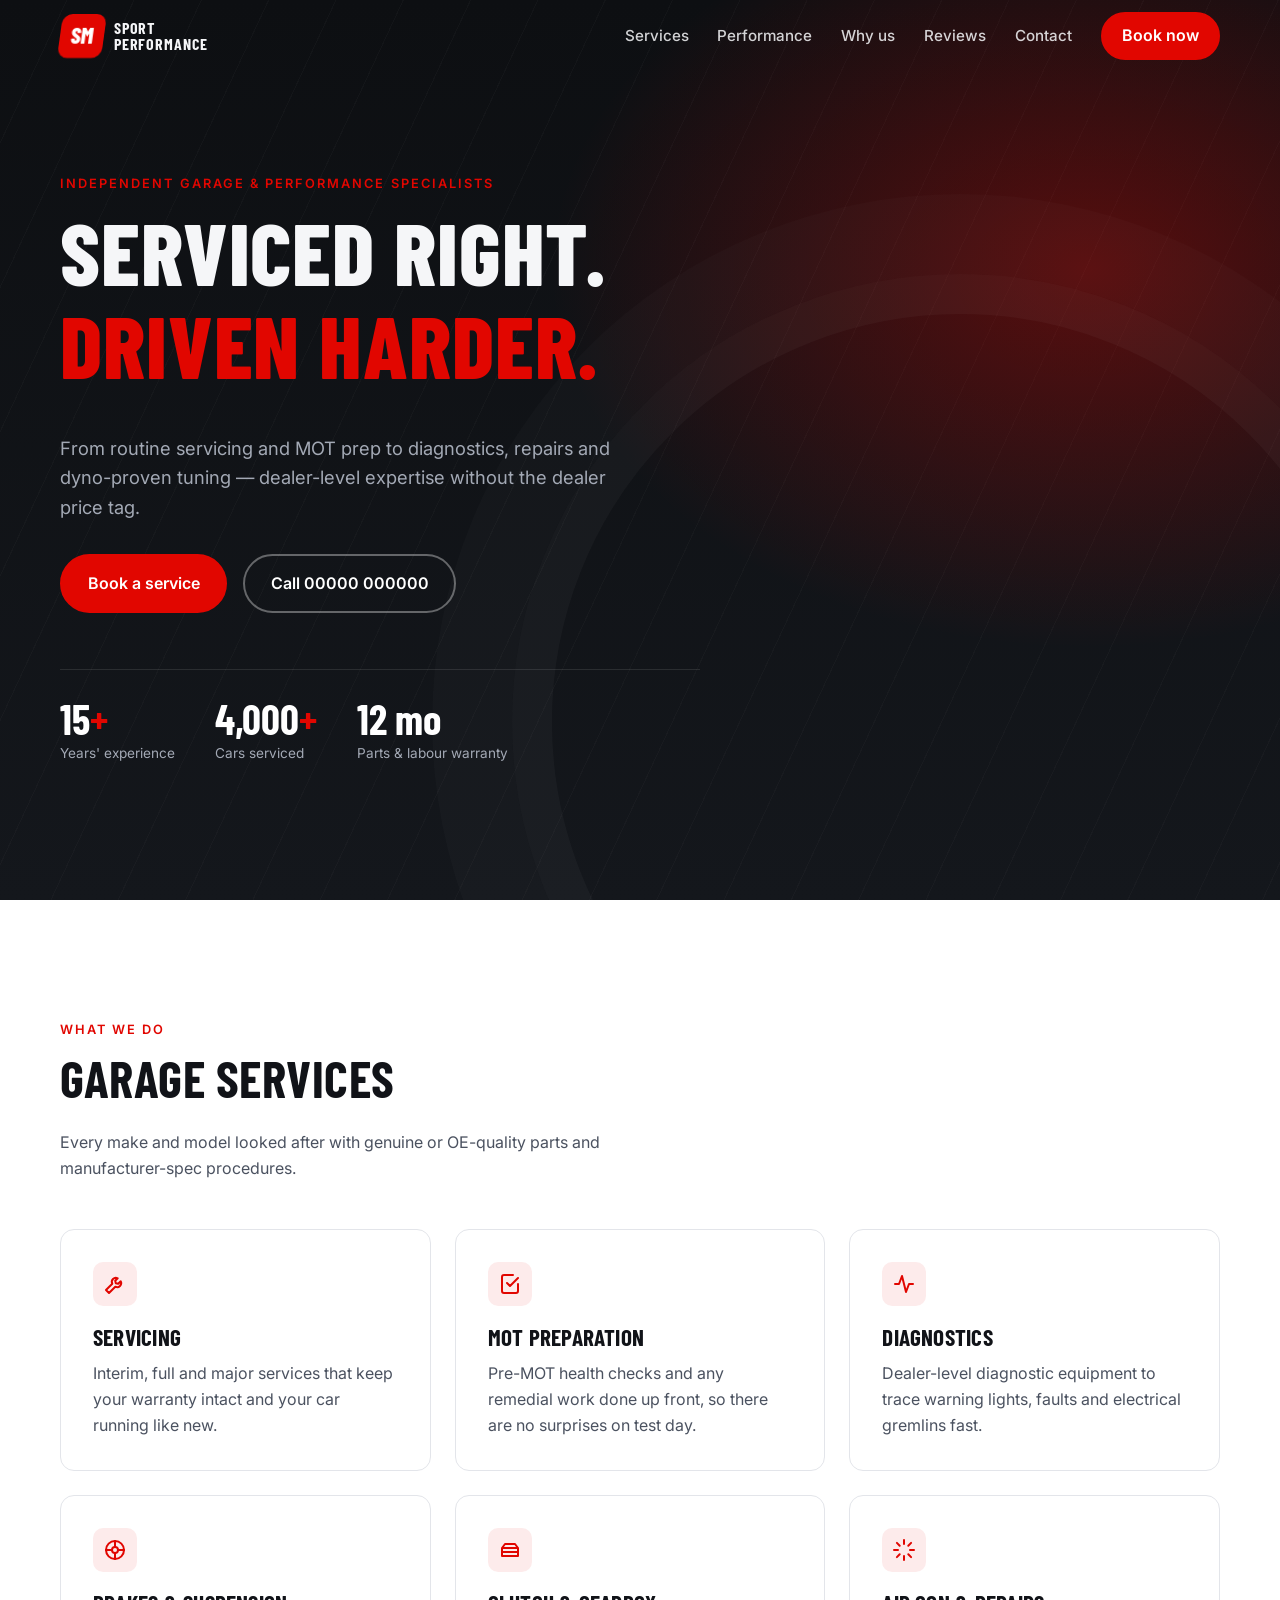
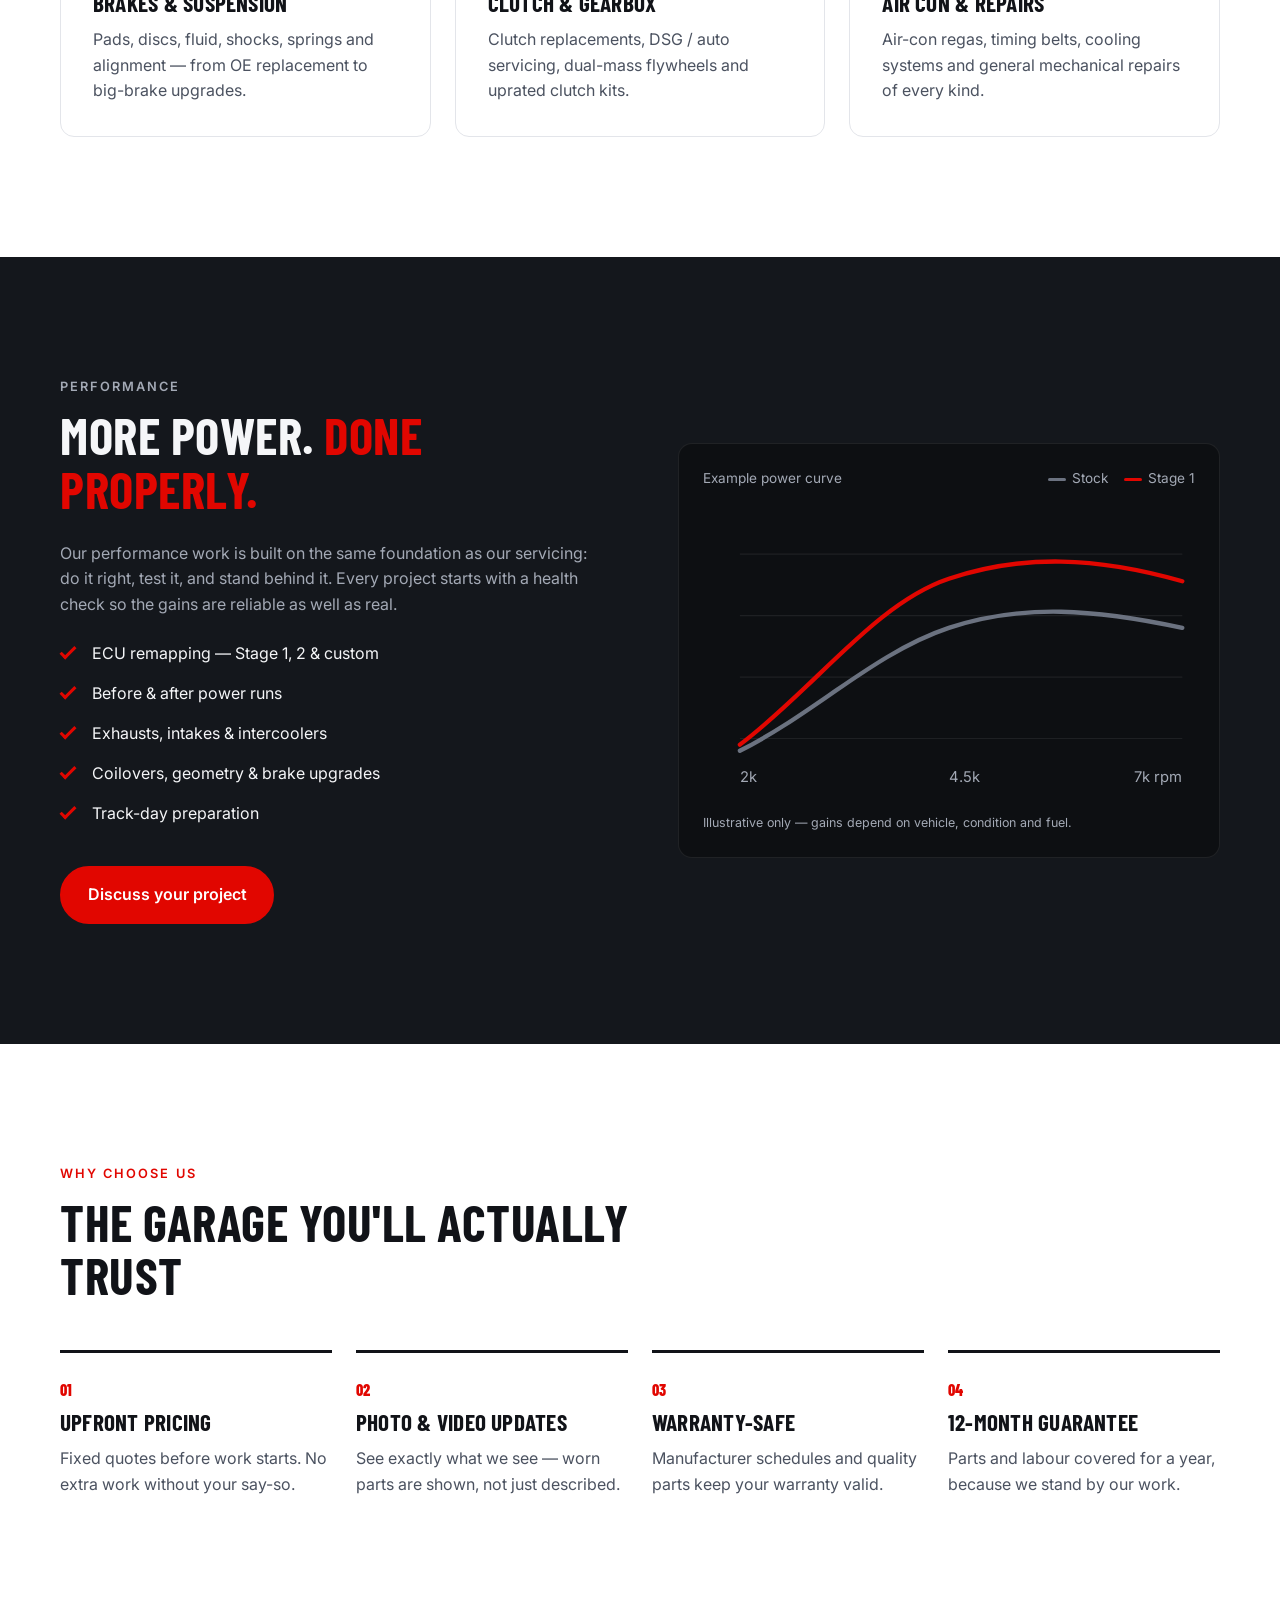
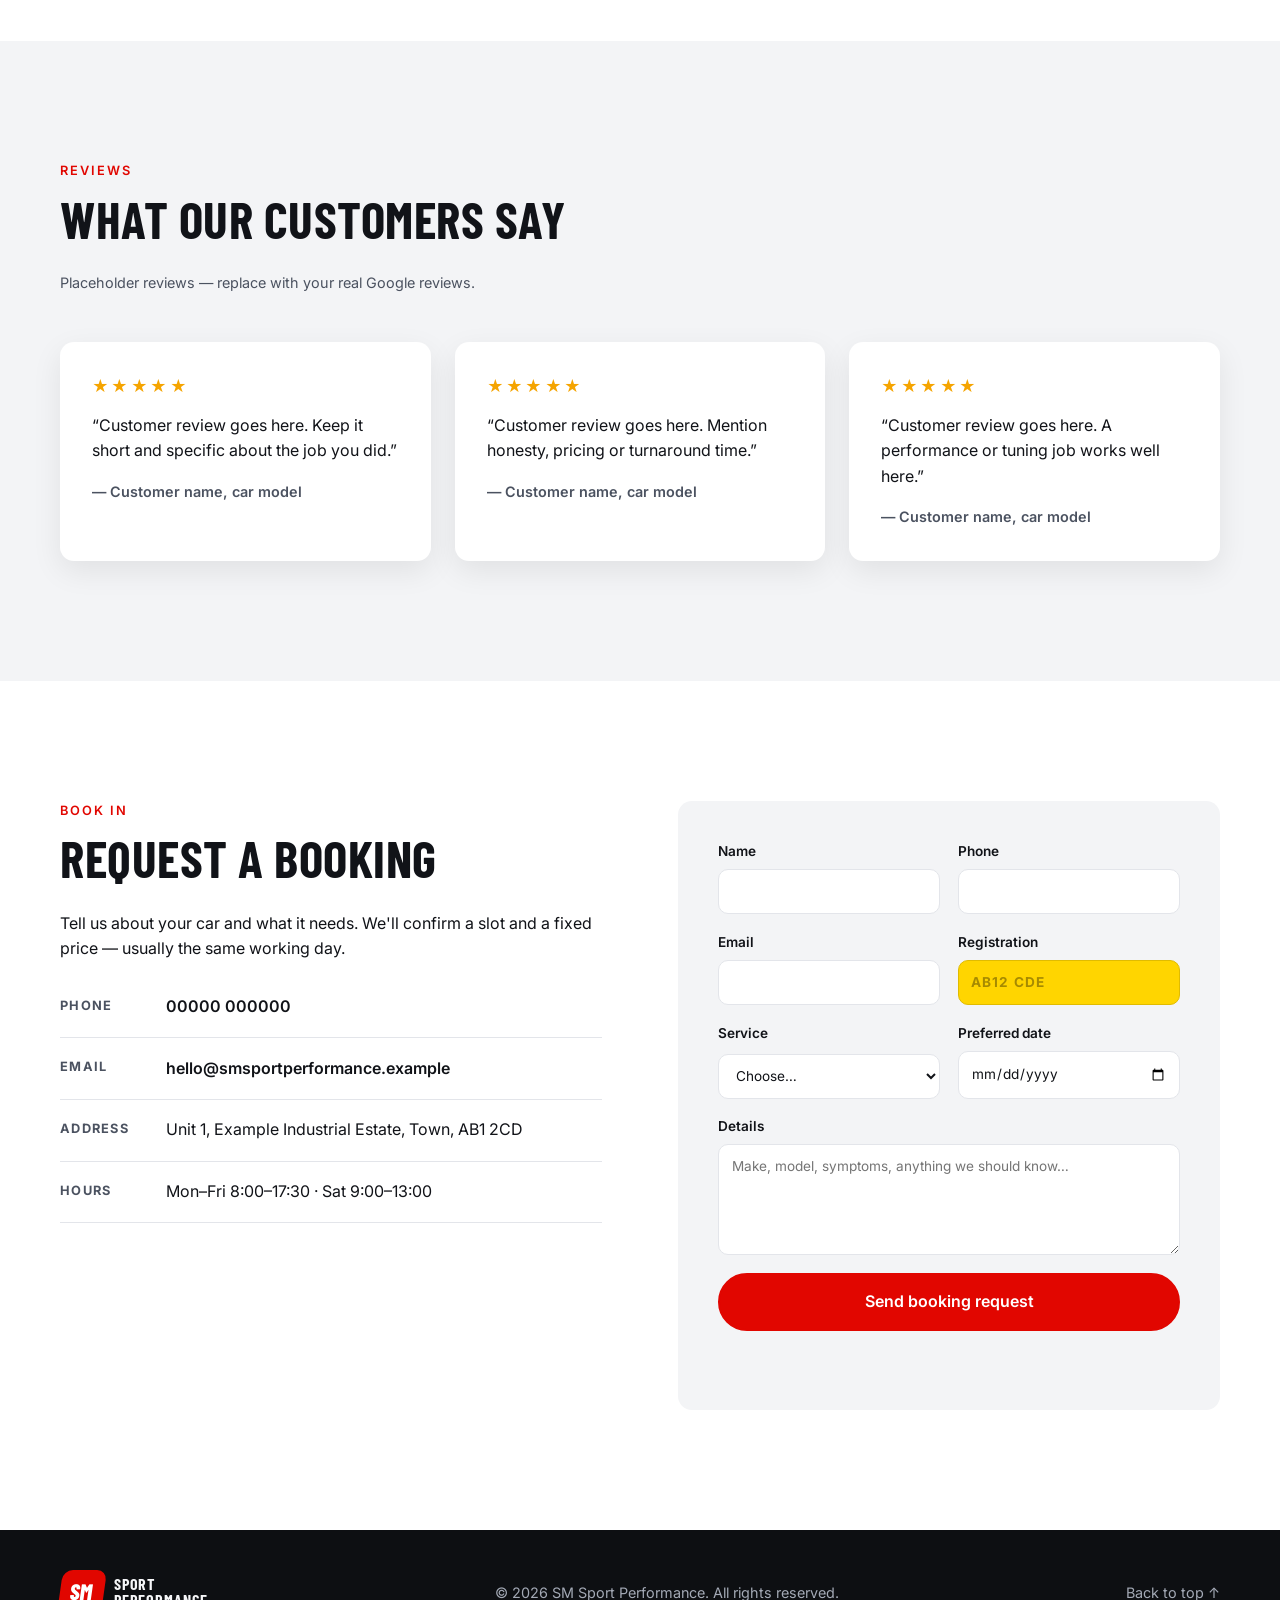
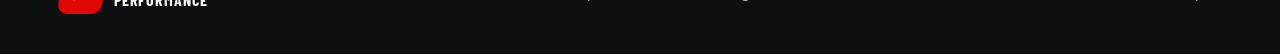
==== index.html @ 18801b8f "Add SM Sport Performance garage website Static one-page site: hero, services, performance tuning, wh" ====
<!doctype html>
<html lang="en">
<head>
  <meta charset="utf-8">
  <meta name="viewport" content="width=device-width, initial-scale=1">
  <title>SM Sport Performance | Garage, Servicing & Tuning</title>
  <meta name="description" content="SM Sport Performance — independent garage for servicing, MOT, diagnostics, repairs and performance tuning.">
  <link rel="preconnect" href="https://fonts.googleapis.com">
  <link rel="preconnect" href="https://fonts.gstatic.com" crossorigin>
  <link href="https://fonts.googleapis.com/css2?family=Barlow+Condensed:wght@600;700;800&family=Inter:wght@400;500;600&display=swap" rel="stylesheet">
  <link rel="stylesheet" href="assets/styles.css">
</head>
<body>
  <header class="nav" id="top">
    <div class="container nav__inner">
      <a href="#top" class="logo" aria-label="SM Sport Performance home">
        <span class="logo__mark">SM</span>
        <span class="logo__text">Sport<br>Performance</span>
      </a>
      <button class="nav__toggle" aria-label="Open menu" aria-expanded="false" aria-controls="nav-menu">
        <span></span><span></span><span></span>
      </button>
      <nav class="nav__menu" id="nav-menu">
        <a href="#services">Services</a>
        <a href="#performance">Performance</a>
        <a href="#why">Why us</a>
        <a href="#reviews">Reviews</a>
        <a href="#contact">Contact</a>
        <a href="#book" class="btn btn--small">Book now</a>
      </nav>
    </div>
  </header>

  <main>
    <section class="hero">
      <div class="hero__bg" aria-hidden="true"></div>
      <div class="container hero__inner">
        <p class="eyebrow">Independent garage &amp; performance specialists</p>
        <h1>Serviced right.<br><span class="accent">Driven harder.</span></h1>
        <p class="hero__lead">From routine servicing and MOT prep to diagnostics, repairs and dyno-proven tuning — dealer-level expertise without the dealer price tag.</p>
        <div class="hero__cta">
          <a href="#book" class="btn">Book a service</a>
          <a href="tel:+440000000000" class="btn btn--ghost">Call 00000 000000</a>
        </div>
        <ul class="hero__stats">
          <li><strong data-count="15">0</strong><span>Years' experience</span></li>
          <li><strong data-count="4000">0</strong><span>Cars serviced</span></li>
          <li><strong>12&nbsp;mo</strong><span>Parts &amp; labour warranty</span></li>
        </ul>
      </div>
    </section>

    <section class="section" id="services">
      <div class="container">
        <header class="section__head">
          <p class="eyebrow">What we do</p>
          <h2>Garage services</h2>
          <p>Every make and model looked after with genuine or OE-quality parts and manufacturer-spec procedures.</p>
        </header>
        <div class="grid grid--services">
          <article class="card">
            <svg class="card__icon" viewBox="0 0 24 24" aria-hidden="true"><path d="M14.7 6.3a4 4 0 0 0-5.4 5.4L3 18l3 3 6.3-6.3a4 4 0 0 0 5.4-5.4l-2.5 2.5-2.4-.6-.6-2.4z"/></svg>
            <h3>Servicing</h3>
            <p>Interim, full and major services that keep your warranty intact and your car running like new.</p>
          </article>
          <article class="card">
            <svg class="card__icon" viewBox="0 0 24 24" aria-hidden="true"><path d="M9 11l3 3 8-8M20 12v7a2 2 0 0 1-2 2H6a2 2 0 0 1-2-2V5a2 2 0 0 1 2-2h9"/></svg>
            <h3>MOT preparation</h3>
            <p>Pre-MOT health checks and any remedial work done up front, so there are no surprises on test day.</p>
          </article>
          <article class="card">
            <svg class="card__icon" viewBox="0 0 24 24" aria-hidden="true"><path d="M3 12h4l3-8 4 16 3-8h4"/></svg>
            <h3>Diagnostics</h3>
            <p>Dealer-level diagnostic equipment to trace warning lights, faults and electrical gremlins fast.</p>
          </article>
          <article class="card">
            <svg class="card__icon" viewBox="0 0 24 24" aria-hidden="true"><circle cx="12" cy="12" r="9"/><circle cx="12" cy="12" r="3"/><path d="M12 3v6M12 15v6M3 12h6M15 12h6"/></svg>
            <h3>Brakes &amp; suspension</h3>
            <p>Pads, discs, fluid, shocks, springs and alignment — from OE replacement to big-brake upgrades.</p>
          </article>
          <article class="card">
            <svg class="card__icon" viewBox="0 0 24 24" aria-hidden="true"><path d="M4 14h16M4 10h16M7 6h10l3 4v8H4v-8z"/></svg>
            <h3>Clutch &amp; gearbox</h3>
            <p>Clutch replacements, DSG / auto servicing, dual-mass flywheels and uprated clutch kits.</p>
          </article>
          <article class="card">
            <svg class="card__icon" viewBox="0 0 24 24" aria-hidden="true"><path d="M12 2v4M12 18v4M4.9 4.9l2.8 2.8M16.3 16.3l2.8 2.8M2 12h4M18 12h4M4.9 19.1l2.8-2.8M16.3 7.7l2.8-2.8"/></svg>
            <h3>Air con &amp; repairs</h3>
            <p>Air-con regas, timing belts, cooling systems and general mechanical repairs of every kind.</p>
          </article>
        </div>
      </div>
    </section>

    <section class="section section--dark" id="performance">
      <div class="container split">
        <div>
          <p class="eyebrow">Performance</p>
          <h2>More power. <span class="accent">Done properly.</span></h2>
          <p>Our performance work is built on the same foundation as our servicing: do it right, test it, and stand behind it. Every project starts with a health check so the gains are reliable as well as real.</p>
          <ul class="ticks">
            <li>ECU remapping — Stage 1, 2 &amp; custom</li>
            <li>Before &amp; after power runs</li>
            <li>Exhausts, intakes &amp; intercoolers</li>
            <li>Coilovers, geometry &amp; brake upgrades</li>
            <li>Track-day preparation</li>
          </ul>
          <a href="#book" class="btn">Discuss your project</a>
        </div>
        <div class="dyno" aria-label="Example power curve: stock vs Stage 1">
          <div class="dyno__head">
            <span>Example power curve</span>
            <span class="dyno__legend"><i class="l-stock"></i>Stock <i class="l-tuned"></i>Stage 1</span>
          </div>
          <svg viewBox="0 0 400 240" class="dyno__chart" role="img" aria-label="Line chart: tuned curve sits above stock across the rev range">
            <g class="dyno__grid">
              <line x1="30" y1="40" x2="390" y2="40"/><line x1="30" y1="90" x2="390" y2="90"/>
              <line x1="30" y1="140" x2="390" y2="140"/><line x1="30" y1="190" x2="390" y2="190"/>
            </g>
            <path class="dyno__stock" d="M30 200 C 90 170, 140 120, 200 100 S 320 85, 390 100"/>
            <path class="dyno__tuned" d="M30 195 C 90 150, 140 80, 200 60 S 320 42, 390 62"/>
            <text x="30" y="225">2k</text><text x="200" y="225">4.5k</text><text x="390" y="225" text-anchor="end">7k rpm</text>
          </svg>
          <p class="dyno__note">Illustrative only — gains depend on vehicle, condition and fuel.</p>
        </div>
      </div>
    </section>

    <section class="section" id="why">
      <div class="container">
        <header class="section__head">
          <p class="eyebrow">Why choose us</p>
          <h2>The garage you'll actually trust</h2>
        </header>
        <div class="grid grid--why">
          <div class="why"><span class="why__num">01</span><h3>Upfront pricing</h3><p>Fixed quotes before work starts. No extra work without your say-so.</p></div>
          <div class="why"><span class="why__num">02</span><h3>Photo &amp; video updates</h3><p>See exactly what we see — worn parts are shown, not just described.</p></div>
          <div class="why"><span class="why__num">03</span><h3>Warranty-safe</h3><p>Manufacturer schedules and quality parts keep your warranty valid.</p></div>
          <div class="why"><span class="why__num">04</span><h3>12-month guarantee</h3><p>Parts and labour covered for a year, because we stand by our work.</p></div>
        </div>
      </div>
    </section>

    <section class="section section--alt" id="reviews">
      <div class="container">
        <header class="section__head">
          <p class="eyebrow">Reviews</p>
          <h2>What our customers say</h2>
          <p class="muted">Placeholder reviews — replace with your real Google reviews.</p>
        </header>
        <div class="grid grid--reviews">
          <blockquote class="review"><div class="stars" aria-label="5 out of 5">★★★★★</div><p>“Customer review goes here. Keep it short and specific about the job you did.”</p><footer>— Customer name, car model</footer></blockquote>
          <blockquote class="review"><div class="stars" aria-label="5 out of 5">★★★★★</div><p>“Customer review goes here. Mention honesty, pricing or turnaround time.”</p><footer>— Customer name, car model</footer></blockquote>
          <blockquote class="review"><div class="stars" aria-label="5 out of 5">★★★★★</div><p>“Customer review goes here. A performance or tuning job works well here.”</p><footer>— Customer name, car model</footer></blockquote>
        </div>
      </div>
    </section>

    <section class="section" id="book">
      <div class="container split split--form">
        <div>
          <p class="eyebrow">Book in</p>
          <h2>Request a booking</h2>
          <p>Tell us about your car and what it needs. We'll confirm a slot and a fixed price — usually the same working day.</p>
          <ul class="contact-list" id="contact">
            <li><strong>Phone</strong><a href="tel:+440000000000">00000 000000</a></li>
            <li><strong>Email</strong><a href="mailto:hello@smsportperformance.example">hello@smsportperformance.example</a></li>
            <li><strong>Address</strong><span>Unit 1, Example Industrial Estate, Town, AB1 2CD</span></li>
            <li><strong>Hours</strong><span>Mon–Fri 8:00–17:30 · Sat 9:00–13:00</span></li>
          </ul>
        </div>
        <form class="form" id="booking-form" novalidate>
          <div class="form__row">
            <label>Name<input name="name" required autocomplete="name"></label>
            <label>Phone<input name="phone" type="tel" required autocomplete="tel"></label>
          </div>
          <div class="form__row">
            <label>Email<input name="email" type="email" autocomplete="email"></label>
            <label>Registration<input name="reg" class="reg" placeholder="AB12 CDE" required></label>
          </div>
          <div class="form__row">
            <label>Service
              <select name="service" required>
                <option value="">Choose…</option>
                <option>Servicing</option>
                <option>MOT preparation</option>
                <option>Diagnostics</option>
                <option>Brakes &amp; suspension</option>
                <option>Clutch &amp; gearbox</option>
                <option>Air con &amp; repairs</option>
                <option>Performance / tuning</option>
                <option>Something else</option>
              </select>
            </label>
            <label>Preferred date<input name="date" type="date"></label>
          </div>
          <label>Details<textarea name="message" rows="4" placeholder="Make, model, symptoms, anything we should know…"></textarea></label>
          <button type="submit" class="btn btn--block">Send booking request</button>
          <p class="form__status" role="status" aria-live="polite"></p>
        </form>
      </div>
    </section>
  </main>

  <footer class="footer">
    <div class="container footer__inner">
      <a href="#top" class="logo"><span class="logo__mark">SM</span><span class="logo__text">Sport<br>Performance</span></a>
      <p>© <span id="year"></span> SM Sport Performance. All rights reserved.</p>
      <a href="#top" class="footer__top">Back to top ↑</a>
    </div>
  </footer>

  <a href="tel:+440000000000" class="call-fab" aria-label="Call us">
    <svg viewBox="0 0 24 24" aria-hidden="true"><path d="M22 16.9v3a2 2 0 0 1-2.2 2 19.8 19.8 0 0 1-8.6-3.1 19.5 19.5 0 0 1-6-6A19.8 19.8 0 0 1 2.1 4.2 2 2 0 0 1 4.1 2h3a2 2 0 0 1 2 1.7c.1.9.4 1.8.7 2.7a2 2 0 0 1-.5 2.1L8 9.8a16 16 0 0 0 6 6l1.3-1.3a2 2 0 0 1 2.1-.4c.9.3 1.8.6 2.7.7a2 2 0 0 1 1.7 2z"/></svg>
  </a>

  <script src="assets/main.js"></script>
</body>
</html>
---- assets/styles.css ----
:root {
  --bg: #0d0f12;
  --bg-2: #14171c;
  --surface: #ffffff;
  --surface-alt: #f3f4f6;
  --ink: #111318;
  --ink-soft: #4b5260;
  --line: #e3e5ea;
  --accent: #e10600;
  --accent-dark: #b30500;
  --on-dark: #f5f6f8;
  --on-dark-soft: #a3a9b5;
  --radius: 14px;
  --shadow: 0 10px 30px rgba(10, 12, 16, 0.08);
  --head: "Barlow Condensed", "Arial Narrow", sans-serif;
  --body: "Inter", system-ui, -apple-system, Segoe UI, Roboto, sans-serif;
}

*, *::before, *::after { box-sizing: border-box; }
html { scroll-behavior: smooth; scroll-padding-top: 80px; }
body { margin: 0; font-family: var(--body); color: var(--ink); background: var(--surface); line-height: 1.6; -webkit-font-smoothing: antialiased; }
img, svg { display: block; max-width: 100%; }
a { color: inherit; }
h1, h2, h3 { font-family: var(--head); line-height: 1.05; margin: 0 0 .5em; text-transform: uppercase; letter-spacing: .01em; }
h1 { font-size: clamp(2.8rem, 8vw, 5.5rem); font-weight: 800; }
h2 { font-size: clamp(2rem, 4.5vw, 3.2rem); font-weight: 700; }
h3 { font-size: 1.45rem; font-weight: 700; }
p { margin: 0 0 1em; }

.container { width: min(1160px, 100% - 32px); margin-inline: auto; }
.accent { color: var(--accent); }
.muted { color: var(--ink-soft); font-size: .9rem; }
.eyebrow { font-weight: 600; font-size: .8rem; letter-spacing: .16em; text-transform: uppercase; color: var(--accent); margin-bottom: .8em; }

/* Buttons */
.btn { display: inline-flex; align-items: center; justify-content: center; gap: .5em; padding: .9em 1.6em; border: 2px solid var(--accent); border-radius: 999px; background: var(--accent); color: #fff; font-weight: 600; text-decoration: none; cursor: pointer; font: inherit; font-weight: 600; transition: background .2s, border-color .2s, transform .2s; }
.btn:hover { background: var(--accent-dark); border-color: var(--accent-dark); transform: translateY(-1px); }
.btn:focus-visible, a:focus-visible, input:focus-visible, select:focus-visible, textarea:focus-visible, button:focus-visible { outline: 3px solid var(--accent); outline-offset: 3px; }
.btn--ghost { background: transparent; border-color: rgba(255,255,255,.35); }
.btn--ghost:hover { background: rgba(255,255,255,.08); border-color: #fff; }
.btn--small { padding: .55em 1.2em; }
.btn--block { width: 100%; }

/* Nav */
.nav { position: fixed; inset: 0 0 auto; z-index: 50; transition: background .3s, box-shadow .3s; }
.nav.is-scrolled { background: rgba(13, 15, 18, .92); backdrop-filter: blur(10px); box-shadow: 0 1px 0 rgba(255,255,255,.06); }
.nav__inner { display: flex; align-items: center; justify-content: space-between; height: 72px; }
.logo { display: flex; align-items: center; gap: .6rem; text-decoration: none; color: var(--on-dark); }
.logo__mark { display: grid; place-items: center; width: 44px; height: 44px; background: var(--accent); color: #fff; font-family: var(--head); font-weight: 800; font-size: 1.4rem; border-radius: 10px; transform: skewX(-8deg); }
.logo__text { font-family: var(--head); font-weight: 700; text-transform: uppercase; line-height: 1; font-size: 1rem; letter-spacing: .06em; }
.nav__menu { display: flex; align-items: center; gap: 1.8rem; }
.nav__menu a:not(.btn) { color: var(--on-dark); text-decoration: none; font-weight: 500; font-size: .95rem; opacity: .85; }
.nav__menu a:not(.btn):hover { opacity: 1; color: #fff; }
.nav__toggle { display: none; background: none; border: 0; padding: 10px; cursor: pointer; }
.nav__toggle span { display: block; width: 24px; height: 2px; margin: 5px 0; background: var(--on-dark); transition: transform .25s, opacity .25s; }

/* Hero */
.hero { position: relative; min-height: 100vh; min-height: 100svh; display: flex; align-items: center; background: var(--bg); color: var(--on-dark); overflow: hidden; padding: 120px 0 80px; }
.hero__bg { position: absolute; inset: 0; background:
  radial-gradient(60% 60% at 85% 30%, rgba(225, 6, 0, .35), transparent 70%),
  repeating-linear-gradient(115deg, transparent 0 60px, rgba(255,255,255,.025) 60px 61px),
  linear-gradient(180deg, #0d0f12 0%, #14171c 100%); }
.hero__bg::after { content: ""; position: absolute; right: -10%; bottom: -30%; width: 70%; aspect-ratio: 1; border-radius: 50%; border: 40px solid rgba(255,255,255,.03); box-shadow: 0 0 0 80px rgba(255,255,255,.015); }
.hero__inner { position: relative; }
.hero__lead { max-width: 560px; font-size: 1.15rem; color: var(--on-dark-soft); }
.hero__cta { display: flex; flex-wrap: wrap; gap: 1rem; margin: 2rem 0 3.5rem; }
.hero__stats { list-style: none; display: flex; flex-wrap: wrap; gap: 2.5rem; padding: 1.8rem 0 0; margin: 0; border-top: 1px solid rgba(255,255,255,.1); max-width: 640px; }
.hero__stats strong { display: block; font-family: var(--head); font-size: 2.6rem; line-height: 1; color: #fff; }
.hero__stats strong[data-count]::after { content: "+"; color: var(--accent); }
.hero__stats span { font-size: .85rem; color: var(--on-dark-soft); }

/* Sections */
.section { padding: clamp(64px, 10vw, 120px) 0; }
.section--alt { background: var(--surface-alt); }
.section--dark { background: var(--bg-2); color: var(--on-dark); }
.section--dark p { color: var(--on-dark-soft); }
.section__head { max-width: 640px; margin-bottom: 3rem; }
.section__head p:last-child { color: var(--ink-soft); }

.grid { display: grid; gap: 1.5rem; }
.grid--services { grid-template-columns: repeat(auto-fit, minmax(280px, 1fr)); }
.grid--why { grid-template-columns: repeat(auto-fit, minmax(220px, 1fr)); }
.grid--reviews { grid-template-columns: repeat(auto-fit, minmax(260px, 1fr)); }

.card { padding: 2rem; border: 1px solid var(--line); border-radius: var(--radius); background: var(--surface); transition: transform .25s, box-shadow .25s, border-color .25s; }
.card:hover { transform: translateY(-4px); box-shadow: var(--shadow); border-color: transparent; }
.card p { color: var(--ink-soft); margin: 0; }
.card__icon { width: 44px; height: 44px; padding: 10px; margin-bottom: 1.2rem; border-radius: 10px; background: rgba(225, 6, 0, .08); fill: none; stroke: var(--accent); stroke-width: 2; stroke-linecap: round; stroke-linejoin: round; }

/* Split layouts */
.split { display: grid; grid-template-columns: 1fr 1fr; gap: clamp(2rem, 6vw, 5rem); align-items: center; }
.split--form { align-items: start; }
.ticks { list-style: none; padding: 0; margin: 0 0 2rem; }
.ticks li { position: relative; padding: .45em 0 .45em 2rem; }
.ticks li::before { content: ""; position: absolute; left: 0; top: .85em; width: 1rem; height: .5rem; border-left: 3px solid var(--accent); border-bottom: 3px solid var(--accent); transform: rotate(-45deg); }

/* Dyno chart */
.dyno { background: var(--bg); border: 1px solid rgba(255,255,255,.08); border-radius: var(--radius); padding: 1.5rem; }
.dyno__head { display: flex; justify-content: space-between; flex-wrap: wrap; gap: .5rem; font-size: .85rem; color: var(--on-dark-soft); margin-bottom: 1rem; }
.dyno__legend i { display: inline-block; width: 18px; height: 3px; vertical-align: middle; margin: 0 .35rem 0 .8rem; border-radius: 2px; }
.l-stock { background: #6b7280; }
.l-tuned { background: var(--accent); }
.dyno__chart { width: 100%; height: auto; }
.dyno__grid line { stroke: rgba(255,255,255,.07); }
.dyno__chart path { fill: none; stroke-width: 3.5; stroke-linecap: round; }
.dyno__stock { stroke: #6b7280; }
.dyno__tuned { stroke: var(--accent); stroke-dasharray: 600; stroke-dashoffset: 600; }
.dyno.is-visible .dyno__tuned { animation: draw 1.8s ease-out forwards; }
.dyno__chart text { fill: var(--on-dark-soft); font-size: 12px; font-family: var(--body); }
.dyno__note { font-size: .78rem; margin: .8rem 0 0; }
@keyframes draw { to { stroke-dashoffset: 0; } }

/* Why */
.why { padding: 1.5rem 0; border-top: 3px solid var(--ink); }
.why__num { font-family: var(--head); font-weight: 800; font-size: 1rem; color: var(--accent); }
.why h3 { margin-top: .4rem; }
.why p { color: var(--ink-soft); margin: 0; }

/* Reviews */
.review { margin: 0; padding: 2rem; background: var(--surface); border-radius: var(--radius); box-shadow: var(--shadow); }
.stars { color: #f5a400; letter-spacing: .15em; margin-bottom: .8rem; }
.review footer { font-weight: 600; font-size: .9rem; color: var(--ink-soft); }

/* Contact + form */
.contact-list { list-style: none; padding: 0; margin: 2rem 0 0; display: grid; gap: 1.1rem; }
.contact-list li { display: grid; grid-template-columns: 90px 1fr; gap: 1rem; padding-bottom: 1.1rem; border-bottom: 1px solid var(--line); }
.contact-list strong { font-size: .8rem; text-transform: uppercase; letter-spacing: .1em; color: var(--ink-soft); padding-top: .15em; }
.contact-list a { color: var(--ink); font-weight: 600; text-decoration: none; overflow-wrap: anywhere; }
.contact-list a:hover { color: var(--accent); }

.form { display: grid; gap: 1.1rem; padding: clamp(1.5rem, 4vw, 2.5rem); background: var(--surface-alt); border-radius: var(--radius); }
.form__row { display: grid; grid-template-columns: 1fr 1fr; gap: 1.1rem; }
.form label { display: grid; gap: .4rem; font-size: .85rem; font-weight: 600; }
.form input, .form select, .form textarea { width: 100%; padding: .8em .9em; font: inherit; font-weight: 400; color: var(--ink); background: var(--surface); border: 1px solid var(--line); border-radius: 10px; transition: border-color .2s; }
.form input:focus, .form select:focus, .form textarea:focus { border-color: var(--accent); }
.form .is-invalid { border-color: var(--accent); background: #fff5f5; }
.form .reg { font-family: "Arial Black", var(--body); font-weight: 700; text-transform: uppercase; letter-spacing: .08em; background: #ffd500; border-color: #e0bb00; }
.form .reg::placeholder { color: rgba(0,0,0,.35); }
.form__status { margin: 0; min-height: 1.5em; font-size: .9rem; font-weight: 600; }
.form__status.is-ok { color: #13843b; }
.form__status.is-err { color: var(--accent); }

/* Footer */
.footer { background: var(--bg); color: var(--on-dark-soft); padding: 2.5rem 0; font-size: .9rem; }
.footer__inner { display: flex; align-items: center; justify-content: space-between; flex-wrap: wrap; gap: 1.2rem; }
.footer p { margin: 0; }
.footer__top { text-decoration: none; }
.footer__top:hover { color: #fff; }

.call-fab { display: none; }

/* Reveal on scroll */
.reveal { opacity: 0; transform: translateY(24px); transition: opacity .7s ease, transform .7s ease; }
.reveal.is-visible { opacity: 1; transform: none; }

@media (prefers-reduced-motion: reduce) {
  html { scroll-behavior: auto; }
  *, *::before, *::after { animation: none !important; transition: none !important; }
  .reveal { opacity: 1; transform: none; }
  .dyno__tuned { stroke-dashoffset: 0; }
}

@media (max-width: 860px) {
  .nav__toggle { display: block; }
  .nav__menu { position: fixed; inset: 72px 0 auto; flex-direction: column; align-items: stretch; gap: 0; padding: 1rem 16px 1.5rem; background: rgba(13,15,18,.98); transform: translateY(-120%); visibility: hidden; transition: transform .3s, visibility .3s; }
  .nav__menu a:not(.btn) { padding: .9rem 0; border-bottom: 1px solid rgba(255,255,255,.08); }
  .nav__menu .btn { margin-top: 1rem; }
  .nav.is-open { background: rgba(13,15,18,.98); }
  .nav.is-open .nav__menu { transform: none; visibility: visible; }
  .nav.is-open .nav__toggle span:nth-child(1) { transform: translateY(7px) rotate(45deg); }
  .nav.is-open .nav__toggle span:nth-child(2) { opacity: 0; }
  .nav.is-open .nav__toggle span:nth-child(3) { transform: translateY(-7px) rotate(-45deg); }
  .split { grid-template-columns: 1fr; }
  .call-fab { display: grid; place-items: center; position: fixed; right: 16px; bottom: 16px; z-index: 40; width: 56px; height: 56px; border-radius: 50%; background: var(--accent); box-shadow: 0 8px 24px rgba(225,6,0,.4); }
  .call-fab svg { width: 24px; height: 24px; fill: none; stroke: #fff; stroke-width: 2; stroke-linejoin: round; }
}

@media (max-width: 560px) {
  .form__row { grid-template-columns: 1fr; }
  .hero__stats { gap: 1.5rem; }
  .hero__stats strong { font-size: 2rem; }
  .contact-list li { grid-template-columns: 1fr; gap: .2rem; }
}
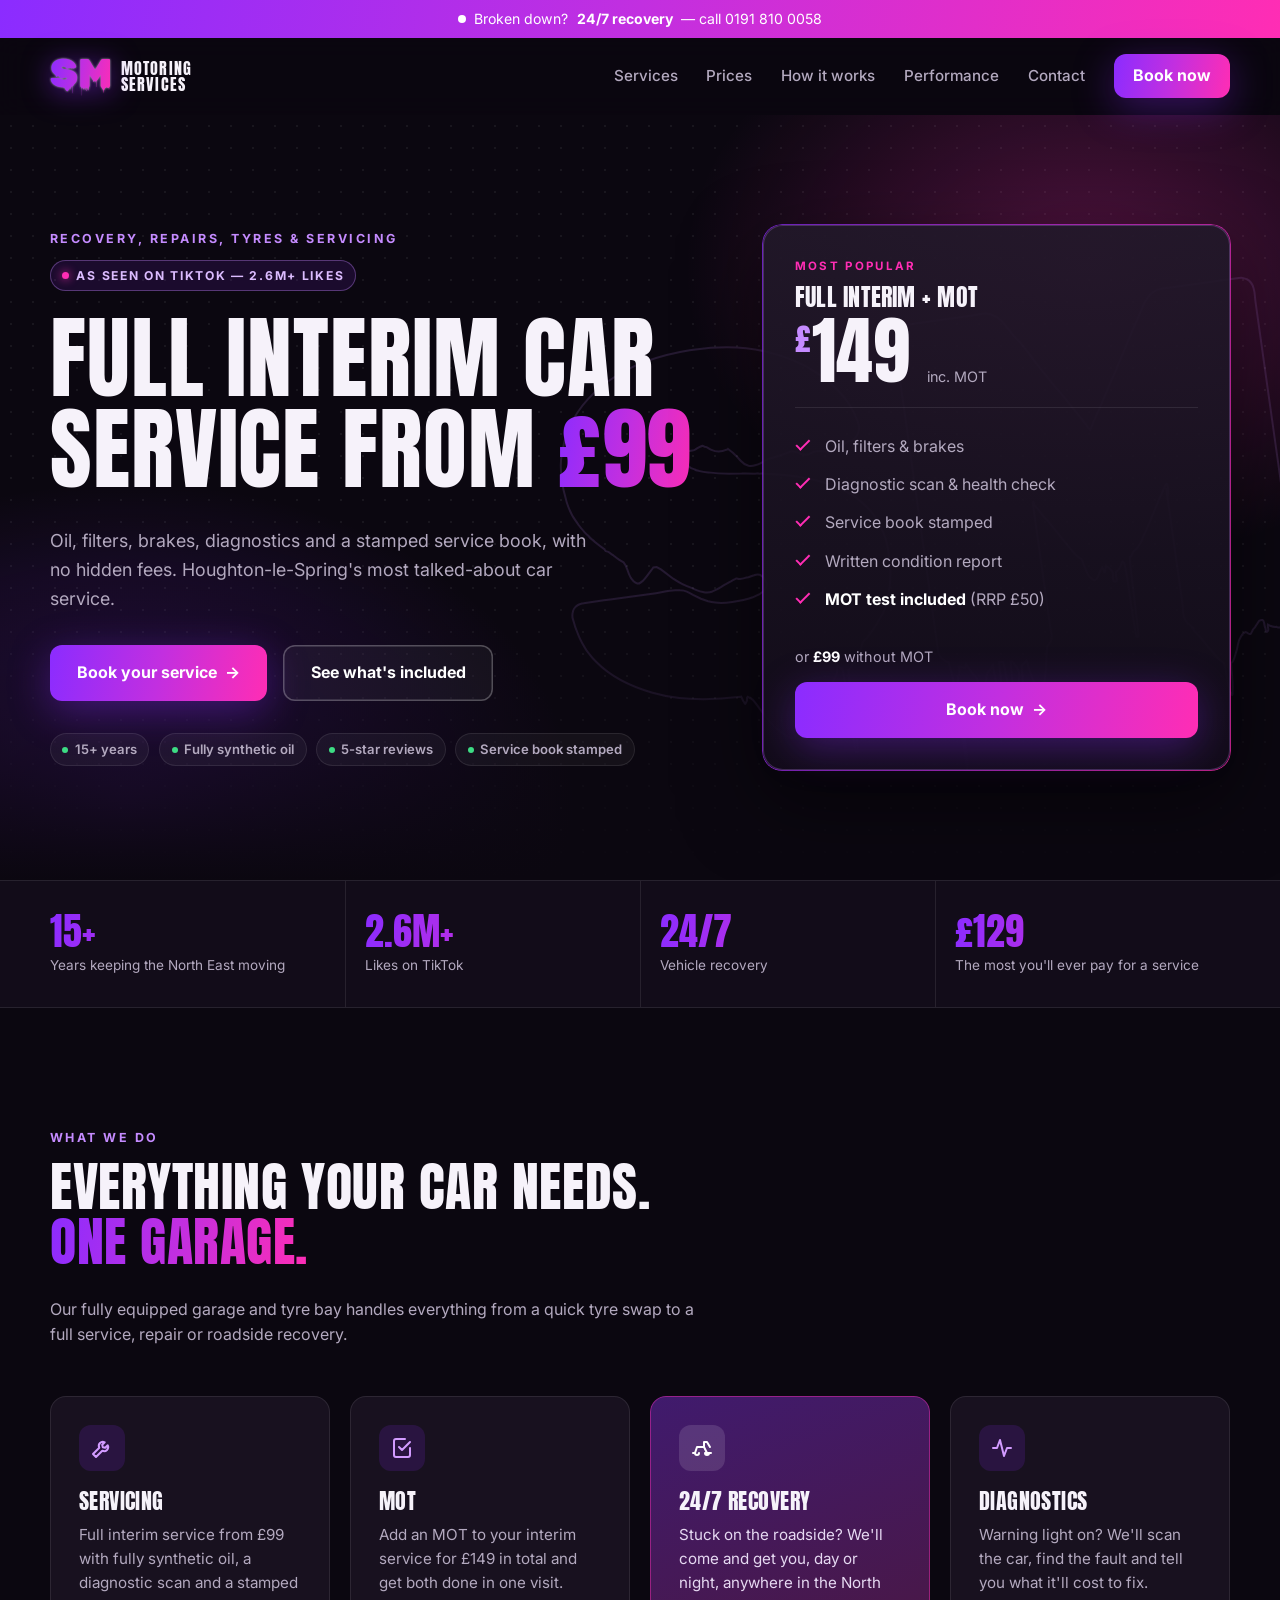
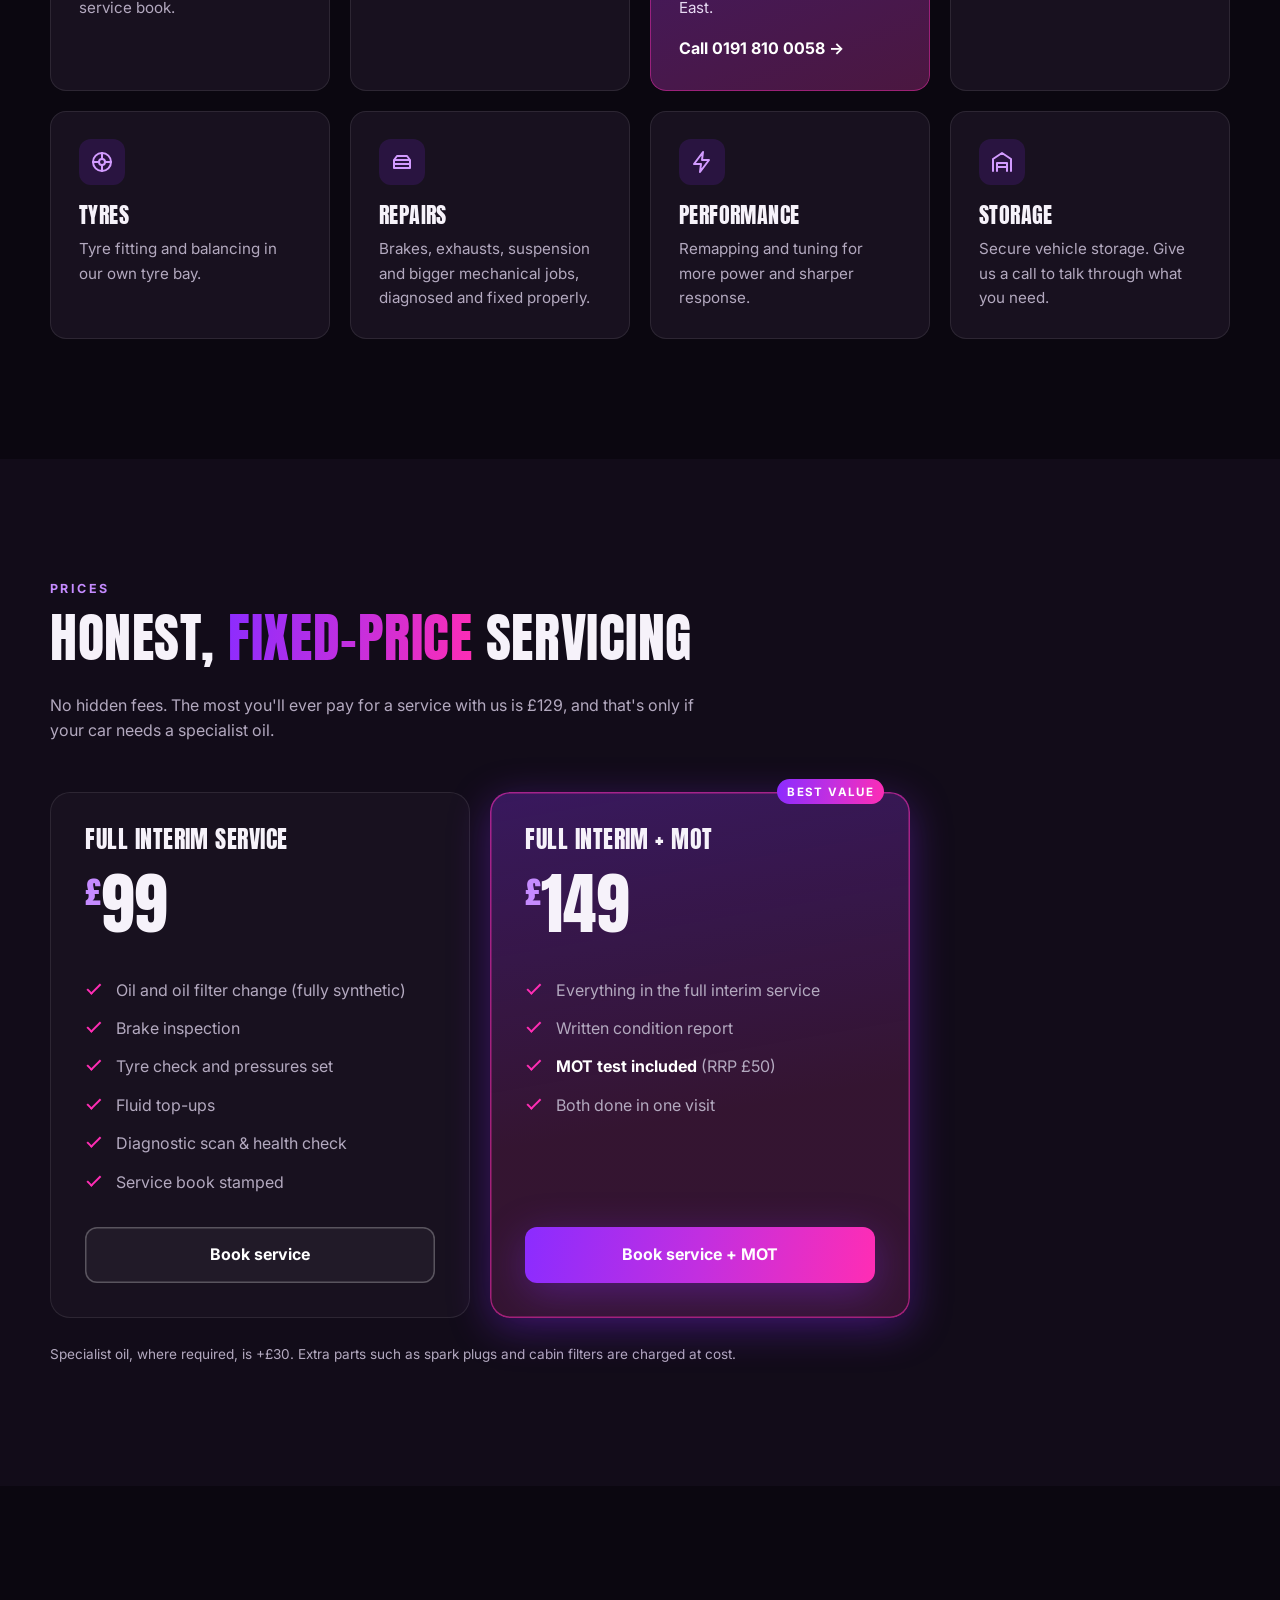
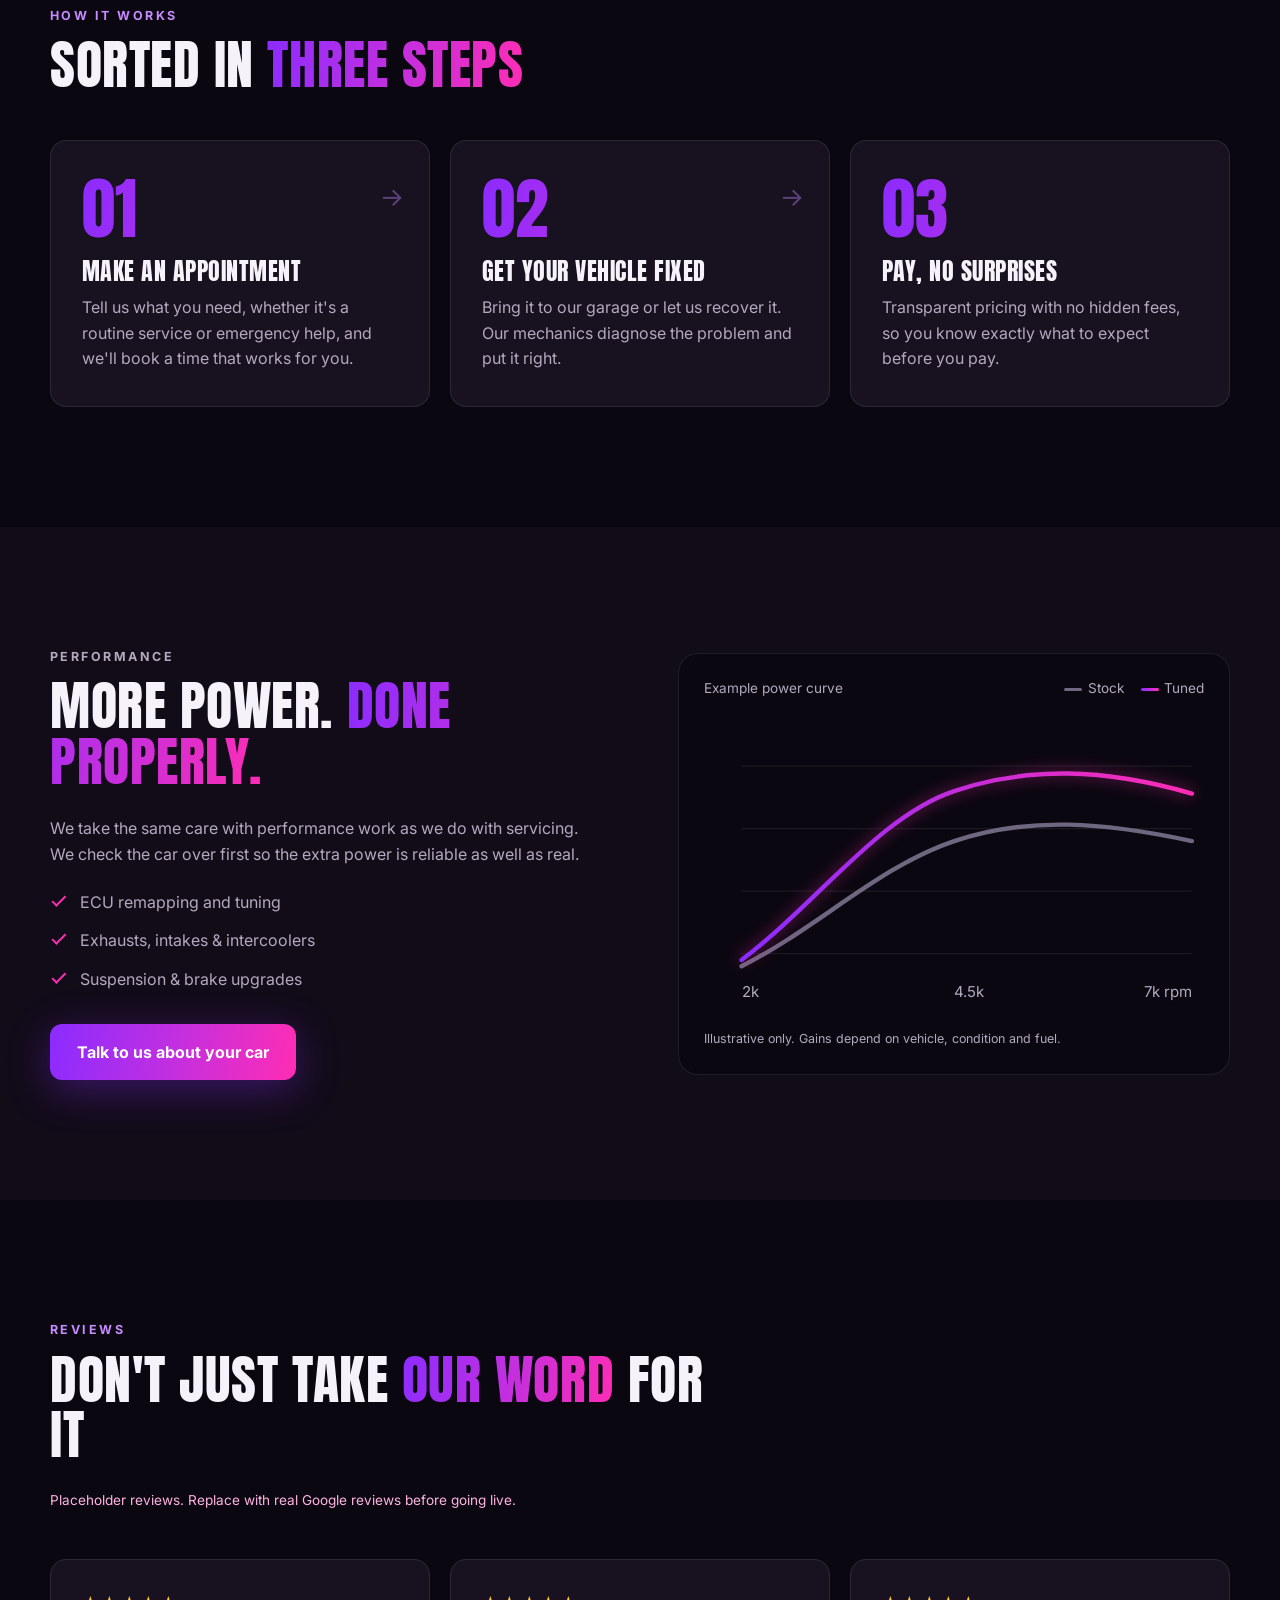
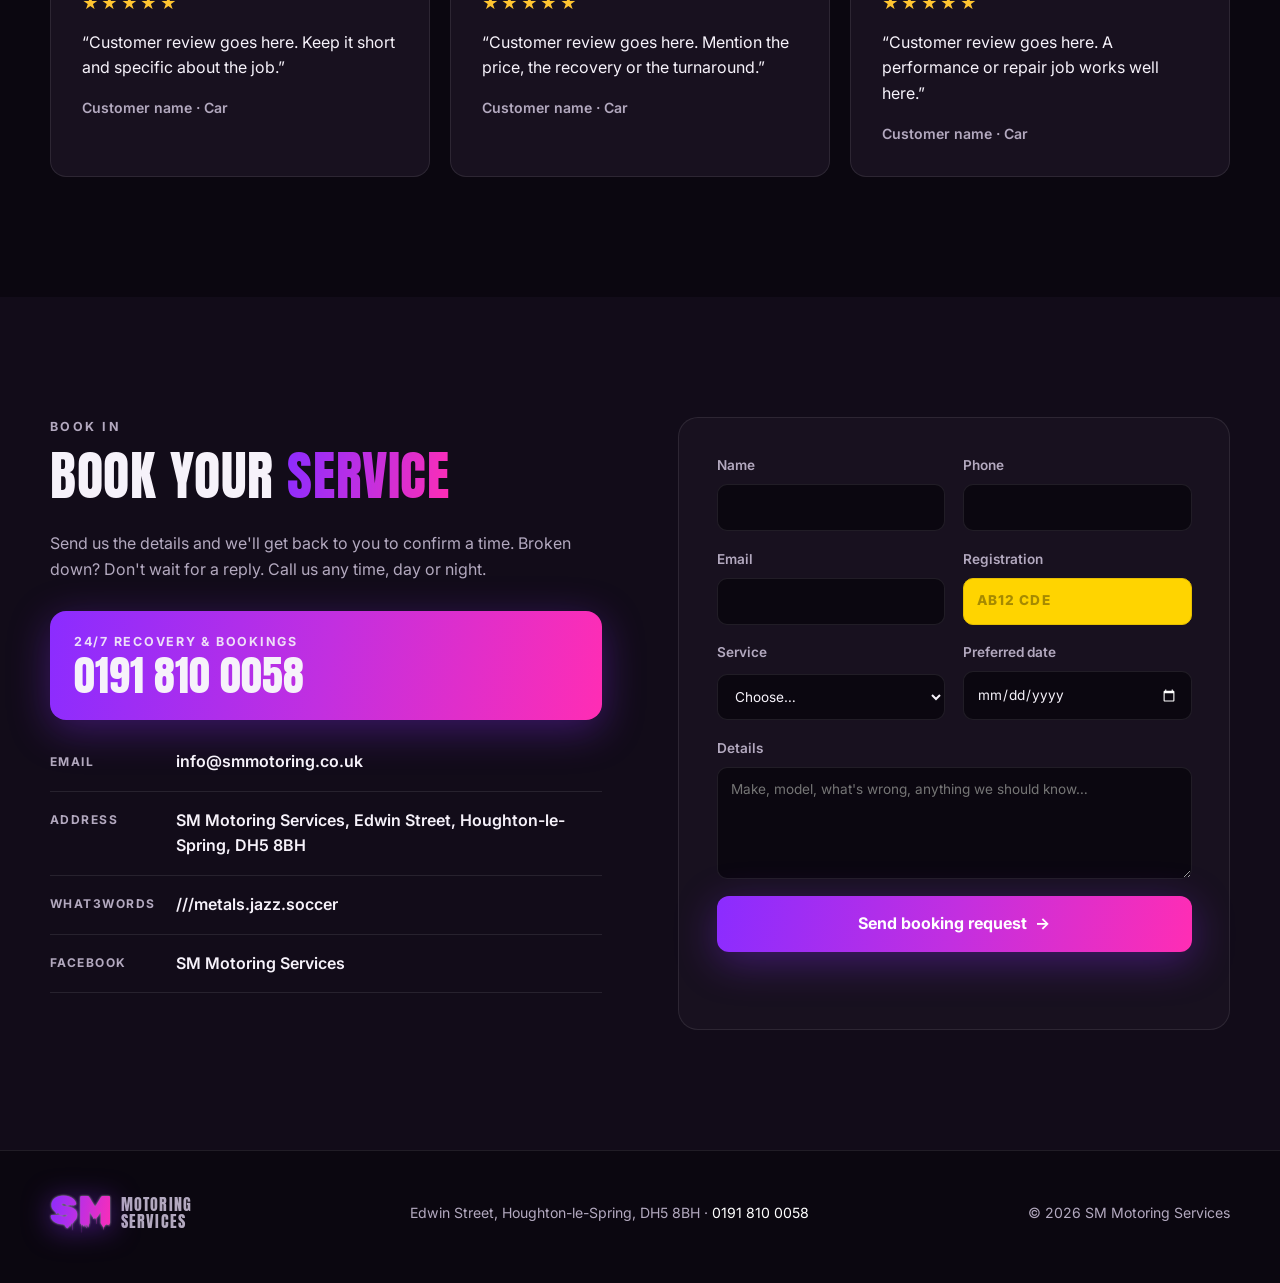
==== commit 1f7f2150: "Rebrand site as SM Motoring Services with purple graffiti styling Use the business's real details (p" ====
--- a/index.html
+++ b/index.html
@@ -3,50 +3,86 @@
 <head>
   <meta charset="utf-8">
   <meta name="viewport" content="width=device-width, initial-scale=1">
-  <title>SM Sport Performance | Garage, Servicing & Tuning</title>
-  <meta name="description" content="SM Sport Performance — independent garage for servicing, MOT, diagnostics, repairs and performance tuning.">
+  <title>SM Motoring Services</title>
+  <meta name="description" content="SM Motoring Services, Houghton-le-Spring. Full interim car service from £99, £149 with MOT. Diagnostics, tyres, repairs, performance and 24/7 recovery across the North East.">
+  <meta name="theme-color" content="#0b0710">
   <link rel="preconnect" href="https://fonts.googleapis.com">
   <link rel="preconnect" href="https://fonts.gstatic.com" crossorigin>
-  <link href="https://fonts.googleapis.com/css2?family=Barlow+Condensed:wght@600;700;800&family=Inter:wght@400;500;600&display=swap" rel="stylesheet">
+  <link href="https://fonts.googleapis.com/css2?family=Anton&family=Inter:wght@400;500;600;700&family=Rubik+Wet+Paint&display=swap" rel="stylesheet">
   <link rel="stylesheet" href="assets/styles.css">
 </head>
 <body>
+  <a href="tel:+441918100058" class="topbar">
+    <span class="topbar__dot" aria-hidden="true"></span>
+    Broken down? <strong>24/7 recovery</strong> — call 0191 810 0058
+  </a>
+
   <header class="nav" id="top">
     <div class="container nav__inner">
-      <a href="#top" class="logo" aria-label="SM Sport Performance home">
-        <span class="logo__mark">SM</span>
-        <span class="logo__text">Sport<br>Performance</span>
+      <a href="#top" class="logo" aria-label="SM Motoring Services home">
+        <span class="logo__sm">SM</span>
+        <span class="logo__text">Motoring<br>Services</span>
       </a>
+      <nav class="nav__menu" id="nav-menu">
+        <a href="#services">Services</a>
+        <a href="#pricing">Prices</a>
+        <a href="#how">How it works</a>
+        <a href="#performance">Performance</a>
+        <a href="#contact">Contact</a>
+        <a href="#book" class="btn btn--small">Book now</a>
+      </nav>
       <button class="nav__toggle" aria-label="Open menu" aria-expanded="false" aria-controls="nav-menu">
         <span></span><span></span><span></span>
       </button>
-      <nav class="nav__menu" id="nav-menu">
-        <a href="#services">Services</a>
-        <a href="#performance">Performance</a>
-        <a href="#why">Why us</a>
-        <a href="#reviews">Reviews</a>
-        <a href="#contact">Contact</a>
-        <a href="#book" class="btn btn--small">Book now</a>
-      </nav>
     </div>
   </header>
 
   <main>
     <section class="hero">
-      <div class="hero__bg" aria-hidden="true"></div>
+      <div class="hero__bg" aria-hidden="true">
+        <span class="hero__tag">SM</span>
+      </div>
       <div class="container hero__inner">
-        <p class="eyebrow">Independent garage &amp; performance specialists</p>
-        <h1>Serviced right.<br><span class="accent">Driven harder.</span></h1>
-        <p class="hero__lead">From routine servicing and MOT prep to diagnostics, repairs and dyno-proven tuning — dealer-level expertise without the dealer price tag.</p>
-        <div class="hero__cta">
-          <a href="#book" class="btn">Book a service</a>
-          <a href="tel:+440000000000" class="btn btn--ghost">Call 00000 000000</a>
-        </div>
-        <ul class="hero__stats">
-          <li><strong data-count="15">0</strong><span>Years' experience</span></li>
-          <li><strong data-count="4000">0</strong><span>Cars serviced</span></li>
-          <li><strong>12&nbsp;mo</strong><span>Parts &amp; labour warranty</span></li>
-        </ul>
+        <div class="hero__copy">
+          <p class="eyebrow">Recovery, repairs, tyres &amp; servicing</p>
+          <p class="pill"><span class="pill__dot" aria-hidden="true"></span>As seen on TikTok — 2.6M+ likes</p>
+          <h1>Full interim car service from <span class="grad">£99</span></h1>
+          <p class="hero__lead">Oil, filters, brakes, diagnostics and a stamped service book, with no hidden fees. Houghton-le-Spring's most talked-about car service.</p>
+          <div class="hero__cta">
+            <a href="#book" class="btn">Book your service <span aria-hidden="true">→</span></a>
+            <a href="#pricing" class="btn btn--ghost">See what's included</a>
+          </div>
+          <ul class="chips">
+            <li>15+ years</li>
+            <li>Fully synthetic oil</li>
+            <li>5-star reviews</li>
+            <li>Service book stamped</li>
+          </ul>
+        </div>
+
+        <aside class="offer" aria-label="Most popular package">
+          <p class="offer__label">Most popular</p>
+          <h2 class="offer__title">Full interim + MOT</h2>
+          <p class="offer__price"><span class="offer__cur">£</span>149 <span class="offer__inc">inc. MOT</span></p>
+          <ul class="ticks">
+            <li>Oil, filters &amp; brakes</li>
+            <li>Diagnostic scan &amp; health check</li>
+            <li>Service book stamped</li>
+            <li>Written condition report</li>
+            <li><strong>MOT test included</strong> (RRP £50)</li>
+          </ul>
+          <p class="offer__alt">or <strong>£99</strong> without MOT</p>
+          <a href="#book" class="btn btn--block" data-service="Interim service + MOT (£149)">Book now <span aria-hidden="true">→</span></a>
+        </aside>
+      </div>
+    </section>
+
+    <section class="strip" aria-label="Key facts">
+      <div class="container strip__inner">
+        <div><strong>15+</strong><span>Years keeping the North East moving</span></div>
+        <div><strong>2.6M+</strong><span>Likes on TikTok</span></div>
+        <div><strong>24/7</strong><span>Vehicle recovery</span></div>
+        <div><strong>£129</strong><span>The most you'll ever pay for a service</span></div>
       </div>
     </section>
 
@@ -54,65 +90,141 @@
       <div class="container">
         <header class="section__head">
           <p class="eyebrow">What we do</p>
-          <h2>Garage services</h2>
-          <p>Every make and model looked after with genuine or OE-quality parts and manufacturer-spec procedures.</p>
+          <h2>Everything your car needs. <span class="grad">One garage.</span></h2>
+          <p>Our fully equipped garage and tyre bay handles everything from a quick tyre swap to a full service, repair or roadside recovery.</p>
         </header>
         <div class="grid grid--services">
           <article class="card">
             <svg class="card__icon" viewBox="0 0 24 24" aria-hidden="true"><path d="M14.7 6.3a4 4 0 0 0-5.4 5.4L3 18l3 3 6.3-6.3a4 4 0 0 0 5.4-5.4l-2.5 2.5-2.4-.6-.6-2.4z"/></svg>
             <h3>Servicing</h3>
-            <p>Interim, full and major services that keep your warranty intact and your car running like new.</p>
+            <p>Full interim service from £99 with fully synthetic oil, a diagnostic scan and a stamped service book.</p>
           </article>
           <article class="card">
             <svg class="card__icon" viewBox="0 0 24 24" aria-hidden="true"><path d="M9 11l3 3 8-8M20 12v7a2 2 0 0 1-2 2H6a2 2 0 0 1-2-2V5a2 2 0 0 1 2-2h9"/></svg>
-            <h3>MOT preparation</h3>
-            <p>Pre-MOT health checks and any remedial work done up front, so there are no surprises on test day.</p>
+            <h3>MOT</h3>
+            <p>Add an MOT to your interim service for £149 in total and get both done in one visit.</p>
+          </article>
+          <article class="card card--hot">
+            <svg class="card__icon" viewBox="0 0 24 24" aria-hidden="true"><path d="M3 17h2l2-6h7l3 6h4M5 17a2 2 0 1 0 4 0M15 17a2 2 0 1 0 4 0M14 11V6h3l3 5"/></svg>
+            <h3>24/7 recovery</h3>
+            <p>Stuck on the roadside? We'll come and get you, day or night, anywhere in the North East.</p>
+            <a href="tel:+441918100058" class="card__link">Call 0191 810 0058 →</a>
           </article>
           <article class="card">
             <svg class="card__icon" viewBox="0 0 24 24" aria-hidden="true"><path d="M3 12h4l3-8 4 16 3-8h4"/></svg>
             <h3>Diagnostics</h3>
-            <p>Dealer-level diagnostic equipment to trace warning lights, faults and electrical gremlins fast.</p>
+            <p>Warning light on? We'll scan the car, find the fault and tell you what it'll cost to fix.</p>
           </article>
           <article class="card">
             <svg class="card__icon" viewBox="0 0 24 24" aria-hidden="true"><circle cx="12" cy="12" r="9"/><circle cx="12" cy="12" r="3"/><path d="M12 3v6M12 15v6M3 12h6M15 12h6"/></svg>
-            <h3>Brakes &amp; suspension</h3>
-            <p>Pads, discs, fluid, shocks, springs and alignment — from OE replacement to big-brake upgrades.</p>
+            <h3>Tyres</h3>
+            <p>Tyre fitting and balancing in our own tyre bay.</p>
           </article>
           <article class="card">
             <svg class="card__icon" viewBox="0 0 24 24" aria-hidden="true"><path d="M4 14h16M4 10h16M7 6h10l3 4v8H4v-8z"/></svg>
-            <h3>Clutch &amp; gearbox</h3>
-            <p>Clutch replacements, DSG / auto servicing, dual-mass flywheels and uprated clutch kits.</p>
-          </article>
-          <article class="card">
-            <svg class="card__icon" viewBox="0 0 24 24" aria-hidden="true"><path d="M12 2v4M12 18v4M4.9 4.9l2.8 2.8M16.3 16.3l2.8 2.8M2 12h4M18 12h4M4.9 19.1l2.8-2.8M16.3 7.7l2.8-2.8"/></svg>
-            <h3>Air con &amp; repairs</h3>
-            <p>Air-con regas, timing belts, cooling systems and general mechanical repairs of every kind.</p>
-          </article>
-        </div>
-      </div>
-    </section>
-
-    <section class="section section--dark" id="performance">
+            <h3>Repairs</h3>
+            <p>Brakes, exhausts, suspension and bigger mechanical jobs, diagnosed and fixed properly.</p>
+          </article>
+          <article class="card">
+            <svg class="card__icon" viewBox="0 0 24 24" aria-hidden="true"><path d="M13 2L4 14h7l-1 8 9-12h-7z"/></svg>
+            <h3>Performance</h3>
+            <p>Remapping and tuning for more power and sharper response.</p>
+          </article>
+          <article class="card">
+            <svg class="card__icon" viewBox="0 0 24 24" aria-hidden="true"><path d="M3 21V9l9-6 9 6v12M7 21v-8h10v8M7 17h10"/></svg>
+            <h3>Storage</h3>
+            <p>Secure vehicle storage. Give us a call to talk through what you need.</p>
+          </article>
+        </div>
+      </div>
+    </section>
+
+    <section class="section section--alt" id="pricing">
+      <div class="container">
+        <header class="section__head">
+          <p class="eyebrow">Prices</p>
+          <h2>Honest, <span class="grad">fixed-price</span> servicing</h2>
+          <p>No hidden fees. The most you'll ever pay for a service with us is £129, and that's only if your car needs a specialist oil.</p>
+        </header>
+        <div class="grid grid--pricing">
+          <article class="price">
+            <h3>Full interim service</h3>
+            <p class="price__amount"><span>£</span>99</p>
+            <ul class="ticks">
+              <li>Oil and oil filter change (fully synthetic)</li>
+              <li>Brake inspection</li>
+              <li>Tyre check and pressures set</li>
+              <li>Fluid top-ups</li>
+              <li>Diagnostic scan &amp; health check</li>
+              <li>Service book stamped</li>
+            </ul>
+            <a href="#book" class="btn btn--block btn--ghost" data-service="Full interim service (£99)">Book service</a>
+          </article>
+          <article class="price price--featured">
+            <span class="price__tag">Best value</span>
+            <h3>Full interim + MOT</h3>
+            <p class="price__amount"><span>£</span>149</p>
+            <ul class="ticks">
+              <li>Everything in the full interim service</li>
+              <li>Written condition report</li>
+              <li><strong>MOT test included</strong> (RRP £50)</li>
+              <li>Both done in one visit</li>
+            </ul>
+            <a href="#book" class="btn btn--block" data-service="Interim service + MOT (£149)">Book service + MOT</a>
+          </article>
+        </div>
+        <p class="price__small">Specialist oil, where required, is +£30. Extra parts such as spark plugs and cabin filters are charged at cost.</p>
+      </div>
+    </section>
+
+    <section class="section" id="how">
+      <div class="container">
+        <header class="section__head">
+          <p class="eyebrow">How it works</p>
+          <h2>Sorted in <span class="grad">three steps</span></h2>
+        </header>
+        <ol class="steps">
+          <li class="step">
+            <span class="step__num">01</span>
+            <h3>Make an appointment</h3>
+            <p>Tell us what you need, whether it's a routine service or emergency help, and we'll book a time that works for you.</p>
+          </li>
+          <li class="step">
+            <span class="step__num">02</span>
+            <h3>Get your vehicle fixed</h3>
+            <p>Bring it to our garage or let us recover it. Our mechanics diagnose the problem and put it right.</p>
+          </li>
+          <li class="step">
+            <span class="step__num">03</span>
+            <h3>Pay, no surprises</h3>
+            <p>Transparent pricing with no hidden fees, so you know exactly what to expect before you pay.</p>
+          </li>
+        </ol>
+      </div>
+    </section>
+
+    <section class="section section--alt" id="performance">
       <div class="container split">
         <div>
           <p class="eyebrow">Performance</p>
-          <h2>More power. <span class="accent">Done properly.</span></h2>
-          <p>Our performance work is built on the same foundation as our servicing: do it right, test it, and stand behind it. Every project starts with a health check so the gains are reliable as well as real.</p>
+          <h2>More power. <span class="grad">Done properly.</span></h2>
+          <p>We take the same care with performance work as we do with servicing. We check the car over first so the extra power is reliable as well as real.</p>
           <ul class="ticks">
-            <li>ECU remapping — Stage 1, 2 &amp; custom</li>
-            <li>Before &amp; after power runs</li>
+            <li>ECU remapping and tuning</li>
             <li>Exhausts, intakes &amp; intercoolers</li>
-            <li>Coilovers, geometry &amp; brake upgrades</li>
-            <li>Track-day preparation</li>
+            <li>Suspension &amp; brake upgrades</li>
           </ul>
-          <a href="#book" class="btn">Discuss your project</a>
-        </div>
-        <div class="dyno" aria-label="Example power curve: stock vs Stage 1">
+          <a href="#book" class="btn" data-service="Performance / remapping">Talk to us about your car</a>
+        </div>
+        <div class="dyno" aria-label="Example power curve: stock vs tuned">
           <div class="dyno__head">
             <span>Example power curve</span>
-            <span class="dyno__legend"><i class="l-stock"></i>Stock <i class="l-tuned"></i>Stage 1</span>
+            <span class="dyno__legend"><i class="l-stock"></i>Stock <i class="l-tuned"></i>Tuned</span>
           </div>
           <svg viewBox="0 0 400 240" class="dyno__chart" role="img" aria-label="Line chart: tuned curve sits above stock across the rev range">
+            <defs>
+              <linearGradient id="tuned" x1="0" x2="1"><stop offset="0" stop-color="#8b2cff"/><stop offset="1" stop-color="#ff2db4"/></linearGradient>
+            </defs>
             <g class="dyno__grid">
               <line x1="30" y1="40" x2="390" y2="40"/><line x1="30" y1="90" x2="390" y2="90"/>
               <line x1="30" y1="140" x2="390" y2="140"/><line x1="30" y1="190" x2="390" y2="190"/>
@@ -121,52 +233,41 @@
             <path class="dyno__tuned" d="M30 195 C 90 150, 140 80, 200 60 S 320 42, 390 62"/>
             <text x="30" y="225">2k</text><text x="200" y="225">4.5k</text><text x="390" y="225" text-anchor="end">7k rpm</text>
           </svg>
-          <p class="dyno__note">Illustrative only — gains depend on vehicle, condition and fuel.</p>
-        </div>
-      </div>
-    </section>
-
-    <section class="section" id="why">
-      <div class="container">
-        <header class="section__head">
-          <p class="eyebrow">Why choose us</p>
-          <h2>The garage you'll actually trust</h2>
-        </header>
-        <div class="grid grid--why">
-          <div class="why"><span class="why__num">01</span><h3>Upfront pricing</h3><p>Fixed quotes before work starts. No extra work without your say-so.</p></div>
-          <div class="why"><span class="why__num">02</span><h3>Photo &amp; video updates</h3><p>See exactly what we see — worn parts are shown, not just described.</p></div>
-          <div class="why"><span class="why__num">03</span><h3>Warranty-safe</h3><p>Manufacturer schedules and quality parts keep your warranty valid.</p></div>
-          <div class="why"><span class="why__num">04</span><h3>12-month guarantee</h3><p>Parts and labour covered for a year, because we stand by our work.</p></div>
-        </div>
-      </div>
-    </section>
-
-    <section class="section section--alt" id="reviews">
+          <p class="dyno__note">Illustrative only. Gains depend on vehicle, condition and fuel.</p>
+        </div>
+      </div>
+    </section>
+
+    <section class="section" id="reviews">
       <div class="container">
         <header class="section__head">
           <p class="eyebrow">Reviews</p>
-          <h2>What our customers say</h2>
-          <p class="muted">Placeholder reviews — replace with your real Google reviews.</p>
+          <h2>Don't just take <span class="grad">our word</span> for it</h2>
+          <p class="note">Placeholder reviews. Replace with real Google reviews before going live.</p>
         </header>
         <div class="grid grid--reviews">
-          <blockquote class="review"><div class="stars" aria-label="5 out of 5">★★★★★</div><p>“Customer review goes here. Keep it short and specific about the job you did.”</p><footer>— Customer name, car model</footer></blockquote>
-          <blockquote class="review"><div class="stars" aria-label="5 out of 5">★★★★★</div><p>“Customer review goes here. Mention honesty, pricing or turnaround time.”</p><footer>— Customer name, car model</footer></blockquote>
-          <blockquote class="review"><div class="stars" aria-label="5 out of 5">★★★★★</div><p>“Customer review goes here. A performance or tuning job works well here.”</p><footer>— Customer name, car model</footer></blockquote>
-        </div>
-      </div>
-    </section>
-
-    <section class="section" id="book">
+          <blockquote class="review"><div class="stars" aria-label="5 out of 5">★★★★★</div><p>“Customer review goes here. Keep it short and specific about the job.”</p><footer>Customer name · Car</footer></blockquote>
+          <blockquote class="review"><div class="stars" aria-label="5 out of 5">★★★★★</div><p>“Customer review goes here. Mention the price, the recovery or the turnaround.”</p><footer>Customer name · Car</footer></blockquote>
+          <blockquote class="review"><div class="stars" aria-label="5 out of 5">★★★★★</div><p>“Customer review goes here. A performance or repair job works well here.”</p><footer>Customer name · Car</footer></blockquote>
+        </div>
+      </div>
+    </section>
+
+    <section class="section section--alt" id="book">
       <div class="container split split--form">
-        <div>
+        <div id="contact">
           <p class="eyebrow">Book in</p>
-          <h2>Request a booking</h2>
-          <p>Tell us about your car and what it needs. We'll confirm a slot and a fixed price — usually the same working day.</p>
-          <ul class="contact-list" id="contact">
-            <li><strong>Phone</strong><a href="tel:+440000000000">00000 000000</a></li>
-            <li><strong>Email</strong><a href="mailto:hello@smsportperformance.example">hello@smsportperformance.example</a></li>
-            <li><strong>Address</strong><span>Unit 1, Example Industrial Estate, Town, AB1 2CD</span></li>
-            <li><strong>Hours</strong><span>Mon–Fri 8:00–17:30 · Sat 9:00–13:00</span></li>
+          <h2>Book your <span class="grad">service</span></h2>
+          <p>Send us the details and we'll get back to you to confirm a time. Broken down? Don't wait for a reply. Call us any time, day or night.</p>
+          <a href="tel:+441918100058" class="callout">
+            <span class="callout__label">24/7 recovery &amp; bookings</span>
+            <span class="callout__num">0191 810 0058</span>
+          </a>
+          <ul class="contact-list">
+            <li><strong>Email</strong><a href="mailto:info@smmotoring.co.uk">info@smmotoring.co.uk</a></li>
+            <li><strong>Address</strong><a href="https://www.google.com/maps/search/?api=1&amp;query=SM+Motoring+Services+Edwin+Street+Houghton-le-Spring+DH5+8BH" target="_blank" rel="noopener">SM Motoring Services, Edwin Street, Houghton-le-Spring, DH5 8BH</a></li>
+            <li><strong>what3words</strong><a href="https://what3words.com/metals.jazz.soccer" target="_blank" rel="noopener">///metals.jazz.soccer</a></li>
+            <li><strong>Facebook</strong><a href="https://www.facebook.com/smrecoveryservices/" target="_blank" rel="noopener">SM Motoring Services</a></li>
           </ul>
         </div>
         <form class="form" id="booking-form" novalidate>
@@ -182,20 +283,21 @@
             <label>Service
               <select name="service" required>
                 <option value="">Choose…</option>
-                <option>Servicing</option>
-                <option>MOT preparation</option>
+                <option>Full interim service (£99)</option>
+                <option>Interim service + MOT (£149)</option>
                 <option>Diagnostics</option>
-                <option>Brakes &amp; suspension</option>
-                <option>Clutch &amp; gearbox</option>
-                <option>Air con &amp; repairs</option>
-                <option>Performance / tuning</option>
+                <option>Tyres</option>
+                <option>Repairs</option>
+                <option>Performance / remapping</option>
+                <option>Recovery</option>
+                <option>Storage</option>
                 <option>Something else</option>
               </select>
             </label>
             <label>Preferred date<input name="date" type="date"></label>
           </div>
-          <label>Details<textarea name="message" rows="4" placeholder="Make, model, symptoms, anything we should know…"></textarea></label>
-          <button type="submit" class="btn btn--block">Send booking request</button>
+          <label>Details<textarea name="message" rows="4" placeholder="Make, model, what's wrong, anything we should know…"></textarea></label>
+          <button type="submit" class="btn btn--block">Send booking request <span aria-hidden="true">→</span></button>
           <p class="form__status" role="status" aria-live="polite"></p>
         </form>
       </div>
@@ -204,13 +306,13 @@
 
   <footer class="footer">
     <div class="container footer__inner">
-      <a href="#top" class="logo"><span class="logo__mark">SM</span><span class="logo__text">Sport<br>Performance</span></a>
-      <p>© <span id="year"></span> SM Sport Performance. All rights reserved.</p>
-      <a href="#top" class="footer__top">Back to top ↑</a>
+      <a href="#top" class="logo" aria-label="Back to top"><span class="logo__sm">SM</span><span class="logo__text">Motoring<br>Services</span></a>
+      <p>Edwin Street, Houghton-le-Spring, DH5 8BH · <a href="tel:+441918100058">0191 810 0058</a></p>
+      <p>© <span id="year"></span> SM Motoring Services</p>
     </div>
   </footer>
 
-  <a href="tel:+440000000000" class="call-fab" aria-label="Call us">
+  <a href="tel:+441918100058" class="call-fab" aria-label="Call 0191 810 0058">
     <svg viewBox="0 0 24 24" aria-hidden="true"><path d="M22 16.9v3a2 2 0 0 1-2.2 2 19.8 19.8 0 0 1-8.6-3.1 19.5 19.5 0 0 1-6-6A19.8 19.8 0 0 1 2.1 4.2 2 2 0 0 1 4.1 2h3a2 2 0 0 1 2 1.7c.1.9.4 1.8.7 2.7a2 2 0 0 1-.5 2.1L8 9.8a16 16 0 0 0 6 6l1.3-1.3a2 2 0 0 1 2.1-.4c.9.3 1.8.6 2.7.7a2 2 0 0 1 1.7 2z"/></svg>
   </a>
 
--- a/assets/styles.css
+++ b/assets/styles.css
@@ -1,151 +1,202 @@
 :root {
-  --bg: #0d0f12;
-  --bg-2: #14171c;
-  --surface: #ffffff;
-  --surface-alt: #f3f4f6;
-  --ink: #111318;
-  --ink-soft: #4b5260;
-  --line: #e3e5ea;
-  --accent: #e10600;
-  --accent-dark: #b30500;
-  --on-dark: #f5f6f8;
-  --on-dark-soft: #a3a9b5;
-  --radius: 14px;
-  --shadow: 0 10px 30px rgba(10, 12, 16, 0.08);
-  --head: "Barlow Condensed", "Arial Narrow", sans-serif;
+  --bg: #0b0710;
+  --bg-2: #120c19;
+  --surface: #18111f;
+  --surface-2: #211829;
+  --line: rgba(255, 255, 255, 0.09);
+  --ink: #f6f2fa;
+  --ink-soft: #b3a9bf;
+  --purple: #8b2cff;
+  --pink: #ff2db4;
+  --grad: linear-gradient(100deg, var(--purple) 0%, #c22fe0 50%, var(--pink) 100%);
+  --radius: 16px;
+  --glow: 0 10px 40px rgba(139, 44, 255, 0.35);
+  --head: "Anton", "Impact", "Arial Narrow", sans-serif;
+  --tag: "Rubik Wet Paint", "Anton", cursive;
   --body: "Inter", system-ui, -apple-system, Segoe UI, Roboto, sans-serif;
 }
 
 *, *::before, *::after { box-sizing: border-box; }
-html { scroll-behavior: smooth; scroll-padding-top: 80px; }
-body { margin: 0; font-family: var(--body); color: var(--ink); background: var(--surface); line-height: 1.6; -webkit-font-smoothing: antialiased; }
+html { scroll-behavior: smooth; scroll-padding-top: 84px; }
+body { margin: 0; font-family: var(--body); color: var(--ink); background: var(--bg); line-height: 1.6; -webkit-font-smoothing: antialiased; }
 img, svg { display: block; max-width: 100%; }
 a { color: inherit; }
-h1, h2, h3 { font-family: var(--head); line-height: 1.05; margin: 0 0 .5em; text-transform: uppercase; letter-spacing: .01em; }
-h1 { font-size: clamp(2.8rem, 8vw, 5.5rem); font-weight: 800; }
-h2 { font-size: clamp(2rem, 4.5vw, 3.2rem); font-weight: 700; }
-h3 { font-size: 1.45rem; font-weight: 700; }
+h1, h2, h3 { font-family: var(--head); font-weight: 400; line-height: 1.02; margin: 0 0 .5em; text-transform: uppercase; letter-spacing: .01em; }
+h1 { font-size: clamp(3rem, 7.5vw, 5.6rem); }
+h2 { font-size: clamp(2.2rem, 4.5vw, 3.4rem); }
+h3 { font-size: 1.5rem; letter-spacing: .02em; }
 p { margin: 0 0 1em; }
 
-.container { width: min(1160px, 100% - 32px); margin-inline: auto; }
-.accent { color: var(--accent); }
-.muted { color: var(--ink-soft); font-size: .9rem; }
-.eyebrow { font-weight: 600; font-size: .8rem; letter-spacing: .16em; text-transform: uppercase; color: var(--accent); margin-bottom: .8em; }
+.container { width: min(1180px, 100% - 32px); margin-inline: auto; }
+.grad { background: var(--grad); -webkit-background-clip: text; background-clip: text; color: transparent; }
+.eyebrow { font-weight: 700; font-size: .78rem; letter-spacing: .2em; text-transform: uppercase; color: #c58bff; margin-bottom: .9em; }
+.note { font-size: .85rem; color: #ffb3e2 !important; }
 
 /* Buttons */
-.btn { display: inline-flex; align-items: center; justify-content: center; gap: .5em; padding: .9em 1.6em; border: 2px solid var(--accent); border-radius: 999px; background: var(--accent); color: #fff; font-weight: 600; text-decoration: none; cursor: pointer; font: inherit; font-weight: 600; transition: background .2s, border-color .2s, transform .2s; }
-.btn:hover { background: var(--accent-dark); border-color: var(--accent-dark); transform: translateY(-1px); }
-.btn:focus-visible, a:focus-visible, input:focus-visible, select:focus-visible, textarea:focus-visible, button:focus-visible { outline: 3px solid var(--accent); outline-offset: 3px; }
-.btn--ghost { background: transparent; border-color: rgba(255,255,255,.35); }
-.btn--ghost:hover { background: rgba(255,255,255,.08); border-color: #fff; }
-.btn--small { padding: .55em 1.2em; }
+.btn { display: inline-flex; align-items: center; justify-content: center; gap: .5em; padding: .95em 1.7em; border: 0; border-radius: 12px; background: var(--grad); color: #fff; font: inherit; font-weight: 700; text-decoration: none; cursor: pointer; box-shadow: var(--glow); transition: transform .2s, box-shadow .2s, filter .2s; }
+.btn:hover { transform: translateY(-2px); filter: brightness(1.1); box-shadow: 0 14px 50px rgba(255, 45, 180, .4); }
+.btn--ghost { background: rgba(255, 255, 255, .04); box-shadow: inset 0 0 0 1.5px rgba(255, 255, 255, .25); }
+.btn--ghost:hover { background: rgba(255, 255, 255, .08); box-shadow: inset 0 0 0 1.5px #fff; filter: none; }
+.btn--small { padding: .6em 1.2em; }
 .btn--block { width: 100%; }
+a:focus-visible, button:focus-visible, input:focus-visible, select:focus-visible, textarea:focus-visible { outline: 3px solid var(--pink); outline-offset: 3px; }
+
+/* Top emergency bar */
+.topbar { display: flex; align-items: center; justify-content: center; gap: .6em; padding: .55em 16px; background: var(--grad); color: #fff; font-size: .88rem; text-align: center; text-decoration: none; }
+.topbar:hover { filter: brightness(1.1); }
+.topbar__dot { width: 8px; height: 8px; flex: none; border-radius: 50%; background: #fff; animation: pulse 1.6s infinite; }
+@keyframes pulse { 0% { box-shadow: 0 0 0 0 rgba(255,255,255,.8); } 100% { box-shadow: 0 0 0 10px rgba(255,255,255,0); } }
 
 /* Nav */
-.nav { position: fixed; inset: 0 0 auto; z-index: 50; transition: background .3s, box-shadow .3s; }
-.nav.is-scrolled { background: rgba(13, 15, 18, .92); backdrop-filter: blur(10px); box-shadow: 0 1px 0 rgba(255,255,255,.06); }
-.nav__inner { display: flex; align-items: center; justify-content: space-between; height: 72px; }
-.logo { display: flex; align-items: center; gap: .6rem; text-decoration: none; color: var(--on-dark); }
-.logo__mark { display: grid; place-items: center; width: 44px; height: 44px; background: var(--accent); color: #fff; font-family: var(--head); font-weight: 800; font-size: 1.4rem; border-radius: 10px; transform: skewX(-8deg); }
-.logo__text { font-family: var(--head); font-weight: 700; text-transform: uppercase; line-height: 1; font-size: 1rem; letter-spacing: .06em; }
+.nav { position: sticky; top: 0; z-index: 50; background: rgba(11, 7, 16, .85); backdrop-filter: blur(12px); -webkit-backdrop-filter: blur(12px); border-bottom: 1px solid transparent; transition: border-color .3s; }
+.nav.is-scrolled { border-bottom-color: var(--line); }
+.nav__inner { display: flex; align-items: center; justify-content: space-between; height: 76px; }
+.logo { display: flex; align-items: center; gap: .55rem; text-decoration: none; }
+.logo__sm { font-family: var(--tag); font-size: 2.5rem; line-height: 1; padding-bottom: .1em; background: var(--grad); -webkit-background-clip: text; background-clip: text; color: transparent; filter: drop-shadow(0 0 1px rgba(255,255,255,.6)) drop-shadow(0 4px 14px rgba(139,44,255,.5)); }
+.logo__text { font-family: var(--head); text-transform: uppercase; line-height: 1; font-size: 1.02rem; letter-spacing: .07em; }
 .nav__menu { display: flex; align-items: center; gap: 1.8rem; }
-.nav__menu a:not(.btn) { color: var(--on-dark); text-decoration: none; font-weight: 500; font-size: .95rem; opacity: .85; }
-.nav__menu a:not(.btn):hover { opacity: 1; color: #fff; }
+.nav__menu a:not(.btn) { text-decoration: none; font-weight: 500; font-size: .95rem; color: var(--ink-soft); transition: color .2s; }
+.nav__menu a:not(.btn):hover { color: #fff; }
 .nav__toggle { display: none; background: none; border: 0; padding: 10px; cursor: pointer; }
-.nav__toggle span { display: block; width: 24px; height: 2px; margin: 5px 0; background: var(--on-dark); transition: transform .25s, opacity .25s; }
+.nav__toggle span { display: block; width: 24px; height: 2px; margin: 5px 0; background: #fff; transition: transform .25s, opacity .25s; }
 
 /* Hero */
-.hero { position: relative; min-height: 100vh; min-height: 100svh; display: flex; align-items: center; background: var(--bg); color: var(--on-dark); overflow: hidden; padding: 120px 0 80px; }
+.hero { position: relative; overflow: hidden; padding: clamp(56px, 9vw, 110px) 0 clamp(64px, 9vw, 110px); }
 .hero__bg { position: absolute; inset: 0; background:
-  radial-gradient(60% 60% at 85% 30%, rgba(225, 6, 0, .35), transparent 70%),
-  repeating-linear-gradient(115deg, transparent 0 60px, rgba(255,255,255,.025) 60px 61px),
-  linear-gradient(180deg, #0d0f12 0%, #14171c 100%); }
-.hero__bg::after { content: ""; position: absolute; right: -10%; bottom: -30%; width: 70%; aspect-ratio: 1; border-radius: 50%; border: 40px solid rgba(255,255,255,.03); box-shadow: 0 0 0 80px rgba(255,255,255,.015); }
-.hero__inner { position: relative; }
-.hero__lead { max-width: 560px; font-size: 1.15rem; color: var(--on-dark-soft); }
-.hero__cta { display: flex; flex-wrap: wrap; gap: 1rem; margin: 2rem 0 3.5rem; }
-.hero__stats { list-style: none; display: flex; flex-wrap: wrap; gap: 2.5rem; padding: 1.8rem 0 0; margin: 0; border-top: 1px solid rgba(255,255,255,.1); max-width: 640px; }
-.hero__stats strong { display: block; font-family: var(--head); font-size: 2.6rem; line-height: 1; color: #fff; }
-.hero__stats strong[data-count]::after { content: "+"; color: var(--accent); }
-.hero__stats span { font-size: .85rem; color: var(--on-dark-soft); }
+  radial-gradient(45% 55% at 85% 20%, rgba(255, 45, 180, .28), transparent 70%),
+  radial-gradient(50% 60% at 10% 90%, rgba(139, 44, 255, .3), transparent 70%),
+  radial-gradient(rgba(255,255,255,.06) 1px, transparent 1.4px) 0 0 / 22px 22px,
+  var(--bg); }
+.hero__bg::after { content: ""; position: absolute; inset: auto 0 0; height: 40%; background: linear-gradient(transparent, var(--bg)); }
+.hero__tag { position: absolute; right: -2%; top: 50%; transform: translateY(-50%) rotate(-8deg); font-family: var(--tag); font-size: clamp(16rem, 38vw, 34rem); line-height: 1; color: transparent; -webkit-text-stroke: 2px rgba(197, 139, 255, .14); user-select: none; }
+.hero__inner { position: relative; display: grid; grid-template-columns: 1.25fr .9fr; gap: clamp(2rem, 5vw, 5rem); align-items: center; }
+.hero h1 { margin-bottom: .35em; }
+.hero h1 .grad { display: inline-block; padding-right: .05em; }
+.hero__lead { max-width: 540px; font-size: 1.12rem; color: var(--ink-soft); }
+.hero__cta { display: flex; flex-wrap: wrap; gap: 1rem; margin: 2rem 0 2rem; }
+.pill { display: inline-flex; align-items: center; gap: .6em; padding: .45em 1em; margin-bottom: 1.4rem; border-radius: 999px; background: rgba(139, 44, 255, .12); box-shadow: inset 0 0 0 1px rgba(197, 139, 255, .35); font-size: .76rem; font-weight: 700; letter-spacing: .14em; text-transform: uppercase; color: #dcbcff; }
+.pill__dot { width: 7px; height: 7px; border-radius: 50%; background: var(--pink); box-shadow: 0 0 10px var(--pink); }
+.chips { list-style: none; display: flex; flex-wrap: wrap; gap: .6rem; padding: 0; margin: 0; }
+.chips li { display: inline-flex; align-items: center; gap: .5em; padding: .45em .95em; border-radius: 999px; background: rgba(255,255,255,.04); box-shadow: inset 0 0 0 1px var(--line); font-size: .82rem; font-weight: 600; color: var(--ink-soft); }
+.chips li::before { content: ""; width: 6px; height: 6px; border-radius: 50%; background: #3ddc84; }
+
+/* Hero offer card */
+.offer { position: relative; padding: 2rem; border-radius: 20px; background: linear-gradient(180deg, rgba(33, 24, 41, .92), rgba(18, 12, 25, .92)); box-shadow: inset 0 0 0 1px rgba(197, 139, 255, .25), 0 30px 80px rgba(0, 0, 0, .5); }
+.offer::before { content: ""; position: absolute; inset: -1px; border-radius: inherit; padding: 1px; background: var(--grad); -webkit-mask: linear-gradient(#000 0 0) content-box, linear-gradient(#000 0 0); -webkit-mask-composite: xor; mask-composite: exclude; opacity: .7; pointer-events: none; }
+.offer__label { font-size: .72rem; font-weight: 700; letter-spacing: .2em; text-transform: uppercase; color: var(--pink); margin-bottom: .6rem; }
+.offer__title { font-size: 1.5rem; margin-bottom: .3rem; }
+.offer__price { font-family: var(--head); font-size: 4.6rem; line-height: 1; margin: 0 0 1.2rem; padding-bottom: 1.2rem; border-bottom: 1px solid var(--line); }
+.offer__cur { font-size: .45em; vertical-align: .9em; margin-right: .05em; color: #c58bff; }
+.offer__inc { font-family: var(--body); font-size: .9rem; color: var(--ink-soft); }
+.offer__alt { font-size: .9rem; color: var(--ink-soft); }
+.offer__alt strong { color: #fff; }
+
+/* Ticks */
+.ticks { list-style: none; padding: 0; margin: 0 0 1.6rem; }
+.ticks li { position: relative; padding: .4em 0 .4em 1.9rem; color: var(--ink-soft); }
+.ticks li strong { color: #fff; }
+.ticks li::before { content: ""; position: absolute; left: .1rem; top: .78em; width: .85rem; height: .45rem; border-left: 2.5px solid var(--pink); border-bottom: 2.5px solid var(--pink); transform: rotate(-45deg); }
+
+/* Fact strip */
+.strip { border-block: 1px solid var(--line); background: var(--bg-2); }
+.strip__inner { display: grid; grid-template-columns: repeat(4, 1fr); }
+.strip__inner > div { padding: 1.8rem 1.2rem; border-left: 1px solid var(--line); }
+.strip__inner > div:first-child { border-left: 0; padding-left: 0; }
+.strip strong { display: block; font-family: var(--head); font-weight: 400; font-size: 2.4rem; line-height: 1.1; background: var(--grad); -webkit-background-clip: text; background-clip: text; color: transparent; }
+.strip span { font-size: .85rem; color: var(--ink-soft); }
 
 /* Sections */
-.section { padding: clamp(64px, 10vw, 120px) 0; }
-.section--alt { background: var(--surface-alt); }
-.section--dark { background: var(--bg-2); color: var(--on-dark); }
-.section--dark p { color: var(--on-dark-soft); }
-.section__head { max-width: 640px; margin-bottom: 3rem; }
-.section__head p:last-child { color: var(--ink-soft); }
-
-.grid { display: grid; gap: 1.5rem; }
-.grid--services { grid-template-columns: repeat(auto-fit, minmax(280px, 1fr)); }
-.grid--why { grid-template-columns: repeat(auto-fit, minmax(220px, 1fr)); }
-.grid--reviews { grid-template-columns: repeat(auto-fit, minmax(260px, 1fr)); }
-
-.card { padding: 2rem; border: 1px solid var(--line); border-radius: var(--radius); background: var(--surface); transition: transform .25s, box-shadow .25s, border-color .25s; }
-.card:hover { transform: translateY(-4px); box-shadow: var(--shadow); border-color: transparent; }
-.card p { color: var(--ink-soft); margin: 0; }
-.card__icon { width: 44px; height: 44px; padding: 10px; margin-bottom: 1.2rem; border-radius: 10px; background: rgba(225, 6, 0, .08); fill: none; stroke: var(--accent); stroke-width: 2; stroke-linecap: round; stroke-linejoin: round; }
+.section { padding: clamp(72px, 10vw, 120px) 0; }
+.section--alt { background: var(--bg-2); }
+.section__head { max-width: 660px; margin-bottom: 3rem; }
+.section__head p:last-child, .split p { color: var(--ink-soft); }
+
+.grid { display: grid; gap: 1.25rem; }
+.grid--services { grid-template-columns: repeat(auto-fit, minmax(250px, 1fr)); }
+.grid--pricing { grid-template-columns: repeat(auto-fit, minmax(290px, 1fr)); max-width: 860px; }
+.grid--reviews { grid-template-columns: repeat(auto-fit, minmax(270px, 1fr)); }
+
+.card { position: relative; padding: 1.8rem; border-radius: var(--radius); background: var(--surface); box-shadow: inset 0 0 0 1px var(--line); transition: transform .25s, box-shadow .25s; }
+.card:hover { transform: translateY(-4px); box-shadow: inset 0 0 0 1px rgba(197, 139, 255, .45), 0 20px 50px rgba(0,0,0,.4); }
+.card p { color: var(--ink-soft); margin: 0; font-size: .95rem; }
+.card h3 { font-size: 1.35rem; }
+.card__icon { width: 46px; height: 46px; padding: 11px; margin-bottom: 1.2rem; border-radius: 12px; background: rgba(139, 44, 255, .15); fill: none; stroke: #d29bff; stroke-width: 2; stroke-linecap: round; stroke-linejoin: round; }
+.card--hot { background: linear-gradient(160deg, rgba(139, 44, 255, .35), rgba(255, 45, 180, .22)), var(--surface); box-shadow: inset 0 0 0 1px rgba(255, 45, 180, .45); }
+.card--hot p { color: #e6d9f2; }
+.card--hot .card__icon { background: rgba(255,255,255,.12); stroke: #fff; }
+.card__link { display: inline-block; margin-top: 1rem; font-weight: 700; text-decoration: none; color: #fff; }
+.card__link:hover { text-decoration: underline; }
+
+/* Pricing */
+.price { position: relative; display: flex; flex-direction: column; padding: 2.2rem; border-radius: 20px; background: var(--surface); box-shadow: inset 0 0 0 1px var(--line); }
+.price .ticks { flex: 1; }
+.price__amount { font-family: var(--head); font-size: 4.2rem; line-height: 1; margin: .1em 0 .5em; }
+.price__amount span { font-size: .5em; vertical-align: .8em; color: #c58bff; }
+.price--featured { background: linear-gradient(170deg, rgba(139, 44, 255, .28), rgba(255, 45, 180, .12) 60%), var(--surface); box-shadow: inset 0 0 0 1.5px rgba(255, 45, 180, .55), var(--glow); }
+.price__tag { position: absolute; top: -13px; right: 1.6rem; padding: .3em .9em; border-radius: 999px; background: var(--grad); color: #fff; font-size: .72rem; font-weight: 700; letter-spacing: .12em; text-transform: uppercase; }
+.price__small { margin: 1.6rem 0 0; font-size: .85rem; color: var(--ink-soft); }
+
+/* Steps */
+.steps { list-style: none; padding: 0; margin: 0; display: grid; grid-template-columns: repeat(3, 1fr); gap: 1.25rem; counter-reset: s; }
+.step { position: relative; padding: 2.2rem 2rem; border-radius: var(--radius); background: var(--surface); box-shadow: inset 0 0 0 1px var(--line); overflow: hidden; }
+.step__num { display: block; font-family: var(--head); font-size: 4.2rem; line-height: 1; margin-bottom: 1rem; background: var(--grad); -webkit-background-clip: text; background-clip: text; color: transparent; }
+.step p { color: var(--ink-soft); margin: 0; }
+.step:not(:last-child)::after { content: "→"; position: absolute; top: 2.3rem; right: 1.6rem; font-size: 1.6rem; color: rgba(197, 139, 255, .4); }
 
 /* Split layouts */
 .split { display: grid; grid-template-columns: 1fr 1fr; gap: clamp(2rem, 6vw, 5rem); align-items: center; }
 .split--form { align-items: start; }
-.ticks { list-style: none; padding: 0; margin: 0 0 2rem; }
-.ticks li { position: relative; padding: .45em 0 .45em 2rem; }
-.ticks li::before { content: ""; position: absolute; left: 0; top: .85em; width: 1rem; height: .5rem; border-left: 3px solid var(--accent); border-bottom: 3px solid var(--accent); transform: rotate(-45deg); }
 
 /* Dyno chart */
-.dyno { background: var(--bg); border: 1px solid rgba(255,255,255,.08); border-radius: var(--radius); padding: 1.5rem; }
-.dyno__head { display: flex; justify-content: space-between; flex-wrap: wrap; gap: .5rem; font-size: .85rem; color: var(--on-dark-soft); margin-bottom: 1rem; }
+.dyno { background: var(--bg); box-shadow: inset 0 0 0 1px var(--line); border-radius: 20px; padding: 1.6rem; }
+.dyno__head { display: flex; justify-content: space-between; flex-wrap: wrap; gap: .5rem; font-size: .85rem; color: var(--ink-soft); margin-bottom: 1rem; }
 .dyno__legend i { display: inline-block; width: 18px; height: 3px; vertical-align: middle; margin: 0 .35rem 0 .8rem; border-radius: 2px; }
-.l-stock { background: #6b7280; }
-.l-tuned { background: var(--accent); }
+.l-stock { background: #6f6680; }
+.l-tuned { background: var(--grad); }
 .dyno__chart { width: 100%; height: auto; }
 .dyno__grid line { stroke: rgba(255,255,255,.07); }
 .dyno__chart path { fill: none; stroke-width: 3.5; stroke-linecap: round; }
-.dyno__stock { stroke: #6b7280; }
-.dyno__tuned { stroke: var(--accent); stroke-dasharray: 600; stroke-dashoffset: 600; }
+.dyno__stock { stroke: #6f6680; }
+.dyno__tuned { stroke: url(#tuned); stroke-dasharray: 600; stroke-dashoffset: 600; filter: drop-shadow(0 0 6px rgba(255, 45, 180, .6)); }
 .dyno.is-visible .dyno__tuned { animation: draw 1.8s ease-out forwards; }
-.dyno__chart text { fill: var(--on-dark-soft); font-size: 12px; font-family: var(--body); }
+.dyno__chart text { fill: var(--ink-soft); font-size: 12px; font-family: var(--body); }
 .dyno__note { font-size: .78rem; margin: .8rem 0 0; }
 @keyframes draw { to { stroke-dashoffset: 0; } }
 
-/* Why */
-.why { padding: 1.5rem 0; border-top: 3px solid var(--ink); }
-.why__num { font-family: var(--head); font-weight: 800; font-size: 1rem; color: var(--accent); }
-.why h3 { margin-top: .4rem; }
-.why p { color: var(--ink-soft); margin: 0; }
-
 /* Reviews */
-.review { margin: 0; padding: 2rem; background: var(--surface); border-radius: var(--radius); box-shadow: var(--shadow); }
-.stars { color: #f5a400; letter-spacing: .15em; margin-bottom: .8rem; }
-.review footer { font-weight: 600; font-size: .9rem; color: var(--ink-soft); }
+.review { margin: 0; padding: 2rem; border-radius: var(--radius); background: var(--surface); box-shadow: inset 0 0 0 1px var(--line); }
+.review p { color: var(--ink); }
+.stars { color: #ffc531; letter-spacing: .15em; margin-bottom: .8rem; }
+.review footer { font-weight: 600; font-size: .88rem; color: var(--ink-soft); }
 
 /* Contact + form */
-.contact-list { list-style: none; padding: 0; margin: 2rem 0 0; display: grid; gap: 1.1rem; }
-.contact-list li { display: grid; grid-template-columns: 90px 1fr; gap: 1rem; padding-bottom: 1.1rem; border-bottom: 1px solid var(--line); }
-.contact-list strong { font-size: .8rem; text-transform: uppercase; letter-spacing: .1em; color: var(--ink-soft); padding-top: .15em; }
-.contact-list a { color: var(--ink); font-weight: 600; text-decoration: none; overflow-wrap: anywhere; }
-.contact-list a:hover { color: var(--accent); }
-
-.form { display: grid; gap: 1.1rem; padding: clamp(1.5rem, 4vw, 2.5rem); background: var(--surface-alt); border-radius: var(--radius); }
+.callout { display: block; margin: 1.8rem 0; padding: 1.3rem 1.5rem; border-radius: var(--radius); background: var(--grad); text-decoration: none; box-shadow: var(--glow); transition: transform .2s; }
+.callout:hover { transform: translateY(-2px); }
+.callout__label { display: block; font-size: .78rem; font-weight: 700; letter-spacing: .14em; text-transform: uppercase; opacity: .9; }
+.callout__num { display: block; font-family: var(--head); font-size: clamp(2rem, 5vw, 2.6rem); line-height: 1.15; }
+.contact-list { list-style: none; padding: 0; margin: 0; display: grid; gap: 1rem; }
+.contact-list li { display: grid; grid-template-columns: 110px 1fr; gap: 1rem; padding-bottom: 1rem; border-bottom: 1px solid var(--line); }
+.contact-list strong { font-size: .75rem; text-transform: uppercase; letter-spacing: .12em; color: var(--ink-soft); padding-top: .2em; }
+.contact-list a { font-weight: 600; text-decoration: none; overflow-wrap: anywhere; }
+.contact-list a:hover { color: #ff7ad1; }
+
+.form { display: grid; gap: 1.1rem; padding: clamp(1.5rem, 4vw, 2.4rem); border-radius: 20px; background: var(--surface); box-shadow: inset 0 0 0 1px var(--line); }
 .form__row { display: grid; grid-template-columns: 1fr 1fr; gap: 1.1rem; }
-.form label { display: grid; gap: .4rem; font-size: .85rem; font-weight: 600; }
-.form input, .form select, .form textarea { width: 100%; padding: .8em .9em; font: inherit; font-weight: 400; color: var(--ink); background: var(--surface); border: 1px solid var(--line); border-radius: 10px; transition: border-color .2s; }
-.form input:focus, .form select:focus, .form textarea:focus { border-color: var(--accent); }
-.form .is-invalid { border-color: var(--accent); background: #fff5f5; }
-.form .reg { font-family: "Arial Black", var(--body); font-weight: 700; text-transform: uppercase; letter-spacing: .08em; background: #ffd500; border-color: #e0bb00; }
+.form label { display: grid; gap: .45rem; font-size: .85rem; font-weight: 600; color: var(--ink-soft); }
+.form input, .form select, .form textarea { width: 100%; padding: .85em .95em; font: inherit; font-weight: 400; color: var(--ink); background: var(--bg); border: 1px solid var(--line); border-radius: 10px; color-scheme: dark; transition: border-color .2s, box-shadow .2s; }
+.form input:focus, .form select:focus, .form textarea:focus { border-color: var(--purple); box-shadow: 0 0 0 3px rgba(139, 44, 255, .25); outline: none; }
+.form .is-invalid { border-color: var(--pink); box-shadow: 0 0 0 3px rgba(255, 45, 180, .2); }
+.form .reg { font-family: "Arial Black", var(--body); font-weight: 800; text-transform: uppercase; letter-spacing: .08em; color: #111; background: #ffd400; border-color: #e6bf00; color-scheme: light; }
 .form .reg::placeholder { color: rgba(0,0,0,.35); }
 .form__status { margin: 0; min-height: 1.5em; font-size: .9rem; font-weight: 600; }
-.form__status.is-ok { color: #13843b; }
-.form__status.is-err { color: var(--accent); }
+.form__status.is-ok { color: #3ddc84; }
+.form__status.is-err { color: #ff7ad1; }
 
 /* Footer */
-.footer { background: var(--bg); color: var(--on-dark-soft); padding: 2.5rem 0; font-size: .9rem; }
+.footer { padding: 2.5rem 0 3rem; border-top: 1px solid var(--line); color: var(--ink-soft); font-size: .88rem; }
 .footer__inner { display: flex; align-items: center; justify-content: space-between; flex-wrap: wrap; gap: 1.2rem; }
 .footer p { margin: 0; }
-.footer__top { text-decoration: none; }
-.footer__top:hover { color: #fff; }
+.footer a:not(.logo) { text-decoration: none; color: #fff; }
 
 .call-fab { display: none; }
 
@@ -160,24 +211,36 @@
   .dyno__tuned { stroke-dashoffset: 0; }
 }
 
+@media (max-width: 960px) {
+  .hero__inner { grid-template-columns: 1fr; }
+  .offer { max-width: 520px; }
+  .strip__inner { grid-template-columns: repeat(2, 1fr); }
+  .strip__inner > div:nth-child(3) { border-left: 0; padding-left: 0; }
+  .strip__inner > div:nth-child(-n+2) { border-bottom: 1px solid var(--line); }
+  .steps { grid-template-columns: 1fr; }
+  .step:not(:last-child)::after { content: "↓"; }
+}
+
 @media (max-width: 860px) {
   .nav__toggle { display: block; }
-  .nav__menu { position: fixed; inset: 72px 0 auto; flex-direction: column; align-items: stretch; gap: 0; padding: 1rem 16px 1.5rem; background: rgba(13,15,18,.98); transform: translateY(-120%); visibility: hidden; transition: transform .3s, visibility .3s; }
-  .nav__menu a:not(.btn) { padding: .9rem 0; border-bottom: 1px solid rgba(255,255,255,.08); }
+  .nav__menu { position: absolute; top: 100%; left: 0; right: 0; flex-direction: column; align-items: stretch; gap: 0; padding: .5rem 16px 1.5rem; background: rgba(11, 7, 16, .98); border-bottom: 1px solid var(--line); transform: translateY(-8px); opacity: 0; visibility: hidden; transition: transform .25s, opacity .25s, visibility .25s; }
+  .nav__menu a:not(.btn) { padding: .9rem 0; border-bottom: 1px solid var(--line); color: #fff; }
   .nav__menu .btn { margin-top: 1rem; }
-  .nav.is-open { background: rgba(13,15,18,.98); }
-  .nav.is-open .nav__menu { transform: none; visibility: visible; }
+  .nav.is-open .nav__menu { transform: none; opacity: 1; visibility: visible; }
   .nav.is-open .nav__toggle span:nth-child(1) { transform: translateY(7px) rotate(45deg); }
   .nav.is-open .nav__toggle span:nth-child(2) { opacity: 0; }
   .nav.is-open .nav__toggle span:nth-child(3) { transform: translateY(-7px) rotate(-45deg); }
   .split { grid-template-columns: 1fr; }
-  .call-fab { display: grid; place-items: center; position: fixed; right: 16px; bottom: 16px; z-index: 40; width: 56px; height: 56px; border-radius: 50%; background: var(--accent); box-shadow: 0 8px 24px rgba(225,6,0,.4); }
+  .call-fab { display: grid; place-items: center; position: fixed; right: 16px; bottom: 16px; z-index: 40; width: 58px; height: 58px; border-radius: 50%; background: var(--grad); box-shadow: var(--glow); }
   .call-fab svg { width: 24px; height: 24px; fill: none; stroke: #fff; stroke-width: 2; stroke-linejoin: round; }
 }
 
 @media (max-width: 560px) {
+  .topbar { font-size: .8rem; }
   .form__row { grid-template-columns: 1fr; }
-  .hero__stats { gap: 1.5rem; }
-  .hero__stats strong { font-size: 2rem; }
   .contact-list li { grid-template-columns: 1fr; gap: .2rem; }
-}
+  .strip strong { font-size: 2rem; }
+  .strip__inner > div { padding: 1.3rem .9rem; }
+  .offer__price { font-size: 3.8rem; }
+  .footer__inner { flex-direction: column; align-items: flex-start; }
+}
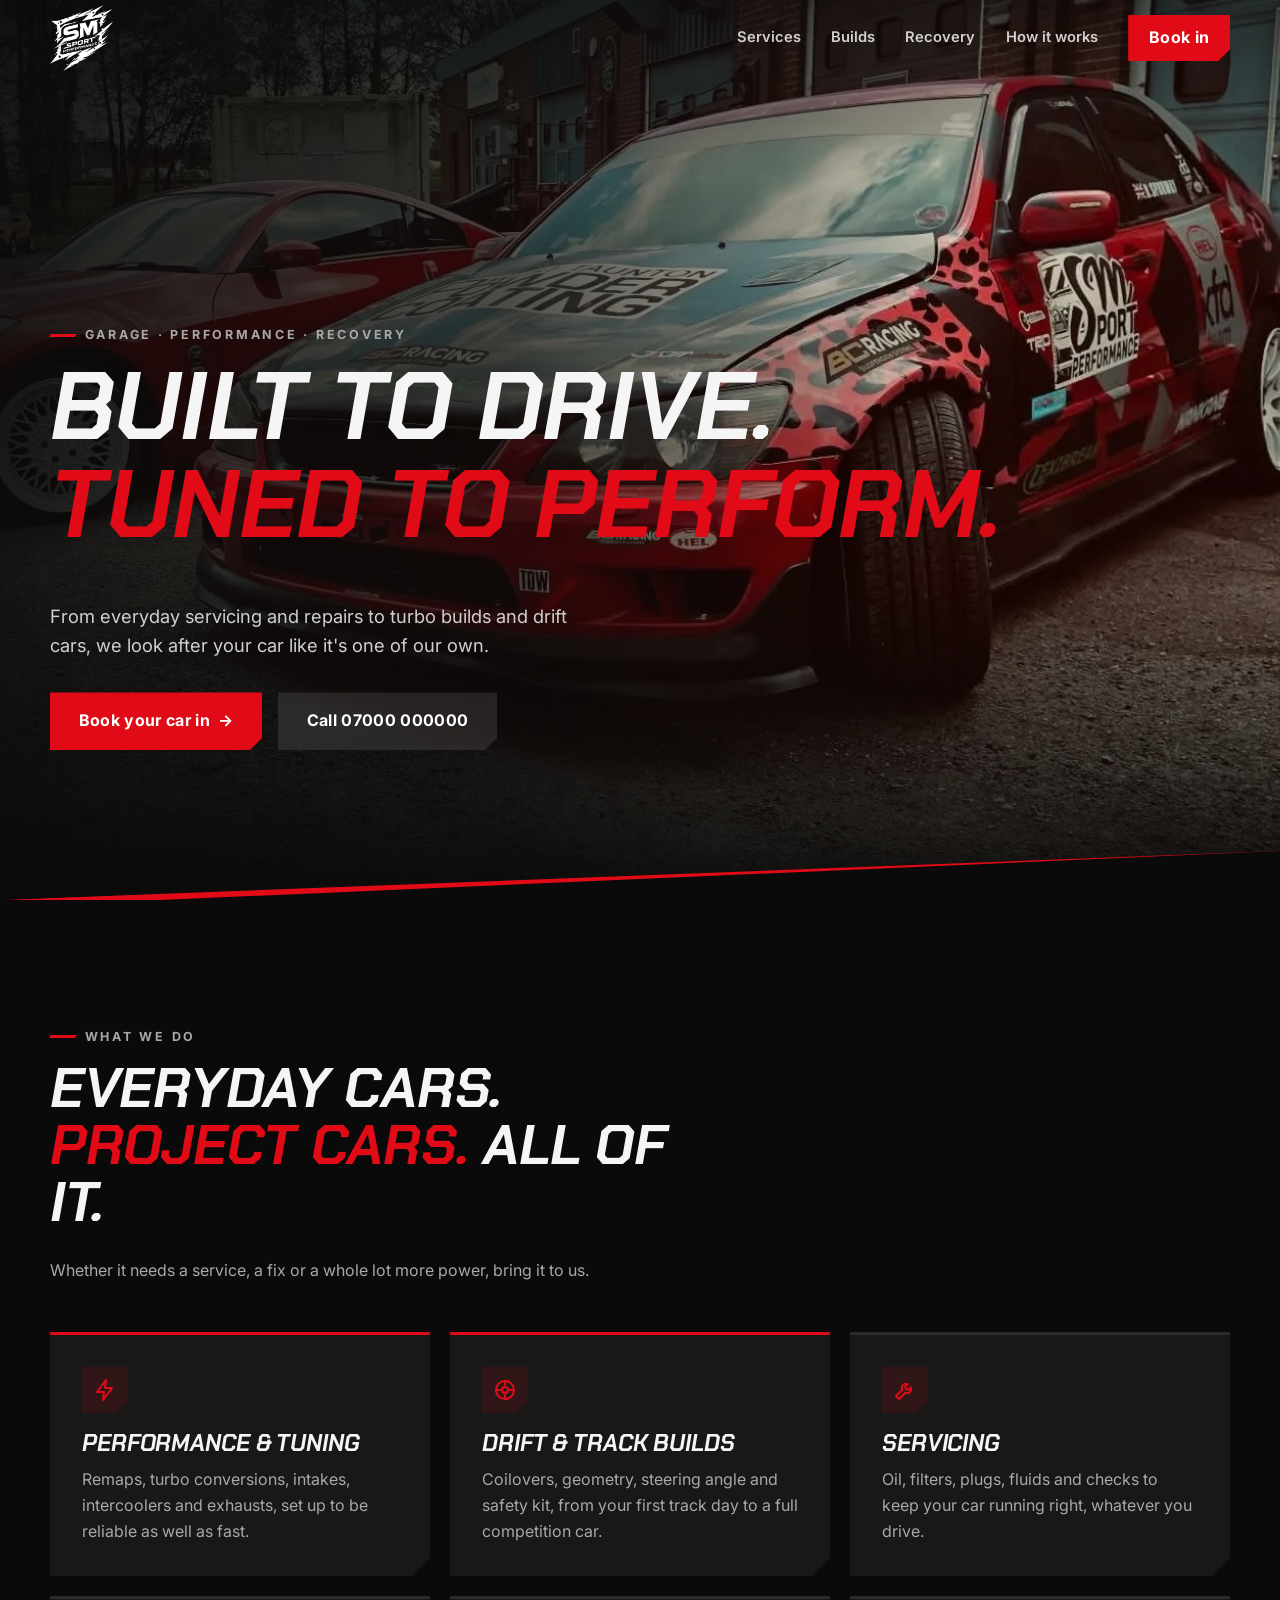
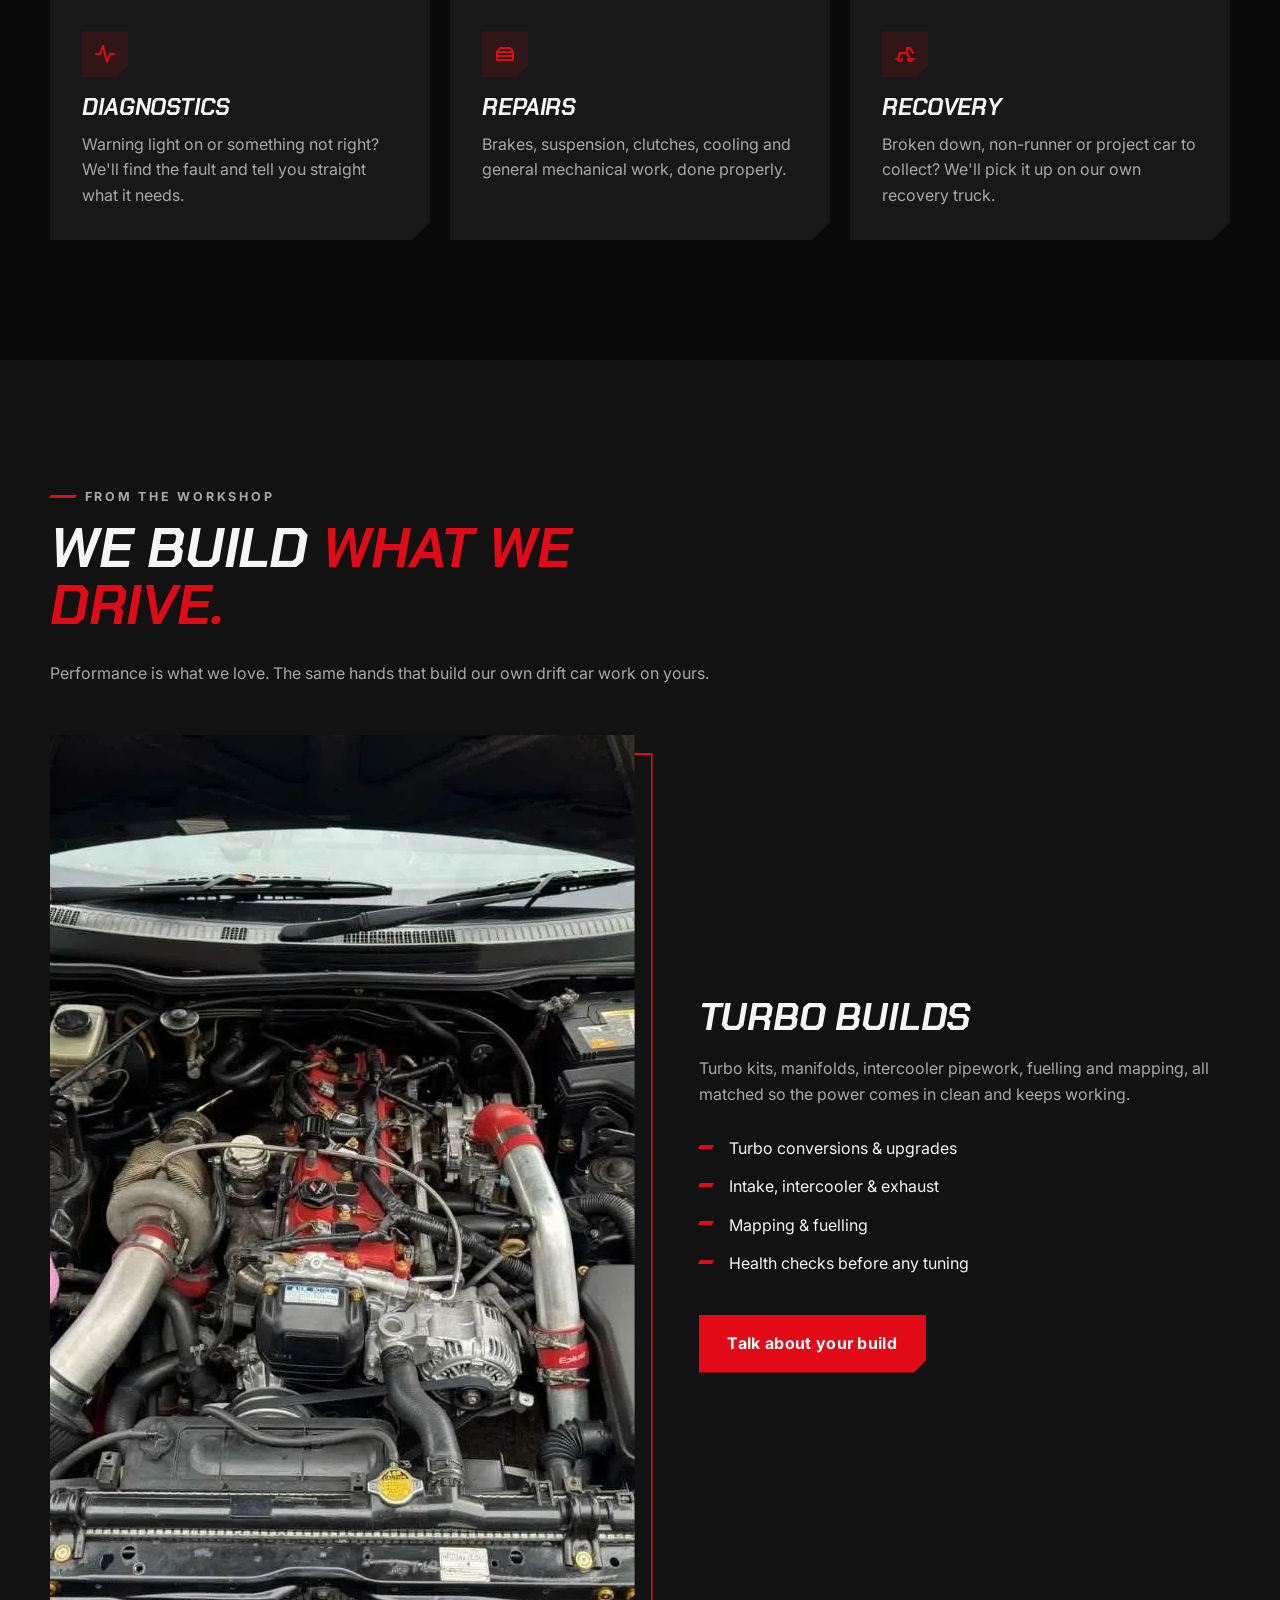
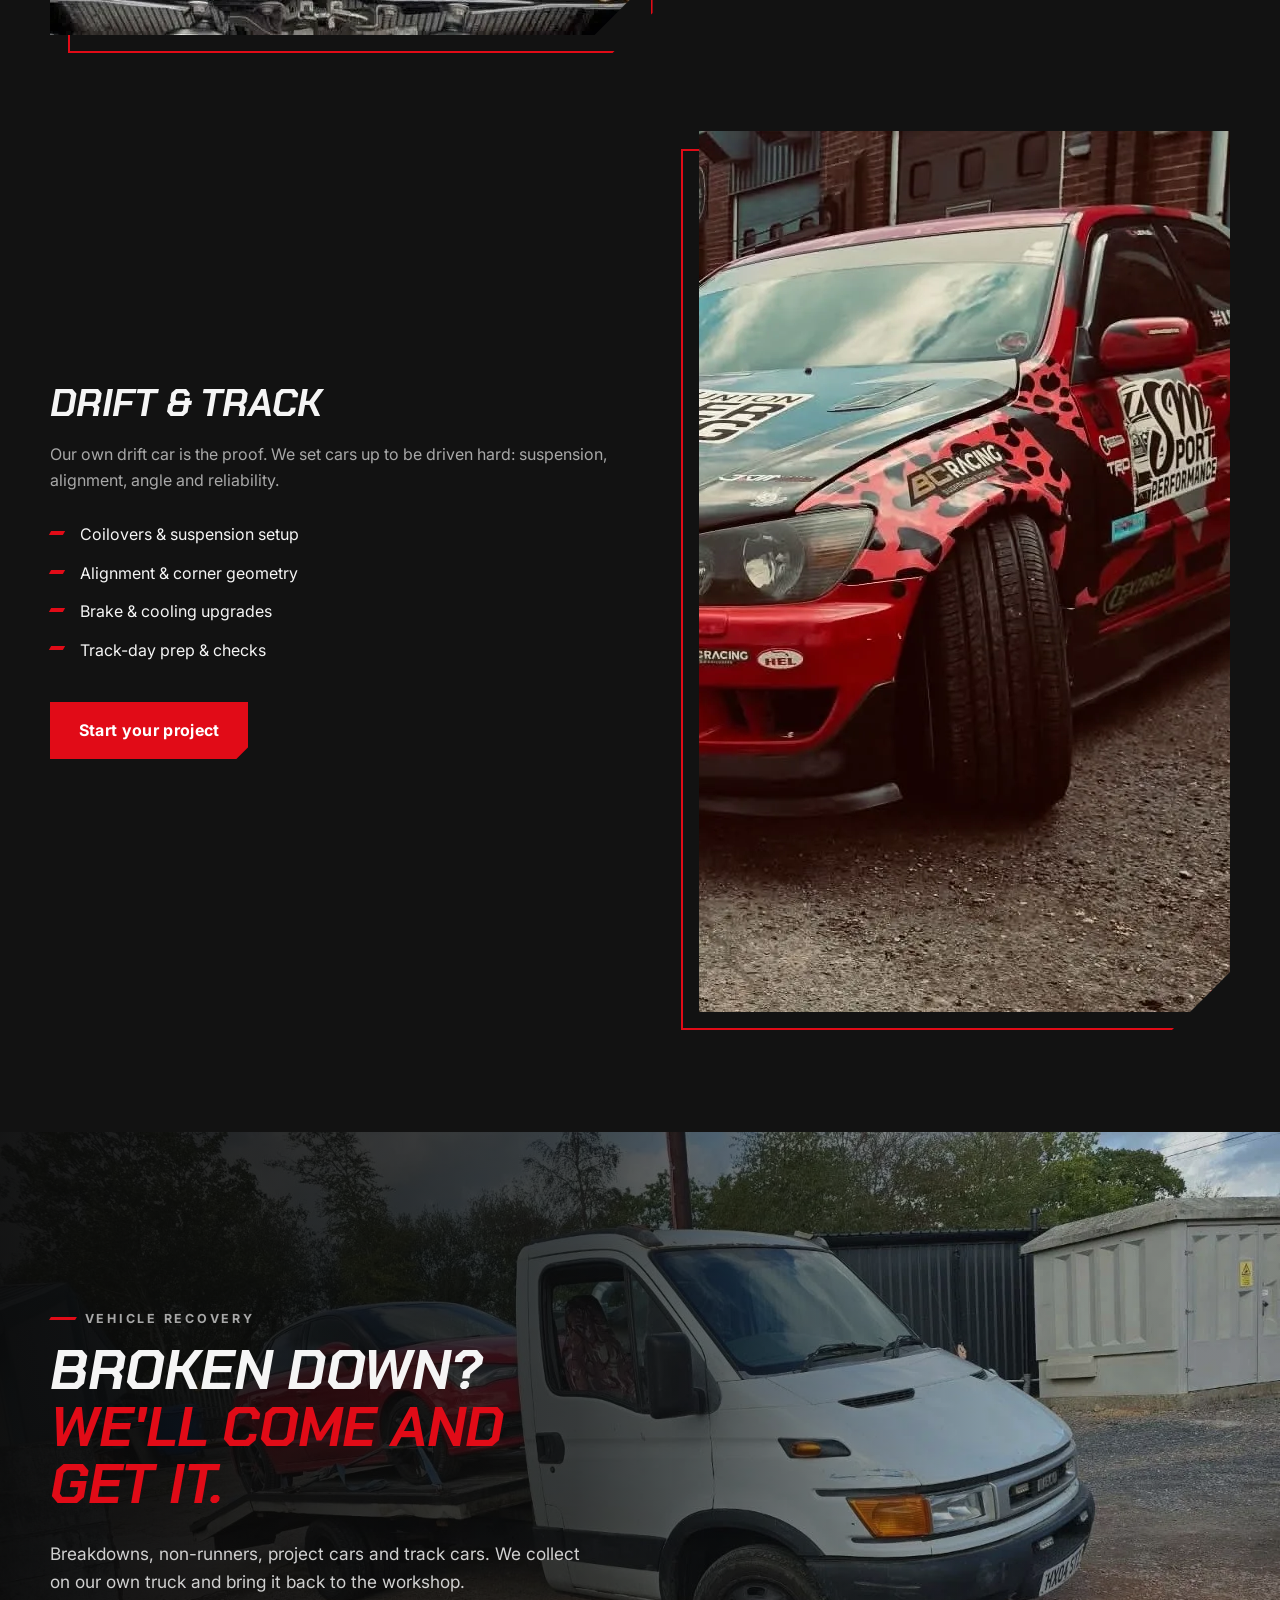
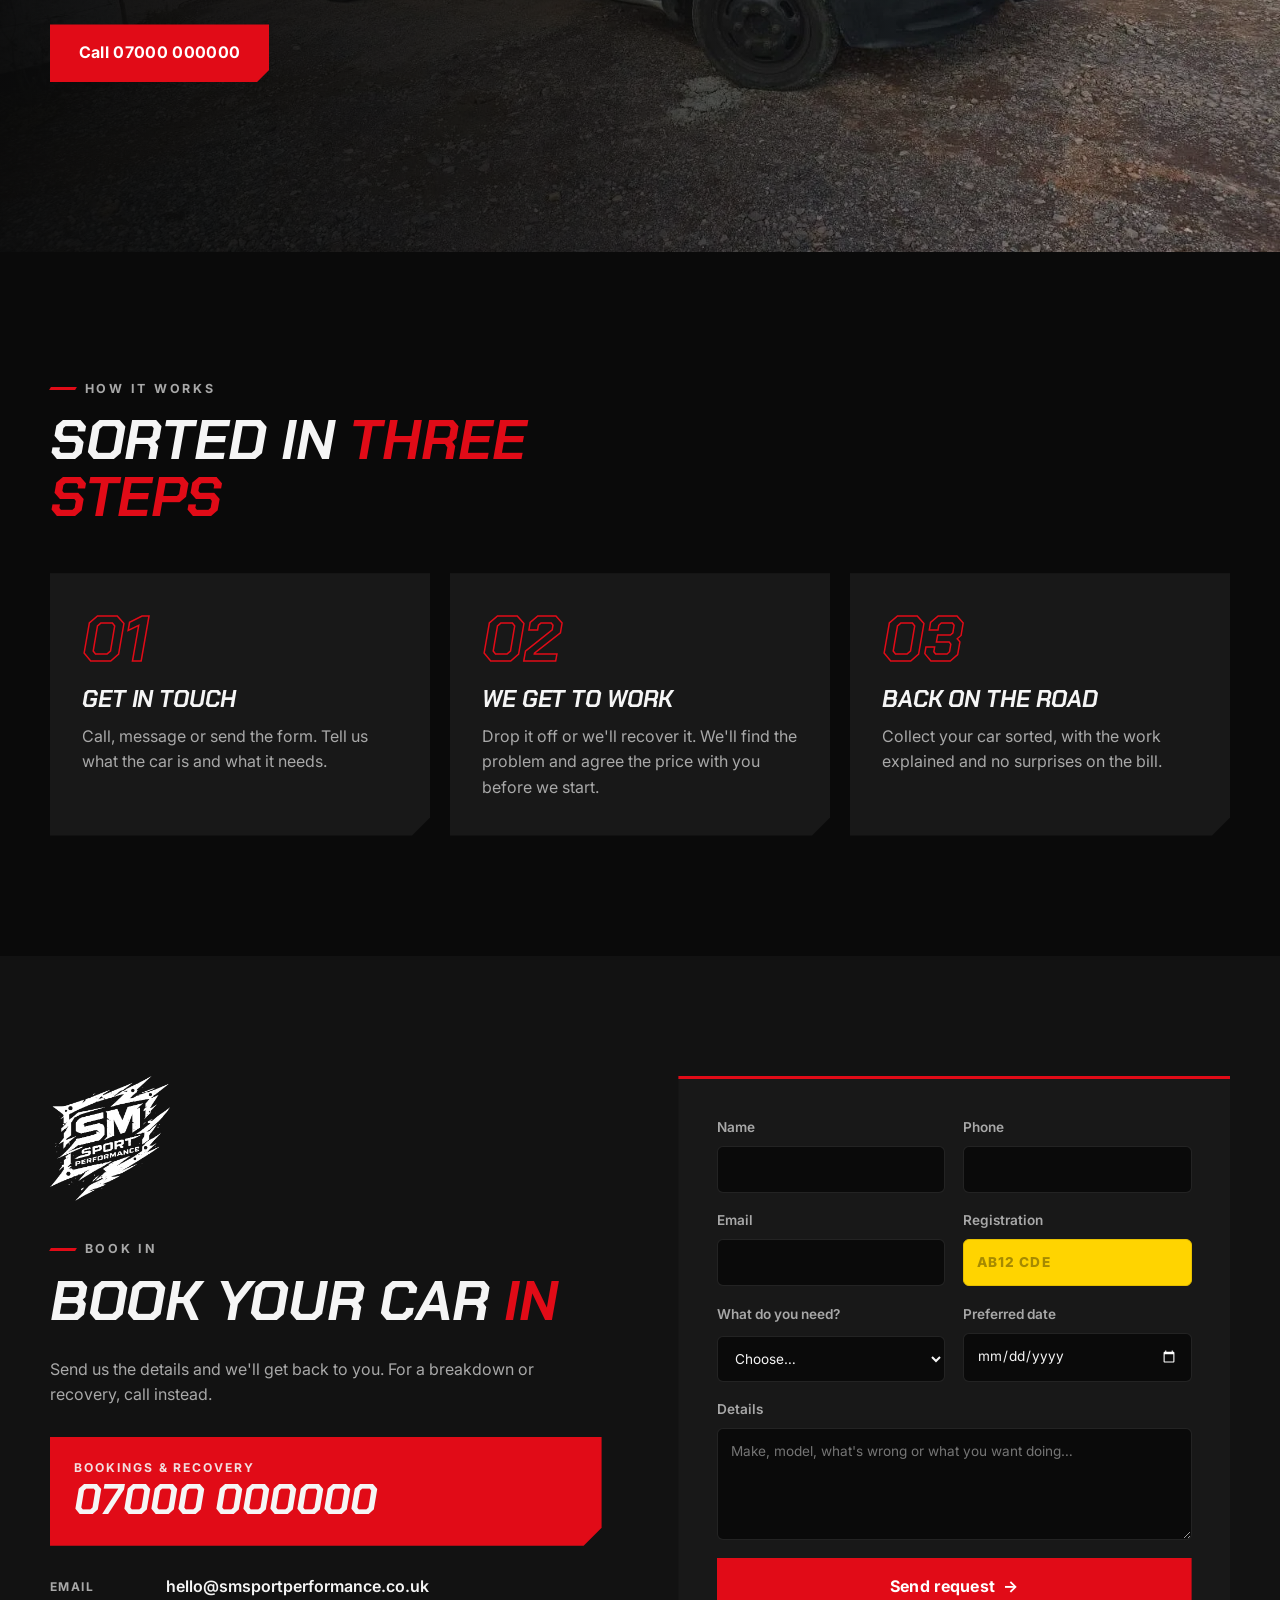
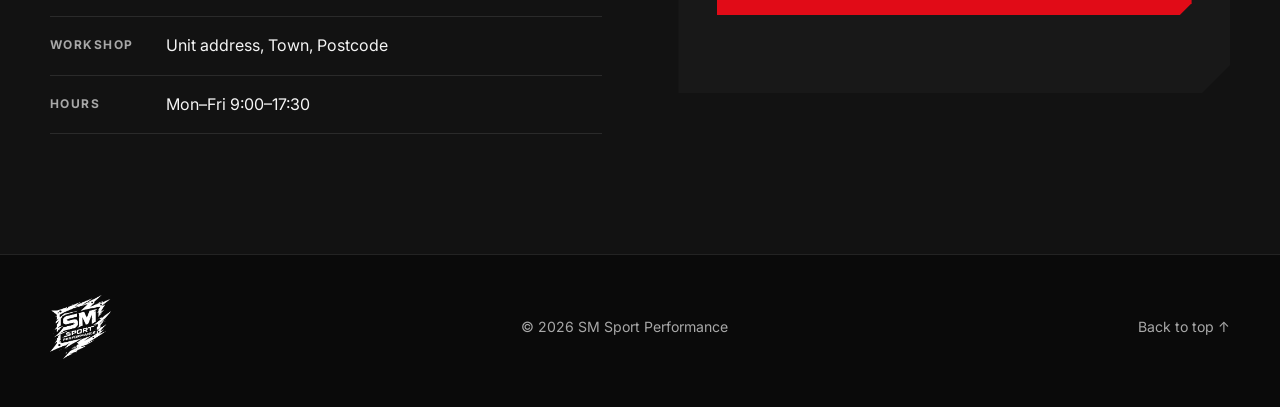
==== commit d3f18600: "Rebuild site for SM Sport Performance with real logo and photos The previous details came from an un" ====
--- a/index.html
+++ b/index.html
@@ -3,33 +3,27 @@
 <head>
   <meta charset="utf-8">
   <meta name="viewport" content="width=device-width, initial-scale=1">
-  <title>SM Motoring Services</title>
-  <meta name="description" content="SM Motoring Services, Houghton-le-Spring. Full interim car service from £99, £149 with MOT. Diagnostics, tyres, repairs, performance and 24/7 recovery across the North East.">
-  <meta name="theme-color" content="#0b0710">
+  <title>SM Sport Performance</title>
+  <meta name="description" content="SM Sport Performance: garage, performance tuning, drift and track builds, servicing, repairs and vehicle recovery.">
+  <meta name="theme-color" content="#0a0a0a">
+  <link rel="icon" href="assets/img/logo-black.png">
   <link rel="preconnect" href="https://fonts.googleapis.com">
   <link rel="preconnect" href="https://fonts.gstatic.com" crossorigin>
-  <link href="https://fonts.googleapis.com/css2?family=Anton&family=Inter:wght@400;500;600;700&family=Rubik+Wet+Paint&display=swap" rel="stylesheet">
+  <link href="https://fonts.googleapis.com/css2?family=Chakra+Petch:ital,wght@0,600;0,700;1,700&family=Inter:wght@400;500;600;700&display=swap" rel="stylesheet">
   <link rel="stylesheet" href="assets/styles.css">
 </head>
 <body>
-  <a href="tel:+441918100058" class="topbar">
-    <span class="topbar__dot" aria-hidden="true"></span>
-    Broken down? <strong>24/7 recovery</strong> — call 0191 810 0058
-  </a>
-
   <header class="nav" id="top">
     <div class="container nav__inner">
-      <a href="#top" class="logo" aria-label="SM Motoring Services home">
-        <span class="logo__sm">SM</span>
-        <span class="logo__text">Motoring<br>Services</span>
+      <a href="#top" class="logo" aria-label="SM Sport Performance home">
+        <img src="assets/img/logo-white.png" alt="SM Sport Performance" width="440" height="459">
       </a>
       <nav class="nav__menu" id="nav-menu">
         <a href="#services">Services</a>
-        <a href="#pricing">Prices</a>
+        <a href="#builds">Builds</a>
+        <a href="#recovery">Recovery</a>
         <a href="#how">How it works</a>
-        <a href="#performance">Performance</a>
-        <a href="#contact">Contact</a>
-        <a href="#book" class="btn btn--small">Book now</a>
+        <a href="#book" class="btn btn--small">Book in</a>
       </nav>
       <button class="nav__toggle" aria-label="Open menu" aria-expanded="false" aria-controls="nav-menu">
         <span></span><span></span><span></span>
@@ -39,141 +33,112 @@
 
   <main>
     <section class="hero">
-      <div class="hero__bg" aria-hidden="true">
-        <span class="hero__tag">SM</span>
-      </div>
+      <img class="hero__img" src="assets/img/drift-car.webp" alt="SM Sport Performance liveried drift car parked next to a red Nissan 350Z outside the workshop" width="1680" height="881" fetchpriority="high">
+      <div class="hero__shade" aria-hidden="true"></div>
       <div class="container hero__inner">
-        <div class="hero__copy">
-          <p class="eyebrow">Recovery, repairs, tyres &amp; servicing</p>
-          <p class="pill"><span class="pill__dot" aria-hidden="true"></span>As seen on TikTok — 2.6M+ likes</p>
-          <h1>Full interim car service from <span class="grad">£99</span></h1>
-          <p class="hero__lead">Oil, filters, brakes, diagnostics and a stamped service book, with no hidden fees. Houghton-le-Spring's most talked-about car service.</p>
-          <div class="hero__cta">
-            <a href="#book" class="btn">Book your service <span aria-hidden="true">→</span></a>
-            <a href="#pricing" class="btn btn--ghost">See what's included</a>
-          </div>
-          <ul class="chips">
-            <li>15+ years</li>
-            <li>Fully synthetic oil</li>
-            <li>5-star reviews</li>
-            <li>Service book stamped</li>
-          </ul>
-        </div>
-
-        <aside class="offer" aria-label="Most popular package">
-          <p class="offer__label">Most popular</p>
-          <h2 class="offer__title">Full interim + MOT</h2>
-          <p class="offer__price"><span class="offer__cur">£</span>149 <span class="offer__inc">inc. MOT</span></p>
-          <ul class="ticks">
-            <li>Oil, filters &amp; brakes</li>
-            <li>Diagnostic scan &amp; health check</li>
-            <li>Service book stamped</li>
-            <li>Written condition report</li>
-            <li><strong>MOT test included</strong> (RRP £50)</li>
-          </ul>
-          <p class="offer__alt">or <strong>£99</strong> without MOT</p>
-          <a href="#book" class="btn btn--block" data-service="Interim service + MOT (£149)">Book now <span aria-hidden="true">→</span></a>
-        </aside>
-      </div>
-    </section>
-
-    <section class="strip" aria-label="Key facts">
-      <div class="container strip__inner">
-        <div><strong>15+</strong><span>Years keeping the North East moving</span></div>
-        <div><strong>2.6M+</strong><span>Likes on TikTok</span></div>
-        <div><strong>24/7</strong><span>Vehicle recovery</span></div>
-        <div><strong>£129</strong><span>The most you'll ever pay for a service</span></div>
-      </div>
+        <p class="eyebrow">Garage · Performance · Recovery</p>
+        <h1>Built to drive.<br><span class="red">Tuned to perform.</span></h1>
+        <p class="hero__lead">From everyday servicing and repairs to turbo builds and drift cars, we look after your car like it's one of our own.</p>
+        <div class="hero__cta">
+          <a href="#book" class="btn">Book your car in <span aria-hidden="true">→</span></a>
+          <a href="tel:+447000000000" class="btn btn--ghost">Call 07000 000000</a>
+        </div>
+      </div>
+      <div class="hero__slash" aria-hidden="true"></div>
     </section>
 
     <section class="section" id="services">
       <div class="container">
         <header class="section__head">
           <p class="eyebrow">What we do</p>
-          <h2>Everything your car needs. <span class="grad">One garage.</span></h2>
-          <p>Our fully equipped garage and tyre bay handles everything from a quick tyre swap to a full service, repair or roadside recovery.</p>
+          <h2>Everyday cars. <span class="red">Project cars.</span> All of it.</h2>
+          <p>Whether it needs a service, a fix or a whole lot more power, bring it to us.</p>
         </header>
         <div class="grid grid--services">
+          <article class="card card--hot">
+            <svg class="card__icon" viewBox="0 0 24 24" aria-hidden="true"><path d="M13 2L4 14h7l-1 8 9-12h-7z"/></svg>
+            <h3>Performance &amp; tuning</h3>
+            <p>Remaps, turbo conversions, intakes, intercoolers and exhausts, set up to be reliable as well as fast.</p>
+          </article>
+          <article class="card card--hot">
+            <svg class="card__icon" viewBox="0 0 24 24" aria-hidden="true"><circle cx="12" cy="12" r="9"/><path d="M12 3v4M12 17v4M3 12h4M17 12h4"/><circle cx="12" cy="12" r="3"/></svg>
+            <h3>Drift &amp; track builds</h3>
+            <p>Coilovers, geometry, steering angle and safety kit, from your first track day to a full competition car.</p>
+          </article>
           <article class="card">
             <svg class="card__icon" viewBox="0 0 24 24" aria-hidden="true"><path d="M14.7 6.3a4 4 0 0 0-5.4 5.4L3 18l3 3 6.3-6.3a4 4 0 0 0 5.4-5.4l-2.5 2.5-2.4-.6-.6-2.4z"/></svg>
             <h3>Servicing</h3>
-            <p>Full interim service from £99 with fully synthetic oil, a diagnostic scan and a stamped service book.</p>
-          </article>
-          <article class="card">
-            <svg class="card__icon" viewBox="0 0 24 24" aria-hidden="true"><path d="M9 11l3 3 8-8M20 12v7a2 2 0 0 1-2 2H6a2 2 0 0 1-2-2V5a2 2 0 0 1 2-2h9"/></svg>
-            <h3>MOT</h3>
-            <p>Add an MOT to your interim service for £149 in total and get both done in one visit.</p>
-          </article>
-          <article class="card card--hot">
-            <svg class="card__icon" viewBox="0 0 24 24" aria-hidden="true"><path d="M3 17h2l2-6h7l3 6h4M5 17a2 2 0 1 0 4 0M15 17a2 2 0 1 0 4 0M14 11V6h3l3 5"/></svg>
-            <h3>24/7 recovery</h3>
-            <p>Stuck on the roadside? We'll come and get you, day or night, anywhere in the North East.</p>
-            <a href="tel:+441918100058" class="card__link">Call 0191 810 0058 →</a>
+            <p>Oil, filters, plugs, fluids and checks to keep your car running right, whatever you drive.</p>
           </article>
           <article class="card">
             <svg class="card__icon" viewBox="0 0 24 24" aria-hidden="true"><path d="M3 12h4l3-8 4 16 3-8h4"/></svg>
             <h3>Diagnostics</h3>
-            <p>Warning light on? We'll scan the car, find the fault and tell you what it'll cost to fix.</p>
-          </article>
-          <article class="card">
-            <svg class="card__icon" viewBox="0 0 24 24" aria-hidden="true"><circle cx="12" cy="12" r="9"/><circle cx="12" cy="12" r="3"/><path d="M12 3v6M12 15v6M3 12h6M15 12h6"/></svg>
-            <h3>Tyres</h3>
-            <p>Tyre fitting and balancing in our own tyre bay.</p>
+            <p>Warning light on or something not right? We'll find the fault and tell you straight what it needs.</p>
           </article>
           <article class="card">
             <svg class="card__icon" viewBox="0 0 24 24" aria-hidden="true"><path d="M4 14h16M4 10h16M7 6h10l3 4v8H4v-8z"/></svg>
             <h3>Repairs</h3>
-            <p>Brakes, exhausts, suspension and bigger mechanical jobs, diagnosed and fixed properly.</p>
-          </article>
-          <article class="card">
-            <svg class="card__icon" viewBox="0 0 24 24" aria-hidden="true"><path d="M13 2L4 14h7l-1 8 9-12h-7z"/></svg>
-            <h3>Performance</h3>
-            <p>Remapping and tuning for more power and sharper response.</p>
-          </article>
-          <article class="card">
-            <svg class="card__icon" viewBox="0 0 24 24" aria-hidden="true"><path d="M3 21V9l9-6 9 6v12M7 21v-8h10v8M7 17h10"/></svg>
-            <h3>Storage</h3>
-            <p>Secure vehicle storage. Give us a call to talk through what you need.</p>
-          </article>
-        </div>
-      </div>
-    </section>
-
-    <section class="section section--alt" id="pricing">
+            <p>Brakes, suspension, clutches, cooling and general mechanical work, done properly.</p>
+          </article>
+          <article class="card">
+            <svg class="card__icon" viewBox="0 0 24 24" aria-hidden="true"><path d="M3 17h2l2-6h7l3 6h4M5 17a2 2 0 1 0 4 0M15 17a2 2 0 1 0 4 0M14 11V6h3l3 5"/></svg>
+            <h3>Recovery</h3>
+            <p>Broken down, non-runner or project car to collect? We'll pick it up on our own recovery truck.</p>
+          </article>
+        </div>
+      </div>
+    </section>
+
+    <section class="section section--alt" id="builds">
       <div class="container">
         <header class="section__head">
-          <p class="eyebrow">Prices</p>
-          <h2>Honest, <span class="grad">fixed-price</span> servicing</h2>
-          <p>No hidden fees. The most you'll ever pay for a service with us is £129, and that's only if your car needs a specialist oil.</p>
+          <p class="eyebrow">From the workshop</p>
+          <h2>We build <span class="red">what we drive.</span></h2>
+          <p>Performance is what we love. The same hands that build our own drift car work on yours.</p>
         </header>
-        <div class="grid grid--pricing">
-          <article class="price">
-            <h3>Full interim service</h3>
-            <p class="price__amount"><span>£</span>99</p>
+        <div class="feature">
+          <figure class="feature__img">
+            <img src="assets/img/engine-bay.webp" alt="Turbocharged engine bay with a red cam cover, intercooler piping and an open air filter" width="1200" height="900" loading="lazy">
+          </figure>
+          <div class="feature__copy">
+            <h3>Turbo builds</h3>
+            <p>Turbo kits, manifolds, intercooler pipework, fuelling and mapping, all matched so the power comes in clean and keeps working.</p>
             <ul class="ticks">
-              <li>Oil and oil filter change (fully synthetic)</li>
-              <li>Brake inspection</li>
-              <li>Tyre check and pressures set</li>
-              <li>Fluid top-ups</li>
-              <li>Diagnostic scan &amp; health check</li>
-              <li>Service book stamped</li>
+              <li>Turbo conversions &amp; upgrades</li>
+              <li>Intake, intercooler &amp; exhaust</li>
+              <li>Mapping &amp; fuelling</li>
+              <li>Health checks before any tuning</li>
             </ul>
-            <a href="#book" class="btn btn--block btn--ghost" data-service="Full interim service (£99)">Book service</a>
-          </article>
-          <article class="price price--featured">
-            <span class="price__tag">Best value</span>
-            <h3>Full interim + MOT</h3>
-            <p class="price__amount"><span>£</span>149</p>
+            <a href="#book" class="btn" data-service="Performance / tuning">Talk about your build</a>
+          </div>
+        </div>
+        <div class="feature feature--flip">
+          <figure class="feature__img">
+            <img src="assets/img/drift-car.webp" alt="Red drift car in SM Sport Performance livery with BC Racing coilovers" width="1680" height="881" loading="lazy" style="--pos: 78% 50%">
+          </figure>
+          <div class="feature__copy">
+            <h3>Drift &amp; track</h3>
+            <p>Our own drift car is the proof. We set cars up to be driven hard: suspension, alignment, angle and reliability.</p>
             <ul class="ticks">
-              <li>Everything in the full interim service</li>
-              <li>Written condition report</li>
-              <li><strong>MOT test included</strong> (RRP £50)</li>
-              <li>Both done in one visit</li>
+              <li>Coilovers &amp; suspension setup</li>
+              <li>Alignment &amp; corner geometry</li>
+              <li>Brake &amp; cooling upgrades</li>
+              <li>Track-day prep &amp; checks</li>
             </ul>
-            <a href="#book" class="btn btn--block" data-service="Interim service + MOT (£149)">Book service + MOT</a>
-          </article>
-        </div>
-        <p class="price__small">Specialist oil, where required, is +£30. Extra parts such as spark plugs and cabin filters are charged at cost.</p>
+            <a href="#book" class="btn" data-service="Drift / track build">Start your project</a>
+          </div>
+        </div>
+      </div>
+    </section>
+
+    <section class="recovery" id="recovery">
+      <img class="recovery__img" src="assets/img/recovery.webp" alt="SM Sport Performance recovery truck carrying a red hatchback" width="1600" height="900" loading="lazy">
+      <div class="recovery__shade" aria-hidden="true"></div>
+      <div class="container recovery__inner">
+        <p class="eyebrow">Vehicle recovery</p>
+        <h2>Broken down?<br><span class="red">We'll come and get it.</span></h2>
+        <p>Breakdowns, non-runners, project cars and track cars. We collect on our own truck and bring it back to the workshop.</p>
+        <a href="tel:+447000000000" class="btn">Call 07000 000000</a>
       </div>
     </section>
 
@@ -181,93 +146,43 @@
       <div class="container">
         <header class="section__head">
           <p class="eyebrow">How it works</p>
-          <h2>Sorted in <span class="grad">three steps</span></h2>
+          <h2>Sorted in <span class="red">three steps</span></h2>
         </header>
         <ol class="steps">
           <li class="step">
             <span class="step__num">01</span>
-            <h3>Make an appointment</h3>
-            <p>Tell us what you need, whether it's a routine service or emergency help, and we'll book a time that works for you.</p>
+            <h3>Get in touch</h3>
+            <p>Call, message or send the form. Tell us what the car is and what it needs.</p>
           </li>
           <li class="step">
             <span class="step__num">02</span>
-            <h3>Get your vehicle fixed</h3>
-            <p>Bring it to our garage or let us recover it. Our mechanics diagnose the problem and put it right.</p>
+            <h3>We get to work</h3>
+            <p>Drop it off or we'll recover it. We'll find the problem and agree the price with you before we start.</p>
           </li>
           <li class="step">
             <span class="step__num">03</span>
-            <h3>Pay, no surprises</h3>
-            <p>Transparent pricing with no hidden fees, so you know exactly what to expect before you pay.</p>
+            <h3>Back on the road</h3>
+            <p>Collect your car sorted, with the work explained and no surprises on the bill.</p>
           </li>
         </ol>
       </div>
     </section>
 
-    <section class="section section--alt" id="performance">
+    <section class="section section--alt" id="book">
       <div class="container split">
-        <div>
-          <p class="eyebrow">Performance</p>
-          <h2>More power. <span class="grad">Done properly.</span></h2>
-          <p>We take the same care with performance work as we do with servicing. We check the car over first so the extra power is reliable as well as real.</p>
-          <ul class="ticks">
-            <li>ECU remapping and tuning</li>
-            <li>Exhausts, intakes &amp; intercoolers</li>
-            <li>Suspension &amp; brake upgrades</li>
-          </ul>
-          <a href="#book" class="btn" data-service="Performance / remapping">Talk to us about your car</a>
-        </div>
-        <div class="dyno" aria-label="Example power curve: stock vs tuned">
-          <div class="dyno__head">
-            <span>Example power curve</span>
-            <span class="dyno__legend"><i class="l-stock"></i>Stock <i class="l-tuned"></i>Tuned</span>
-          </div>
-          <svg viewBox="0 0 400 240" class="dyno__chart" role="img" aria-label="Line chart: tuned curve sits above stock across the rev range">
-            <defs>
-              <linearGradient id="tuned" x1="0" x2="1"><stop offset="0" stop-color="#8b2cff"/><stop offset="1" stop-color="#ff2db4"/></linearGradient>
-            </defs>
-            <g class="dyno__grid">
-              <line x1="30" y1="40" x2="390" y2="40"/><line x1="30" y1="90" x2="390" y2="90"/>
-              <line x1="30" y1="140" x2="390" y2="140"/><line x1="30" y1="190" x2="390" y2="190"/>
-            </g>
-            <path class="dyno__stock" d="M30 200 C 90 170, 140 120, 200 100 S 320 85, 390 100"/>
-            <path class="dyno__tuned" d="M30 195 C 90 150, 140 80, 200 60 S 320 42, 390 62"/>
-            <text x="30" y="225">2k</text><text x="200" y="225">4.5k</text><text x="390" y="225" text-anchor="end">7k rpm</text>
-          </svg>
-          <p class="dyno__note">Illustrative only. Gains depend on vehicle, condition and fuel.</p>
-        </div>
-      </div>
-    </section>
-
-    <section class="section" id="reviews">
-      <div class="container">
-        <header class="section__head">
-          <p class="eyebrow">Reviews</p>
-          <h2>Don't just take <span class="grad">our word</span> for it</h2>
-          <p class="note">Placeholder reviews. Replace with real Google reviews before going live.</p>
-        </header>
-        <div class="grid grid--reviews">
-          <blockquote class="review"><div class="stars" aria-label="5 out of 5">★★★★★</div><p>“Customer review goes here. Keep it short and specific about the job.”</p><footer>Customer name · Car</footer></blockquote>
-          <blockquote class="review"><div class="stars" aria-label="5 out of 5">★★★★★</div><p>“Customer review goes here. Mention the price, the recovery or the turnaround.”</p><footer>Customer name · Car</footer></blockquote>
-          <blockquote class="review"><div class="stars" aria-label="5 out of 5">★★★★★</div><p>“Customer review goes here. A performance or repair job works well here.”</p><footer>Customer name · Car</footer></blockquote>
-        </div>
-      </div>
-    </section>
-
-    <section class="section section--alt" id="book">
-      <div class="container split split--form">
         <div id="contact">
+          <img class="contact__logo" src="assets/img/logo-white.png" alt="" width="440" height="459" loading="lazy">
           <p class="eyebrow">Book in</p>
-          <h2>Book your <span class="grad">service</span></h2>
-          <p>Send us the details and we'll get back to you to confirm a time. Broken down? Don't wait for a reply. Call us any time, day or night.</p>
-          <a href="tel:+441918100058" class="callout">
-            <span class="callout__label">24/7 recovery &amp; bookings</span>
-            <span class="callout__num">0191 810 0058</span>
+          <h2>Book your car <span class="red">in</span></h2>
+          <p>Send us the details and we'll get back to you. For a breakdown or recovery, call instead.</p>
+          <a href="tel:+447000000000" class="callout">
+            <span class="callout__label">Bookings &amp; recovery</span>
+            <span class="callout__num">07000 000000</span>
           </a>
           <ul class="contact-list">
-            <li><strong>Email</strong><a href="mailto:info@smmotoring.co.uk">info@smmotoring.co.uk</a></li>
-            <li><strong>Address</strong><a href="https://www.google.com/maps/search/?api=1&amp;query=SM+Motoring+Services+Edwin+Street+Houghton-le-Spring+DH5+8BH" target="_blank" rel="noopener">SM Motoring Services, Edwin Street, Houghton-le-Spring, DH5 8BH</a></li>
-            <li><strong>what3words</strong><a href="https://what3words.com/metals.jazz.soccer" target="_blank" rel="noopener">///metals.jazz.soccer</a></li>
-            <li><strong>Facebook</strong><a href="https://www.facebook.com/smrecoveryservices/" target="_blank" rel="noopener">SM Motoring Services</a></li>
+            <li><strong>Email</strong><a href="mailto:hello@smsportperformance.co.uk">hello@smsportperformance.co.uk</a></li>
+            <li><strong>Workshop</strong><span>Unit address, Town, Postcode</span></li>
+            <li><strong>Hours</strong><span>Mon–Fri 9:00–17:30</span></li>
           </ul>
         </div>
         <form class="form" id="booking-form" novalidate>
@@ -280,24 +195,22 @@
             <label>Registration<input name="reg" class="reg" placeholder="AB12 CDE" required></label>
           </div>
           <div class="form__row">
-            <label>Service
+            <label>What do you need?
               <select name="service" required>
                 <option value="">Choose…</option>
-                <option>Full interim service (£99)</option>
-                <option>Interim service + MOT (£149)</option>
+                <option>Performance / tuning</option>
+                <option>Drift / track build</option>
+                <option>Servicing</option>
                 <option>Diagnostics</option>
-                <option>Tyres</option>
                 <option>Repairs</option>
-                <option>Performance / remapping</option>
                 <option>Recovery</option>
-                <option>Storage</option>
                 <option>Something else</option>
               </select>
             </label>
             <label>Preferred date<input name="date" type="date"></label>
           </div>
-          <label>Details<textarea name="message" rows="4" placeholder="Make, model, what's wrong, anything we should know…"></textarea></label>
-          <button type="submit" class="btn btn--block">Send booking request <span aria-hidden="true">→</span></button>
+          <label>Details<textarea name="message" rows="4" placeholder="Make, model, what's wrong or what you want doing…"></textarea></label>
+          <button type="submit" class="btn btn--block">Send request <span aria-hidden="true">→</span></button>
           <p class="form__status" role="status" aria-live="polite"></p>
         </form>
       </div>
@@ -306,13 +219,13 @@
 
   <footer class="footer">
     <div class="container footer__inner">
-      <a href="#top" class="logo" aria-label="Back to top"><span class="logo__sm">SM</span><span class="logo__text">Motoring<br>Services</span></a>
-      <p>Edwin Street, Houghton-le-Spring, DH5 8BH · <a href="tel:+441918100058">0191 810 0058</a></p>
-      <p>© <span id="year"></span> SM Motoring Services</p>
+      <a href="#top" class="footer__logo" aria-label="Back to top"><img src="assets/img/logo-white.png" alt="SM Sport Performance" width="440" height="459" loading="lazy"></a>
+      <p>© <span id="year"></span> SM Sport Performance</p>
+      <a href="#top" class="footer__top">Back to top ↑</a>
     </div>
   </footer>
 
-  <a href="tel:+441918100058" class="call-fab" aria-label="Call 0191 810 0058">
+  <a href="tel:+447000000000" class="call-fab" aria-label="Call us">
     <svg viewBox="0 0 24 24" aria-hidden="true"><path d="M22 16.9v3a2 2 0 0 1-2.2 2 19.8 19.8 0 0 1-8.6-3.1 19.5 19.5 0 0 1-6-6A19.8 19.8 0 0 1 2.1 4.2 2 2 0 0 1 4.1 2h3a2 2 0 0 1 2 1.7c.1.9.4 1.8.7 2.7a2 2 0 0 1-.5 2.1L8 9.8a16 16 0 0 0 6 6l1.3-1.3a2 2 0 0 1 2.1-.4c.9.3 1.8.6 2.7.7a2 2 0 0 1 1.7 2z"/></svg>
   </a>
 
--- a/assets/styles.css
+++ b/assets/styles.css
@@ -1,202 +1,144 @@
 :root {
-  --bg: #0b0710;
-  --bg-2: #120c19;
-  --surface: #18111f;
-  --surface-2: #211829;
-  --line: rgba(255, 255, 255, 0.09);
-  --ink: #f6f2fa;
-  --ink-soft: #b3a9bf;
-  --purple: #8b2cff;
-  --pink: #ff2db4;
-  --grad: linear-gradient(100deg, var(--purple) 0%, #c22fe0 50%, var(--pink) 100%);
-  --radius: 16px;
-  --glow: 0 10px 40px rgba(139, 44, 255, 0.35);
-  --head: "Anton", "Impact", "Arial Narrow", sans-serif;
-  --tag: "Rubik Wet Paint", "Anton", cursive;
+  --bg: #0a0a0a;
+  --bg-2: #121212;
+  --surface: #181818;
+  --line: rgba(255, 255, 255, 0.1);
+  --ink: #f5f5f5;
+  --ink-soft: #a8a8a8;
+  --red: #e10b17;
+  --red-dark: #b8000b;
+  --radius: 6px;
+  --head: "Chakra Petch", "Arial Narrow", sans-serif;
   --body: "Inter", system-ui, -apple-system, Segoe UI, Roboto, sans-serif;
+  --cut: polygon(0 0, 100% 0, 100% calc(100% - 18px), calc(100% - 18px) 100%, 0 100%);
 }
 
 *, *::before, *::after { box-sizing: border-box; }
-html { scroll-behavior: smooth; scroll-padding-top: 84px; }
+html { scroll-behavior: smooth; scroll-padding-top: 76px; }
 body { margin: 0; font-family: var(--body); color: var(--ink); background: var(--bg); line-height: 1.6; -webkit-font-smoothing: antialiased; }
 img, svg { display: block; max-width: 100%; }
 a { color: inherit; }
-h1, h2, h3 { font-family: var(--head); font-weight: 400; line-height: 1.02; margin: 0 0 .5em; text-transform: uppercase; letter-spacing: .01em; }
-h1 { font-size: clamp(3rem, 7.5vw, 5.6rem); }
-h2 { font-size: clamp(2.2rem, 4.5vw, 3.4rem); }
-h3 { font-size: 1.5rem; letter-spacing: .02em; }
+h1, h2, h3 { font-family: var(--head); font-weight: 700; font-style: italic; line-height: 1.02; margin: 0 0 .5em; text-transform: uppercase; letter-spacing: -.005em; }
+h1 { font-size: clamp(2.9rem, 7.5vw, 6rem); }
+h2 { font-size: clamp(2.1rem, 4.6vw, 3.5rem); }
+h3 { font-size: 1.45rem; }
 p { margin: 0 0 1em; }
 
 .container { width: min(1180px, 100% - 32px); margin-inline: auto; }
-.grad { background: var(--grad); -webkit-background-clip: text; background-clip: text; color: transparent; }
-.eyebrow { font-weight: 700; font-size: .78rem; letter-spacing: .2em; text-transform: uppercase; color: #c58bff; margin-bottom: .9em; }
-.note { font-size: .85rem; color: #ffb3e2 !important; }
+.red { color: var(--red); }
+.eyebrow { display: inline-flex; align-items: center; gap: .7em; font-weight: 700; font-size: .78rem; letter-spacing: .22em; text-transform: uppercase; color: var(--ink-soft); margin-bottom: 1em; }
+.eyebrow::before { content: ""; width: 26px; height: 3px; background: var(--red); transform: skewX(-30deg); }
 
-/* Buttons */
-.btn { display: inline-flex; align-items: center; justify-content: center; gap: .5em; padding: .95em 1.7em; border: 0; border-radius: 12px; background: var(--grad); color: #fff; font: inherit; font-weight: 700; text-decoration: none; cursor: pointer; box-shadow: var(--glow); transition: transform .2s, box-shadow .2s, filter .2s; }
-.btn:hover { transform: translateY(-2px); filter: brightness(1.1); box-shadow: 0 14px 50px rgba(255, 45, 180, .4); }
-.btn--ghost { background: rgba(255, 255, 255, .04); box-shadow: inset 0 0 0 1.5px rgba(255, 255, 255, .25); }
-.btn--ghost:hover { background: rgba(255, 255, 255, .08); box-shadow: inset 0 0 0 1.5px #fff; filter: none; }
-.btn--small { padding: .6em 1.2em; }
+/* Buttons: cut corner echoes the logo's angular frame */
+.btn { display: inline-flex; align-items: center; justify-content: center; gap: .5em; padding: 1em 1.8em; border: 0; background: var(--red); color: #fff; font: inherit; font-weight: 700; letter-spacing: .02em; text-decoration: none; cursor: pointer; clip-path: polygon(0 0, 100% 0, 100% calc(100% - 12px), calc(100% - 12px) 100%, 0 100%); transition: background .2s, transform .2s; }
+.btn:hover { background: var(--red-dark); transform: translateY(-2px); }
+.btn--ghost { background: rgba(255, 255, 255, .1); backdrop-filter: blur(6px); }
+.btn--ghost:hover { background: rgba(255, 255, 255, .2); }
+.btn--small { padding: .65em 1.3em; }
 .btn--block { width: 100%; }
-a:focus-visible, button:focus-visible, input:focus-visible, select:focus-visible, textarea:focus-visible { outline: 3px solid var(--pink); outline-offset: 3px; }
-
-/* Top emergency bar */
-.topbar { display: flex; align-items: center; justify-content: center; gap: .6em; padding: .55em 16px; background: var(--grad); color: #fff; font-size: .88rem; text-align: center; text-decoration: none; }
-.topbar:hover { filter: brightness(1.1); }
-.topbar__dot { width: 8px; height: 8px; flex: none; border-radius: 50%; background: #fff; animation: pulse 1.6s infinite; }
-@keyframes pulse { 0% { box-shadow: 0 0 0 0 rgba(255,255,255,.8); } 100% { box-shadow: 0 0 0 10px rgba(255,255,255,0); } }
+a:focus-visible, button:focus-visible, input:focus-visible, select:focus-visible, textarea:focus-visible { outline: 3px solid var(--red); outline-offset: 3px; }
 
 /* Nav */
-.nav { position: sticky; top: 0; z-index: 50; background: rgba(11, 7, 16, .85); backdrop-filter: blur(12px); -webkit-backdrop-filter: blur(12px); border-bottom: 1px solid transparent; transition: border-color .3s; }
-.nav.is-scrolled { border-bottom-color: var(--line); }
+.nav { position: fixed; inset: 0 0 auto; z-index: 50; transition: background .3s, border-color .3s; border-bottom: 1px solid transparent; }
+.nav.is-scrolled, .nav.is-open { background: rgba(10, 10, 10, .92); backdrop-filter: blur(12px); -webkit-backdrop-filter: blur(12px); border-bottom-color: var(--line); }
 .nav__inner { display: flex; align-items: center; justify-content: space-between; height: 76px; }
-.logo { display: flex; align-items: center; gap: .55rem; text-decoration: none; }
-.logo__sm { font-family: var(--tag); font-size: 2.5rem; line-height: 1; padding-bottom: .1em; background: var(--grad); -webkit-background-clip: text; background-clip: text; color: transparent; filter: drop-shadow(0 0 1px rgba(255,255,255,.6)) drop-shadow(0 4px 14px rgba(139,44,255,.5)); }
-.logo__text { font-family: var(--head); text-transform: uppercase; line-height: 1; font-size: 1.02rem; letter-spacing: .07em; }
-.nav__menu { display: flex; align-items: center; gap: 1.8rem; }
-.nav__menu a:not(.btn) { text-decoration: none; font-weight: 500; font-size: .95rem; color: var(--ink-soft); transition: color .2s; }
+.logo img { width: auto; height: 66px; }
+.nav__menu { display: flex; align-items: center; gap: 1.9rem; }
+.nav__menu a:not(.btn) { text-decoration: none; font-weight: 600; font-size: .92rem; color: rgba(255, 255, 255, .8); transition: color .2s; }
 .nav__menu a:not(.btn):hover { color: #fff; }
 .nav__toggle { display: none; background: none; border: 0; padding: 10px; cursor: pointer; }
 .nav__toggle span { display: block; width: 24px; height: 2px; margin: 5px 0; background: #fff; transition: transform .25s, opacity .25s; }
 
 /* Hero */
-.hero { position: relative; overflow: hidden; padding: clamp(56px, 9vw, 110px) 0 clamp(64px, 9vw, 110px); }
-.hero__bg { position: absolute; inset: 0; background:
-  radial-gradient(45% 55% at 85% 20%, rgba(255, 45, 180, .28), transparent 70%),
-  radial-gradient(50% 60% at 10% 90%, rgba(139, 44, 255, .3), transparent 70%),
-  radial-gradient(rgba(255,255,255,.06) 1px, transparent 1.4px) 0 0 / 22px 22px,
-  var(--bg); }
-.hero__bg::after { content: ""; position: absolute; inset: auto 0 0; height: 40%; background: linear-gradient(transparent, var(--bg)); }
-.hero__tag { position: absolute; right: -2%; top: 50%; transform: translateY(-50%) rotate(-8deg); font-family: var(--tag); font-size: clamp(16rem, 38vw, 34rem); line-height: 1; color: transparent; -webkit-text-stroke: 2px rgba(197, 139, 255, .14); user-select: none; }
-.hero__inner { position: relative; display: grid; grid-template-columns: 1.25fr .9fr; gap: clamp(2rem, 5vw, 5rem); align-items: center; }
-.hero h1 { margin-bottom: .35em; }
-.hero h1 .grad { display: inline-block; padding-right: .05em; }
-.hero__lead { max-width: 540px; font-size: 1.12rem; color: var(--ink-soft); }
-.hero__cta { display: flex; flex-wrap: wrap; gap: 1rem; margin: 2rem 0 2rem; }
-.pill { display: inline-flex; align-items: center; gap: .6em; padding: .45em 1em; margin-bottom: 1.4rem; border-radius: 999px; background: rgba(139, 44, 255, .12); box-shadow: inset 0 0 0 1px rgba(197, 139, 255, .35); font-size: .76rem; font-weight: 700; letter-spacing: .14em; text-transform: uppercase; color: #dcbcff; }
-.pill__dot { width: 7px; height: 7px; border-radius: 50%; background: var(--pink); box-shadow: 0 0 10px var(--pink); }
-.chips { list-style: none; display: flex; flex-wrap: wrap; gap: .6rem; padding: 0; margin: 0; }
-.chips li { display: inline-flex; align-items: center; gap: .5em; padding: .45em .95em; border-radius: 999px; background: rgba(255,255,255,.04); box-shadow: inset 0 0 0 1px var(--line); font-size: .82rem; font-weight: 600; color: var(--ink-soft); }
-.chips li::before { content: ""; width: 6px; height: 6px; border-radius: 50%; background: #3ddc84; }
-
-/* Hero offer card */
-.offer { position: relative; padding: 2rem; border-radius: 20px; background: linear-gradient(180deg, rgba(33, 24, 41, .92), rgba(18, 12, 25, .92)); box-shadow: inset 0 0 0 1px rgba(197, 139, 255, .25), 0 30px 80px rgba(0, 0, 0, .5); }
-.offer::before { content: ""; position: absolute; inset: -1px; border-radius: inherit; padding: 1px; background: var(--grad); -webkit-mask: linear-gradient(#000 0 0) content-box, linear-gradient(#000 0 0); -webkit-mask-composite: xor; mask-composite: exclude; opacity: .7; pointer-events: none; }
-.offer__label { font-size: .72rem; font-weight: 700; letter-spacing: .2em; text-transform: uppercase; color: var(--pink); margin-bottom: .6rem; }
-.offer__title { font-size: 1.5rem; margin-bottom: .3rem; }
-.offer__price { font-family: var(--head); font-size: 4.6rem; line-height: 1; margin: 0 0 1.2rem; padding-bottom: 1.2rem; border-bottom: 1px solid var(--line); }
-.offer__cur { font-size: .45em; vertical-align: .9em; margin-right: .05em; color: #c58bff; }
-.offer__inc { font-family: var(--body); font-size: .9rem; color: var(--ink-soft); }
-.offer__alt { font-size: .9rem; color: var(--ink-soft); }
-.offer__alt strong { color: #fff; }
-
-/* Ticks */
-.ticks { list-style: none; padding: 0; margin: 0 0 1.6rem; }
-.ticks li { position: relative; padding: .4em 0 .4em 1.9rem; color: var(--ink-soft); }
-.ticks li strong { color: #fff; }
-.ticks li::before { content: ""; position: absolute; left: .1rem; top: .78em; width: .85rem; height: .45rem; border-left: 2.5px solid var(--pink); border-bottom: 2.5px solid var(--pink); transform: rotate(-45deg); }
-
-/* Fact strip */
-.strip { border-block: 1px solid var(--line); background: var(--bg-2); }
-.strip__inner { display: grid; grid-template-columns: repeat(4, 1fr); }
-.strip__inner > div { padding: 1.8rem 1.2rem; border-left: 1px solid var(--line); }
-.strip__inner > div:first-child { border-left: 0; padding-left: 0; }
-.strip strong { display: block; font-family: var(--head); font-weight: 400; font-size: 2.4rem; line-height: 1.1; background: var(--grad); -webkit-background-clip: text; background-clip: text; color: transparent; }
-.strip span { font-size: .85rem; color: var(--ink-soft); }
+.hero { position: relative; min-height: 100vh; min-height: 100svh; display: flex; align-items: flex-end; overflow: hidden; padding: 140px 0 clamp(90px, 12vw, 150px); }
+.hero__img { position: absolute; inset: 0; width: 100%; height: 100%; object-fit: cover; object-position: 70% 60%; }
+.hero__shade { position: absolute; inset: 0; background:
+  linear-gradient(90deg, rgba(10,10,10,.92) 0%, rgba(10,10,10,.7) 40%, rgba(10,10,10,.1) 75%),
+  linear-gradient(0deg, var(--bg) 0%, transparent 35%),
+  linear-gradient(180deg, rgba(10,10,10,.6) 0%, transparent 20%); }
+.hero__inner { position: relative; }
+.hero__lead { max-width: 520px; font-size: 1.15rem; color: #d0d0d0; }
+.hero__cta { display: flex; flex-wrap: wrap; gap: 1rem; margin-top: 2rem; }
+.hero__slash { position: absolute; left: 0; right: 0; bottom: 0; height: 70px; background: var(--bg); clip-path: polygon(0 100%, 100% 30%, 100% 100%); }
+.hero__slash::before { content: ""; position: absolute; inset: 0; background: var(--red); clip-path: polygon(0 100%, 100% 20%, 100% 30%, 0 110%); }
 
 /* Sections */
 .section { padding: clamp(72px, 10vw, 120px) 0; }
 .section--alt { background: var(--bg-2); }
 .section__head { max-width: 660px; margin-bottom: 3rem; }
-.section__head p:last-child, .split p { color: var(--ink-soft); }
+.section__head p:last-child { color: var(--ink-soft); }
 
 .grid { display: grid; gap: 1.25rem; }
-.grid--services { grid-template-columns: repeat(auto-fit, minmax(250px, 1fr)); }
-.grid--pricing { grid-template-columns: repeat(auto-fit, minmax(290px, 1fr)); max-width: 860px; }
-.grid--reviews { grid-template-columns: repeat(auto-fit, minmax(270px, 1fr)); }
+.grid--services { grid-template-columns: repeat(auto-fit, minmax(300px, 1fr)); }
 
-.card { position: relative; padding: 1.8rem; border-radius: var(--radius); background: var(--surface); box-shadow: inset 0 0 0 1px var(--line); transition: transform .25s, box-shadow .25s; }
-.card:hover { transform: translateY(-4px); box-shadow: inset 0 0 0 1px rgba(197, 139, 255, .45), 0 20px 50px rgba(0,0,0,.4); }
-.card p { color: var(--ink-soft); margin: 0; font-size: .95rem; }
-.card h3 { font-size: 1.35rem; }
-.card__icon { width: 46px; height: 46px; padding: 11px; margin-bottom: 1.2rem; border-radius: 12px; background: rgba(139, 44, 255, .15); fill: none; stroke: #d29bff; stroke-width: 2; stroke-linecap: round; stroke-linejoin: round; }
-.card--hot { background: linear-gradient(160deg, rgba(139, 44, 255, .35), rgba(255, 45, 180, .22)), var(--surface); box-shadow: inset 0 0 0 1px rgba(255, 45, 180, .45); }
-.card--hot p { color: #e6d9f2; }
-.card--hot .card__icon { background: rgba(255,255,255,.12); stroke: #fff; }
-.card__link { display: inline-block; margin-top: 1rem; font-weight: 700; text-decoration: none; color: #fff; }
-.card__link:hover { text-decoration: underline; }
+.card { position: relative; padding: 2rem; background: var(--surface); border-top: 3px solid #2a2a2a; clip-path: var(--cut); transition: transform .25s, border-color .25s, background .25s; }
+.card:hover { transform: translateY(-4px); border-top-color: var(--red); background: #1d1d1d; }
+.card p { color: var(--ink-soft); margin: 0; }
+.card__icon { width: 46px; height: 46px; padding: 11px; margin-bottom: 1.2rem; background: rgba(225, 11, 23, .12); fill: none; stroke: var(--red); stroke-width: 2; stroke-linecap: round; stroke-linejoin: round; clip-path: polygon(0 0, 100% 0, 100% 75%, 75% 100%, 0 100%); }
+.card--hot { border-top-color: var(--red); }
 
-/* Pricing */
-.price { position: relative; display: flex; flex-direction: column; padding: 2.2rem; border-radius: 20px; background: var(--surface); box-shadow: inset 0 0 0 1px var(--line); }
-.price .ticks { flex: 1; }
-.price__amount { font-family: var(--head); font-size: 4.2rem; line-height: 1; margin: .1em 0 .5em; }
-.price__amount span { font-size: .5em; vertical-align: .8em; color: #c58bff; }
-.price--featured { background: linear-gradient(170deg, rgba(139, 44, 255, .28), rgba(255, 45, 180, .12) 60%), var(--surface); box-shadow: inset 0 0 0 1.5px rgba(255, 45, 180, .55), var(--glow); }
-.price__tag { position: absolute; top: -13px; right: 1.6rem; padding: .3em .9em; border-radius: 999px; background: var(--grad); color: #fff; font-size: .72rem; font-weight: 700; letter-spacing: .12em; text-transform: uppercase; }
-.price__small { margin: 1.6rem 0 0; font-size: .85rem; color: var(--ink-soft); }
+/* Feature rows */
+.feature { display: grid; grid-template-columns: 1.1fr 1fr; gap: clamp(2rem, 5vw, 4.5rem); align-items: center; }
+.feature + .feature { margin-top: clamp(4rem, 8vw, 6rem); }
+.feature--flip .feature__img { order: 2; }
+.feature__img { position: relative; margin: 0; isolation: isolate; }
+.feature__img img { width: 100%; aspect-ratio: 4 / 3; object-fit: cover; object-position: var(--pos, 50% 50%); clip-path: polygon(0 0, 100% 0, 100% calc(100% - 40px), calc(100% - 40px) 100%, 0 100%); }
+.feature__img::before { content: ""; position: absolute; inset: 18px -18px -18px 18px; border: 2px solid var(--red); clip-path: polygon(0 0, 100% 0, 100% calc(100% - 40px), calc(100% - 40px) 100%, 0 100%); z-index: -1; }
+.feature--flip .feature__img::before { inset: 18px 18px -18px -18px; }
+.feature__copy h3 { font-size: clamp(1.8rem, 3vw, 2.4rem); }
+.feature__copy > p { color: var(--ink-soft); }
+
+.ticks { list-style: none; padding: 0; margin: 1.4rem 0 2rem; }
+.ticks li { position: relative; padding: .4em 0 .4em 1.9rem; }
+.ticks li::before { content: ""; position: absolute; left: 0; top: .95em; width: 14px; height: 4px; background: var(--red); transform: skewX(-30deg); }
+
+/* Recovery banner */
+.recovery { position: relative; overflow: hidden; padding: clamp(90px, 14vw, 170px) 0; }
+.recovery__img { position: absolute; inset: 0; width: 100%; height: 100%; object-fit: cover; object-position: 60% 50%; }
+.recovery__shade { position: absolute; inset: 0; background: linear-gradient(90deg, rgba(10,10,10,.95) 0%, rgba(10,10,10,.75) 45%, rgba(10,10,10,.15) 85%); }
+.recovery__inner { position: relative; max-width: 1180px; }
+.recovery__inner > * { max-width: 540px; }
+.recovery__inner p:not(.eyebrow) { color: #d0d0d0; font-size: 1.08rem; margin-bottom: 1.8rem; }
 
 /* Steps */
-.steps { list-style: none; padding: 0; margin: 0; display: grid; grid-template-columns: repeat(3, 1fr); gap: 1.25rem; counter-reset: s; }
-.step { position: relative; padding: 2.2rem 2rem; border-radius: var(--radius); background: var(--surface); box-shadow: inset 0 0 0 1px var(--line); overflow: hidden; }
-.step__num { display: block; font-family: var(--head); font-size: 4.2rem; line-height: 1; margin-bottom: 1rem; background: var(--grad); -webkit-background-clip: text; background-clip: text; color: transparent; }
+.steps { list-style: none; padding: 0; margin: 0; display: grid; grid-template-columns: repeat(3, 1fr); gap: 1.25rem; }
+.step { position: relative; padding: 2.2rem 2rem; background: var(--surface); clip-path: var(--cut); }
+.step__num { display: block; font-family: var(--head); font-weight: 700; font-style: italic; font-size: 4rem; line-height: 1; margin-bottom: 1rem; color: transparent; -webkit-text-stroke: 1.5px var(--red); }
 .step p { color: var(--ink-soft); margin: 0; }
-.step:not(:last-child)::after { content: "→"; position: absolute; top: 2.3rem; right: 1.6rem; font-size: 1.6rem; color: rgba(197, 139, 255, .4); }
 
-/* Split layouts */
-.split { display: grid; grid-template-columns: 1fr 1fr; gap: clamp(2rem, 6vw, 5rem); align-items: center; }
-.split--form { align-items: start; }
-
-/* Dyno chart */
-.dyno { background: var(--bg); box-shadow: inset 0 0 0 1px var(--line); border-radius: 20px; padding: 1.6rem; }
-.dyno__head { display: flex; justify-content: space-between; flex-wrap: wrap; gap: .5rem; font-size: .85rem; color: var(--ink-soft); margin-bottom: 1rem; }
-.dyno__legend i { display: inline-block; width: 18px; height: 3px; vertical-align: middle; margin: 0 .35rem 0 .8rem; border-radius: 2px; }
-.l-stock { background: #6f6680; }
-.l-tuned { background: var(--grad); }
-.dyno__chart { width: 100%; height: auto; }
-.dyno__grid line { stroke: rgba(255,255,255,.07); }
-.dyno__chart path { fill: none; stroke-width: 3.5; stroke-linecap: round; }
-.dyno__stock { stroke: #6f6680; }
-.dyno__tuned { stroke: url(#tuned); stroke-dasharray: 600; stroke-dashoffset: 600; filter: drop-shadow(0 0 6px rgba(255, 45, 180, .6)); }
-.dyno.is-visible .dyno__tuned { animation: draw 1.8s ease-out forwards; }
-.dyno__chart text { fill: var(--ink-soft); font-size: 12px; font-family: var(--body); }
-.dyno__note { font-size: .78rem; margin: .8rem 0 0; }
-@keyframes draw { to { stroke-dashoffset: 0; } }
-
-/* Reviews */
-.review { margin: 0; padding: 2rem; border-radius: var(--radius); background: var(--surface); box-shadow: inset 0 0 0 1px var(--line); }
-.review p { color: var(--ink); }
-.stars { color: #ffc531; letter-spacing: .15em; margin-bottom: .8rem; }
-.review footer { font-weight: 600; font-size: .88rem; color: var(--ink-soft); }
-
-/* Contact + form */
-.callout { display: block; margin: 1.8rem 0; padding: 1.3rem 1.5rem; border-radius: var(--radius); background: var(--grad); text-decoration: none; box-shadow: var(--glow); transition: transform .2s; }
-.callout:hover { transform: translateY(-2px); }
-.callout__label { display: block; font-size: .78rem; font-weight: 700; letter-spacing: .14em; text-transform: uppercase; opacity: .9; }
-.callout__num { display: block; font-family: var(--head); font-size: clamp(2rem, 5vw, 2.6rem); line-height: 1.15; }
+/* Booking + contact */
+.split { display: grid; grid-template-columns: 1fr 1fr; gap: clamp(2rem, 6vw, 5rem); align-items: start; }
+.split > div > p:not(.eyebrow) { color: var(--ink-soft); }
+.contact__logo { width: 120px; height: auto; margin-bottom: 2rem; }
+.callout { display: block; margin: 1.8rem 0; padding: 1.3rem 1.5rem; background: var(--red); text-decoration: none; clip-path: var(--cut); transition: background .2s; }
+.callout:hover { background: var(--red-dark); }
+.callout__label { display: block; font-size: .76rem; font-weight: 700; letter-spacing: .16em; text-transform: uppercase; opacity: .9; }
+.callout__num { display: block; font-family: var(--head); font-weight: 700; font-style: italic; font-size: clamp(2rem, 5vw, 2.6rem); line-height: 1.15; }
 .contact-list { list-style: none; padding: 0; margin: 0; display: grid; gap: 1rem; }
-.contact-list li { display: grid; grid-template-columns: 110px 1fr; gap: 1rem; padding-bottom: 1rem; border-bottom: 1px solid var(--line); }
+.contact-list li { display: grid; grid-template-columns: 100px 1fr; gap: 1rem; padding-bottom: 1rem; border-bottom: 1px solid var(--line); }
 .contact-list strong { font-size: .75rem; text-transform: uppercase; letter-spacing: .12em; color: var(--ink-soft); padding-top: .2em; }
 .contact-list a { font-weight: 600; text-decoration: none; overflow-wrap: anywhere; }
-.contact-list a:hover { color: #ff7ad1; }
+.contact-list a:hover { color: var(--red); }
 
-.form { display: grid; gap: 1.1rem; padding: clamp(1.5rem, 4vw, 2.4rem); border-radius: 20px; background: var(--surface); box-shadow: inset 0 0 0 1px var(--line); }
+.form { display: grid; gap: 1.1rem; padding: clamp(1.5rem, 4vw, 2.4rem); background: var(--surface); border-top: 3px solid var(--red); clip-path: polygon(0 0, 100% 0, 100% calc(100% - 28px), calc(100% - 28px) 100%, 0 100%); }
 .form__row { display: grid; grid-template-columns: 1fr 1fr; gap: 1.1rem; }
 .form label { display: grid; gap: .45rem; font-size: .85rem; font-weight: 600; color: var(--ink-soft); }
-.form input, .form select, .form textarea { width: 100%; padding: .85em .95em; font: inherit; font-weight: 400; color: var(--ink); background: var(--bg); border: 1px solid var(--line); border-radius: 10px; color-scheme: dark; transition: border-color .2s, box-shadow .2s; }
-.form input:focus, .form select:focus, .form textarea:focus { border-color: var(--purple); box-shadow: 0 0 0 3px rgba(139, 44, 255, .25); outline: none; }
-.form .is-invalid { border-color: var(--pink); box-shadow: 0 0 0 3px rgba(255, 45, 180, .2); }
+.form input, .form select, .form textarea { width: 100%; padding: .85em .95em; font: inherit; font-weight: 400; color: var(--ink); background: var(--bg); border: 1px solid var(--line); border-radius: var(--radius); color-scheme: dark; transition: border-color .2s; }
+.form input:focus, .form select:focus, .form textarea:focus { border-color: var(--red); outline: none; }
+.form .is-invalid { border-color: var(--red); background: #1f0a0b; }
 .form .reg { font-family: "Arial Black", var(--body); font-weight: 800; text-transform: uppercase; letter-spacing: .08em; color: #111; background: #ffd400; border-color: #e6bf00; color-scheme: light; }
 .form .reg::placeholder { color: rgba(0,0,0,.35); }
 .form__status { margin: 0; min-height: 1.5em; font-size: .9rem; font-weight: 600; }
 .form__status.is-ok { color: #3ddc84; }
-.form__status.is-err { color: #ff7ad1; }
+.form__status.is-err { color: #ff5a63; }
 
 /* Footer */
 .footer { padding: 2.5rem 0 3rem; border-top: 1px solid var(--line); color: var(--ink-soft); font-size: .88rem; }
 .footer__inner { display: flex; align-items: center; justify-content: space-between; flex-wrap: wrap; gap: 1.2rem; }
+.footer__logo img { width: auto; height: 64px; }
 .footer p { margin: 0; }
-.footer a:not(.logo) { text-decoration: none; color: #fff; }
+.footer__top { text-decoration: none; }
+.footer__top:hover { color: #fff; }
 
 .call-fab { display: none; }
 
@@ -208,39 +150,37 @@
   html { scroll-behavior: auto; }
   *, *::before, *::after { animation: none !important; transition: none !important; }
   .reveal { opacity: 1; transform: none; }
-  .dyno__tuned { stroke-dashoffset: 0; }
 }
 
-@media (max-width: 960px) {
-  .hero__inner { grid-template-columns: 1fr; }
-  .offer { max-width: 520px; }
-  .strip__inner { grid-template-columns: repeat(2, 1fr); }
-  .strip__inner > div:nth-child(3) { border-left: 0; padding-left: 0; }
-  .strip__inner > div:nth-child(-n+2) { border-bottom: 1px solid var(--line); }
+@media (max-width: 900px) {
+  .feature, .split { grid-template-columns: 1fr; }
+  .feature--flip .feature__img { order: 0; }
+  .feature__img { margin-right: 18px; }
+  .feature--flip .feature__img { margin: 0 0 0 18px; }
   .steps { grid-template-columns: 1fr; }
-  .step:not(:last-child)::after { content: "↓"; }
 }
 
 @media (max-width: 860px) {
   .nav__toggle { display: block; }
-  .nav__menu { position: absolute; top: 100%; left: 0; right: 0; flex-direction: column; align-items: stretch; gap: 0; padding: .5rem 16px 1.5rem; background: rgba(11, 7, 16, .98); border-bottom: 1px solid var(--line); transform: translateY(-8px); opacity: 0; visibility: hidden; transition: transform .25s, opacity .25s, visibility .25s; }
+  .nav__menu { position: absolute; top: 100%; left: 0; right: 0; flex-direction: column; align-items: stretch; gap: 0; padding: .5rem 16px 1.5rem; background: rgba(10, 10, 10, .98); border-bottom: 1px solid var(--line); transform: translateY(-8px); opacity: 0; visibility: hidden; transition: transform .25s, opacity .25s, visibility .25s; }
   .nav__menu a:not(.btn) { padding: .9rem 0; border-bottom: 1px solid var(--line); color: #fff; }
   .nav__menu .btn { margin-top: 1rem; }
   .nav.is-open .nav__menu { transform: none; opacity: 1; visibility: visible; }
   .nav.is-open .nav__toggle span:nth-child(1) { transform: translateY(7px) rotate(45deg); }
   .nav.is-open .nav__toggle span:nth-child(2) { opacity: 0; }
   .nav.is-open .nav__toggle span:nth-child(3) { transform: translateY(-7px) rotate(-45deg); }
-  .split { grid-template-columns: 1fr; }
-  .call-fab { display: grid; place-items: center; position: fixed; right: 16px; bottom: 16px; z-index: 40; width: 58px; height: 58px; border-radius: 50%; background: var(--grad); box-shadow: var(--glow); }
+  .hero { align-items: flex-end; }
+  .hero__img { object-position: 62% 50%; }
+  .hero__shade { background: linear-gradient(0deg, var(--bg) 5%, rgba(10,10,10,.75) 50%, rgba(10,10,10,.35) 100%); }
+  .recovery__shade { background: linear-gradient(0deg, rgba(10,10,10,.95) 15%, rgba(10,10,10,.6) 100%); }
+  .call-fab { display: grid; place-items: center; position: fixed; right: 16px; bottom: 16px; z-index: 40; width: 58px; height: 58px; border-radius: 50%; background: var(--red); box-shadow: 0 8px 24px rgba(225, 11, 23, .45); }
   .call-fab svg { width: 24px; height: 24px; fill: none; stroke: #fff; stroke-width: 2; stroke-linejoin: round; }
 }
 
 @media (max-width: 560px) {
-  .topbar { font-size: .8rem; }
+  .logo img { height: 50px; }
+  .grid--services { grid-template-columns: 1fr; }
   .form__row { grid-template-columns: 1fr; }
   .contact-list li { grid-template-columns: 1fr; gap: .2rem; }
-  .strip strong { font-size: 2rem; }
-  .strip__inner > div { padding: 1.3rem .9rem; }
-  .offer__price { font-size: 3.8rem; }
-  .footer__inner { flex-direction: column; align-items: flex-start; }
+  .hero__cta .btn { flex: 1 1 100%; }
 }
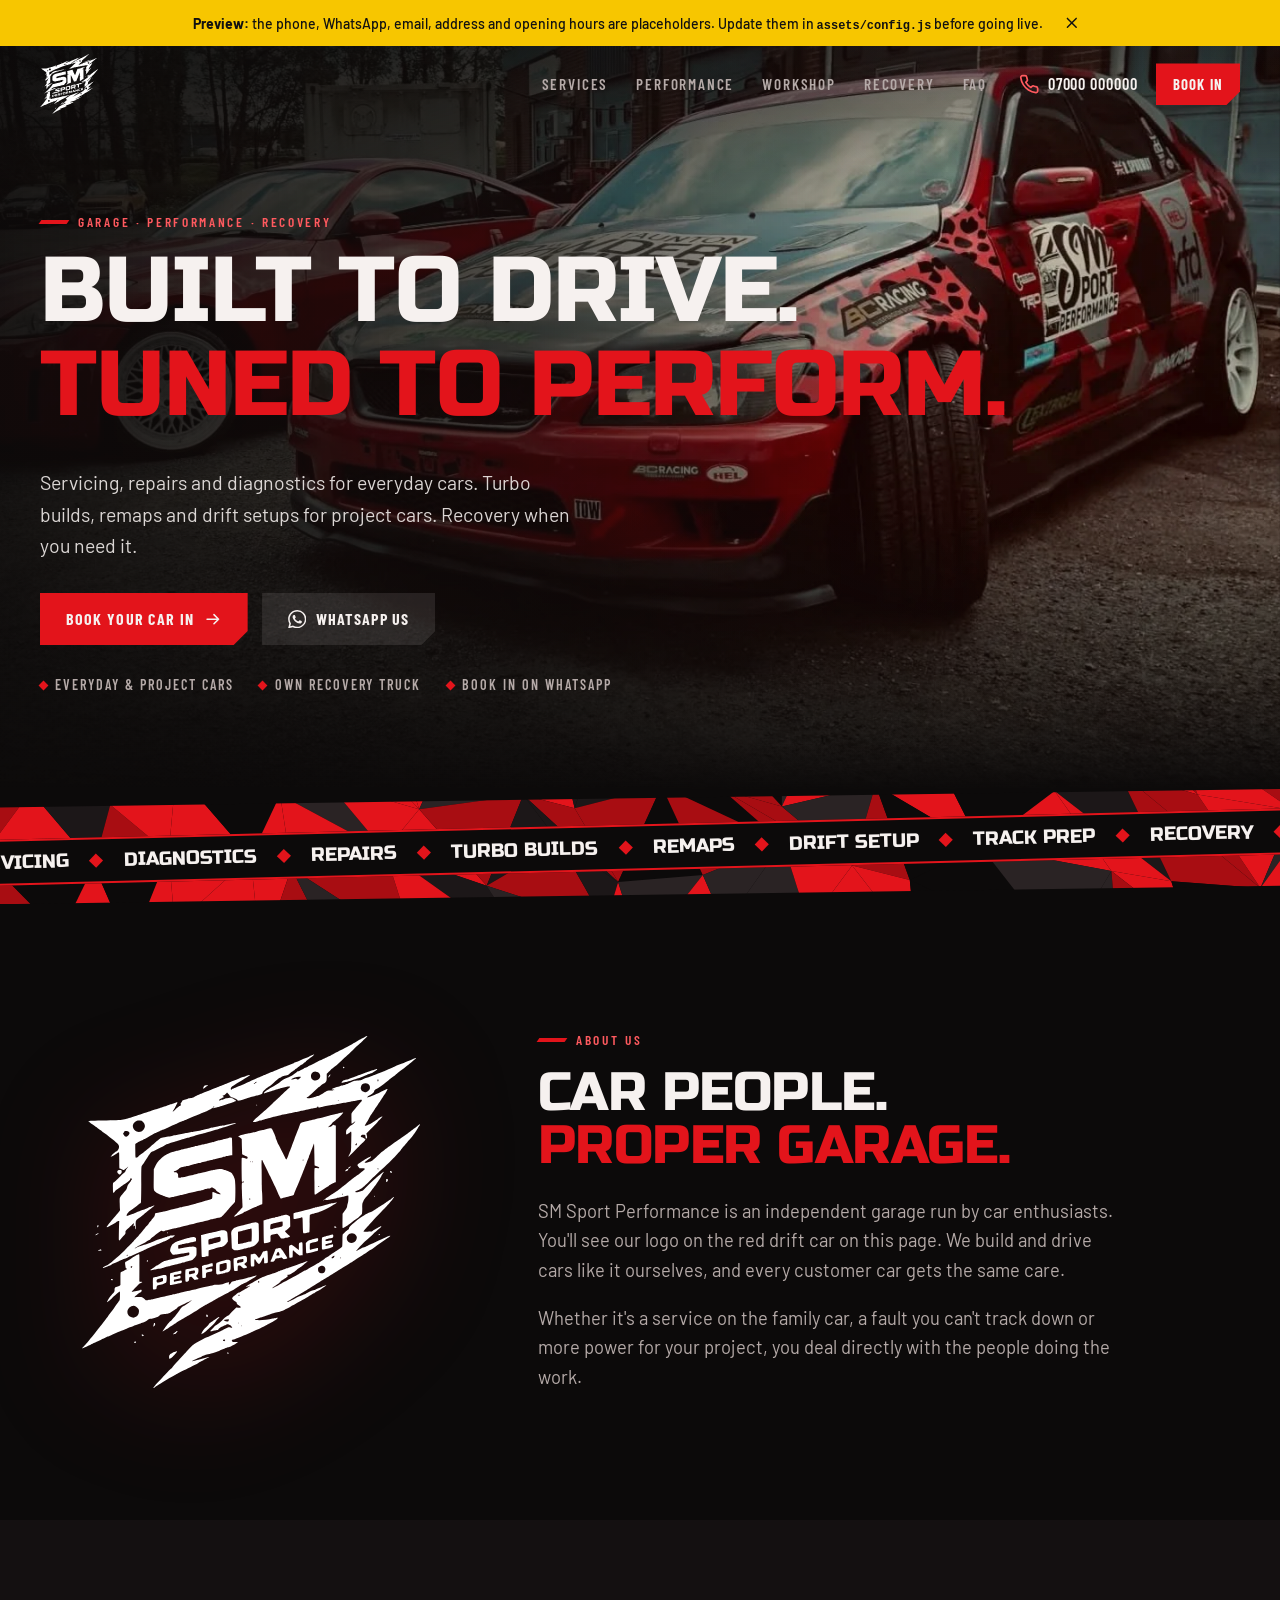
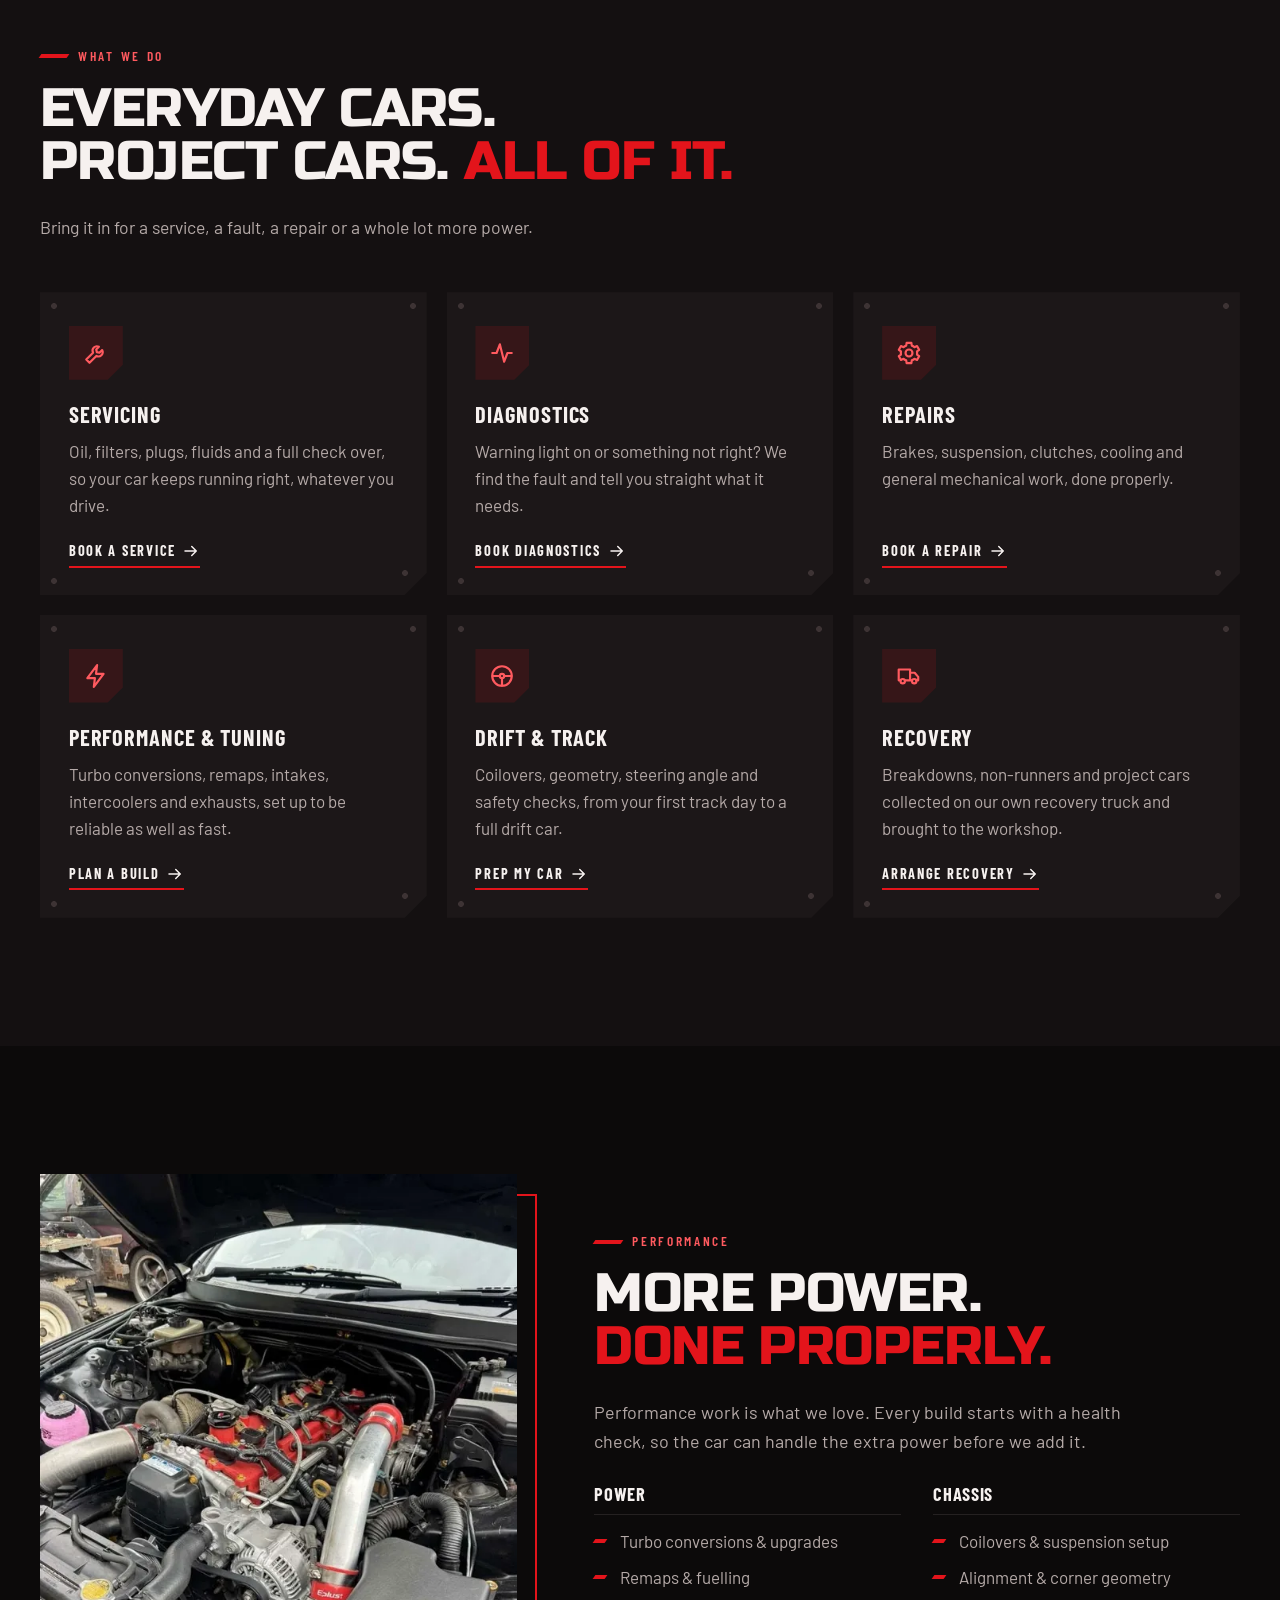
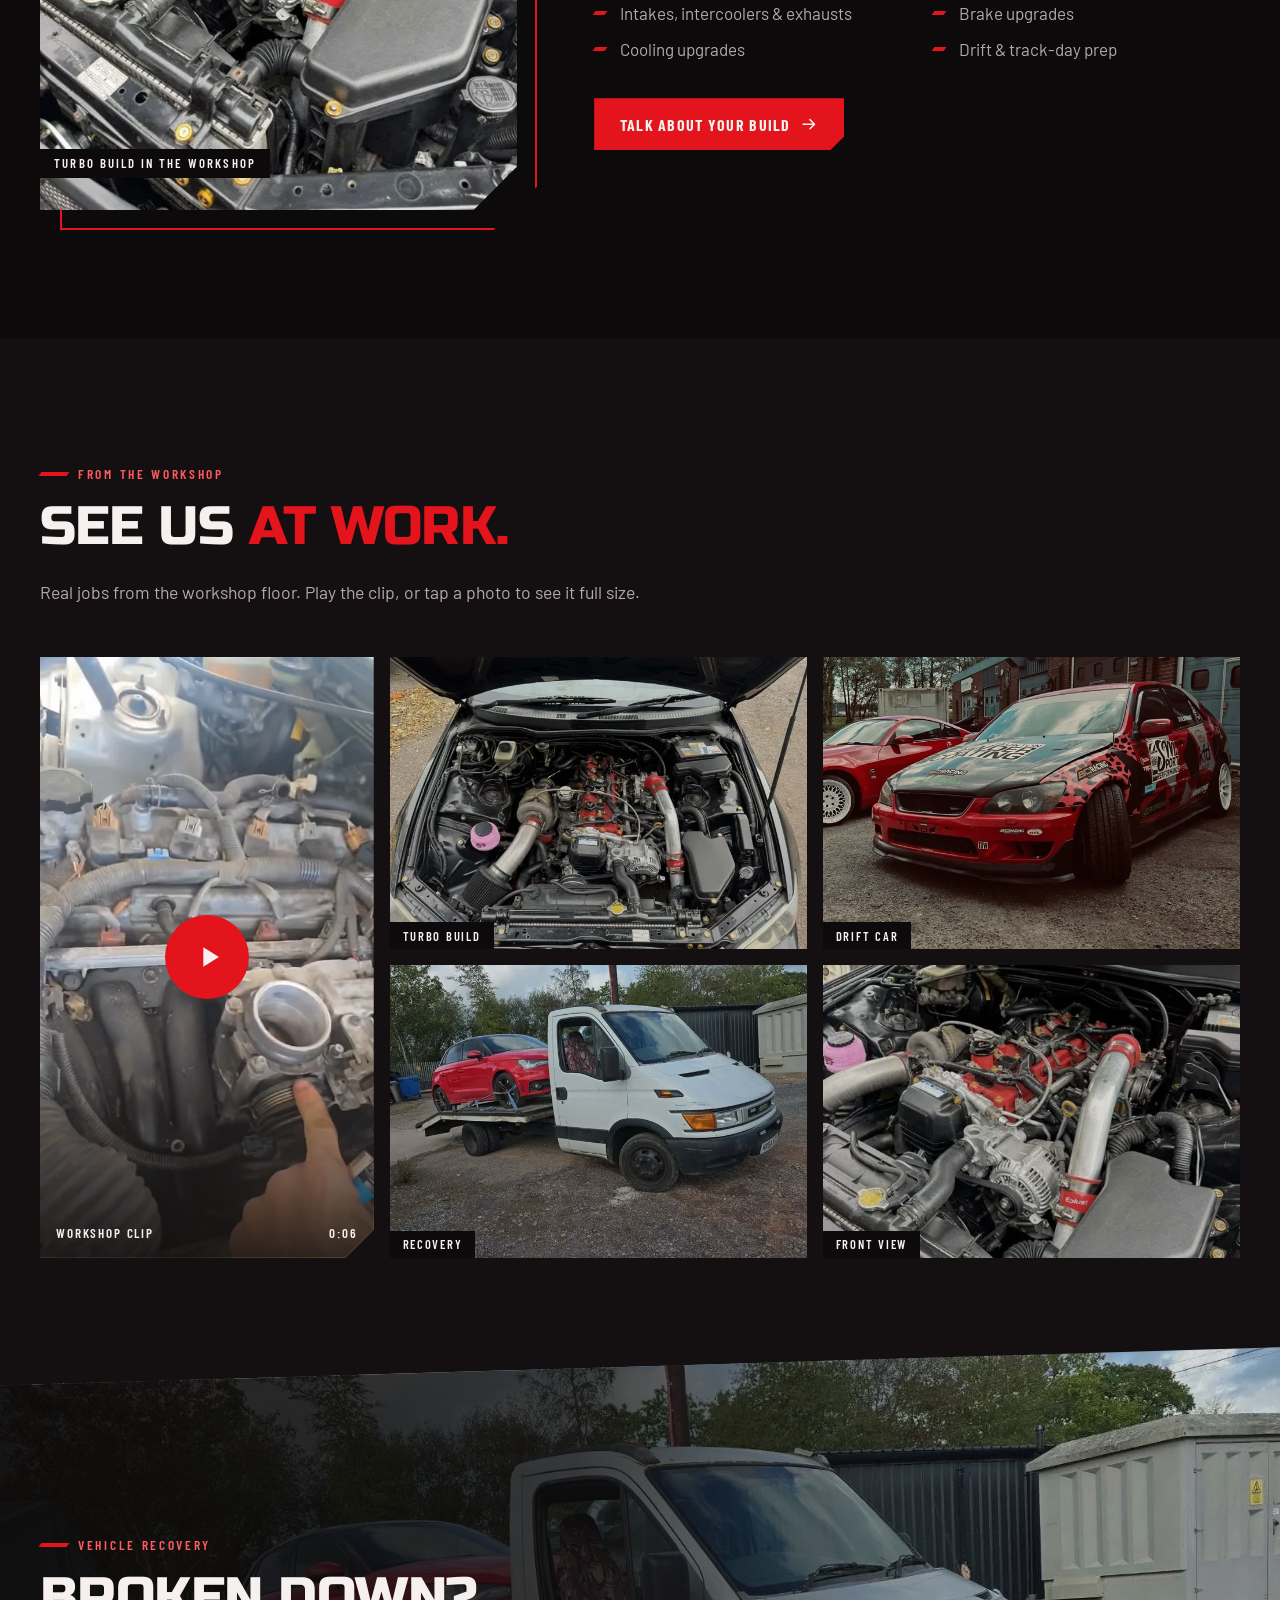
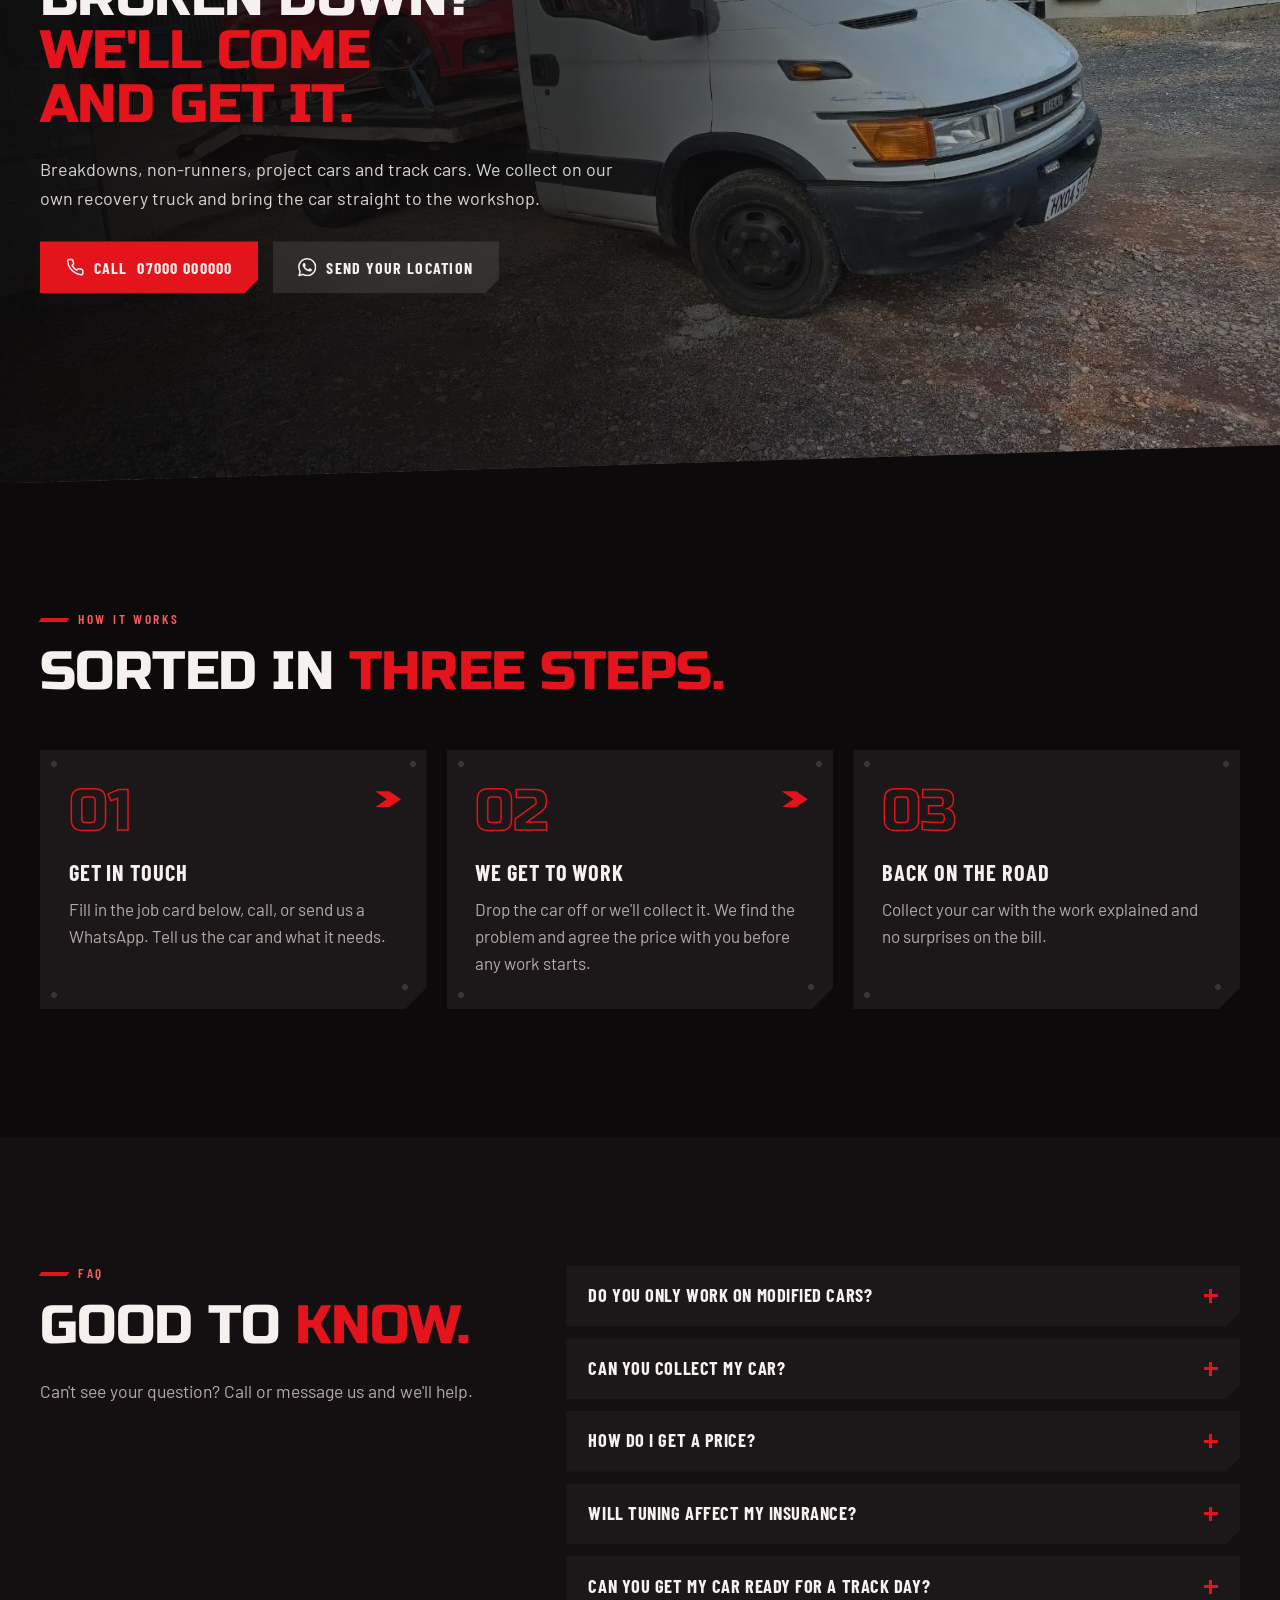
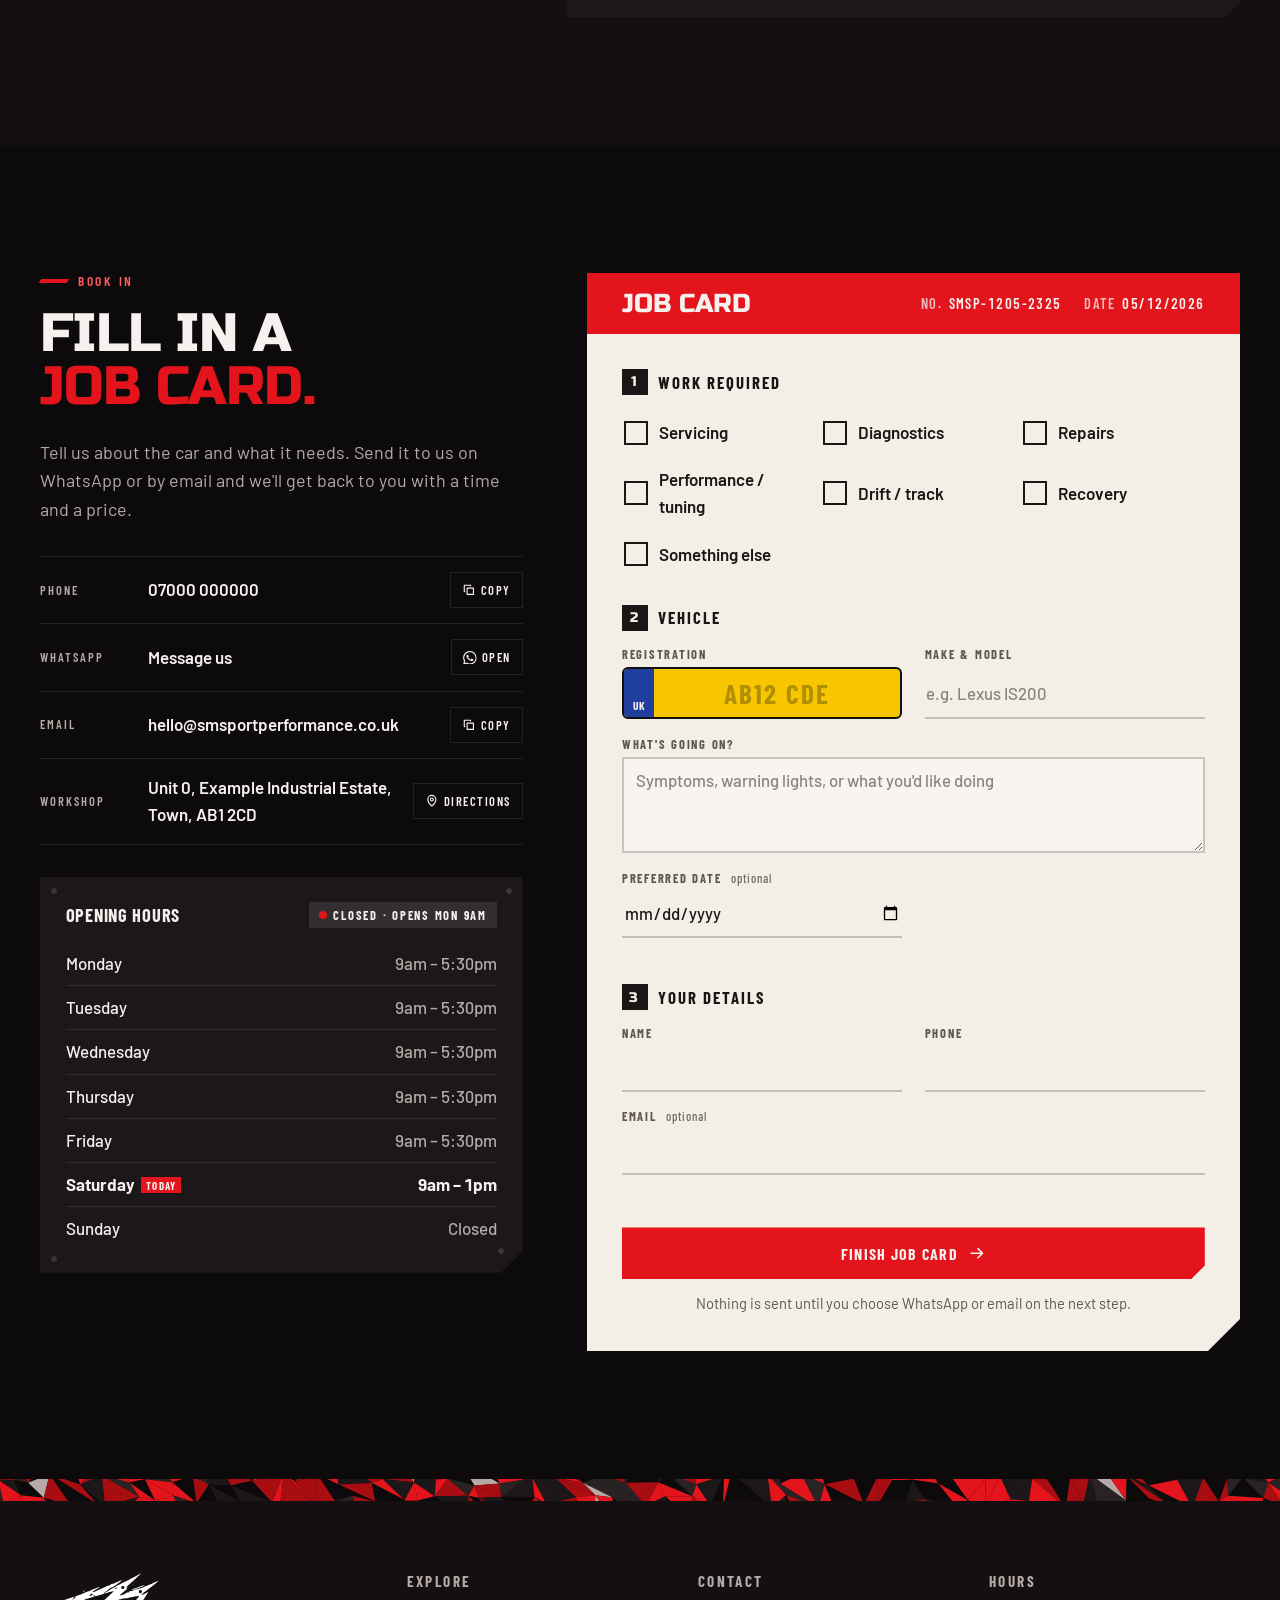
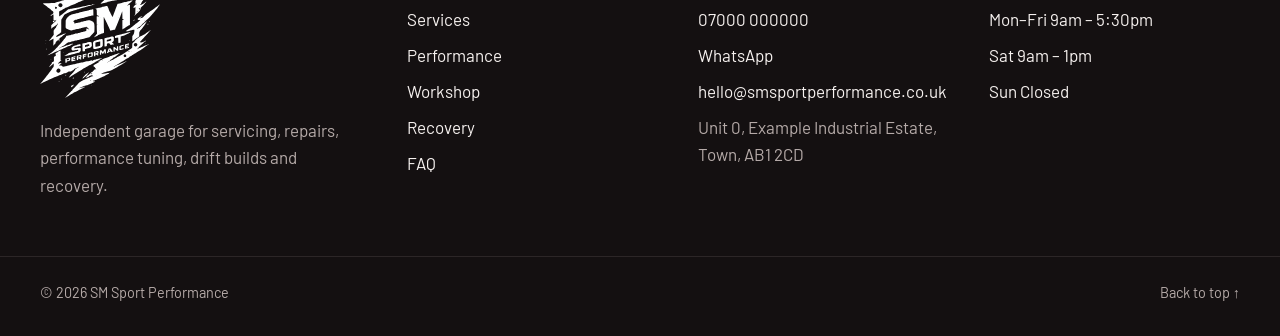
==== commit d6db28e7: "Rebuild SM Sport Performance site with video, gallery and job card booking - Trace the logo to a cri" ====
--- a/index.html
+++ b/index.html
@@ -1,234 +1,562 @@
 <!doctype html>
-<html lang="en">
+<html lang="en-GB">
 <head>
   <meta charset="utf-8">
-  <meta name="viewport" content="width=device-width, initial-scale=1">
   <title>SM Sport Performance</title>
-  <meta name="description" content="SM Sport Performance: garage, performance tuning, drift and track builds, servicing, repairs and vehicle recovery.">
-  <meta name="theme-color" content="#0a0a0a">
-  <link rel="icon" href="assets/img/logo-black.png">
+  <meta name="claude:viewport-fit-sides" content="cover">
+  <meta name="viewport" content="width=device-width, initial-scale=1, viewport-fit=cover">
+  <meta name="description" content="SM Sport Performance: independent garage for servicing, diagnostics, repairs, turbo builds, remaps, drift and track setups, and vehicle recovery.">
+  <meta name="theme-color" content="#0c0a0a">
+  <link rel="canonical" href="https://fabskebabs.github.io/smsport-performance/">
+  <meta property="og:type" content="website">
+  <meta property="og:site_name" content="SM Sport Performance">
+  <meta property="og:title" content="SM Sport Performance">
+  <meta property="og:description" content="Servicing, repairs, turbo builds, drift setups and recovery. Book in on WhatsApp.">
+  <meta property="og:url" content="https://fabskebabs.github.io/smsport-performance/">
+  <meta property="og:image" content="https://fabskebabs.github.io/smsport-performance/og-image.jpg">
+  <meta property="og:image:width" content="1200">
+  <meta property="og:image:height" content="630">
+  <meta property="og:image:alt" content="SM Sport Performance logo beside a red drift car">
+  <meta name="twitter:card" content="summary_large_image">
+  <link rel="icon" href="favicon.svg" type="image/svg+xml">
+  <link rel="icon" href="favicon-32.png" sizes="32x32" type="image/png">
+  <link rel="apple-touch-icon" href="apple-touch-icon.png">
   <link rel="preconnect" href="https://fonts.googleapis.com">
   <link rel="preconnect" href="https://fonts.gstatic.com" crossorigin>
-  <link href="https://fonts.googleapis.com/css2?family=Chakra+Petch:ital,wght@0,600;0,700;1,700&family=Inter:wght@400;500;600;700&display=swap" rel="stylesheet">
+  <link href="https://fonts.googleapis.com/css2?family=Barlow+Condensed:wght@500;600;700&family=Barlow:wght@400;500;600;700&family=Russo+One&display=swap" rel="stylesheet">
+  <link rel="preload" as="image" href="assets/img/drift-car-1680.webp" imagesrcset="assets/img/drift-car-960.webp 960w, assets/img/drift-car-1680.webp 1680w" imagesizes="100vw">
   <link rel="stylesheet" href="assets/styles.css">
 </head>
 <body>
+  <svg class="sprite" aria-hidden="true" focusable="false">
+    <defs>
+      <symbol id="i-arrow" viewBox="0 0 24 24"><path d="M4 12h15M13 6l6 6-6 6"/></symbol>
+      <symbol id="i-phone" viewBox="0 0 24 24"><path d="M22 16.9v3a2 2 0 0 1-2.2 2 19.8 19.8 0 0 1-8.6-3.1 19.5 19.5 0 0 1-6-6A19.8 19.8 0 0 1 2.1 4.2 2 2 0 0 1 4.1 2h3a2 2 0 0 1 2 1.7c.1.9.4 1.8.7 2.7a2 2 0 0 1-.5 2.1L8 9.8a16 16 0 0 0 6 6l1.3-1.3a2 2 0 0 1 2.1-.4c.9.3 1.8.6 2.7.7a2 2 0 0 1 1.7 2z"/></symbol>
+      <symbol id="i-wa" viewBox="0 0 24 24"><path fill="currentColor" stroke="none" d="M17.47 14.38c-.3-.15-1.76-.87-2.03-.97-.27-.1-.47-.15-.67.15-.2.3-.77.97-.94 1.16-.17.2-.35.22-.64.08-.3-.15-1.26-.47-2.39-1.48-.88-.79-1.48-1.76-1.65-2.06-.17-.3-.02-.46.13-.6.13-.14.3-.35.45-.52.15-.17.2-.3.3-.5.1-.2.05-.37-.03-.52-.07-.15-.67-1.61-.92-2.2-.24-.58-.49-.5-.67-.51h-.57c-.2 0-.52.07-.79.37-.27.3-1.04 1.02-1.04 2.48s1.07 2.88 1.21 3.07c.15.2 2.1 3.2 5.08 4.49.71.31 1.26.49 1.7.63.71.22 1.36.19 1.87.12.57-.09 1.76-.72 2-1.41.25-.7.25-1.29.18-1.41-.08-.13-.27-.2-.57-.35m-5.42 7.4h-.01a9.87 9.87 0 0 1-5.03-1.38l-.36-.21-3.74.98 1-3.65-.24-.37a9.86 9.86 0 0 1-1.51-5.26c0-5.45 4.44-9.88 9.89-9.88 2.64 0 5.12 1.03 6.99 2.9a9.83 9.83 0 0 1 2.89 6.99c0 5.45-4.44 9.88-9.88 9.88m8.41-18.3A11.82 11.82 0 0 0 12.05 0C5.5 0 .16 5.34.16 11.89c0 2.1.55 4.14 1.59 5.95L.06 24l6.3-1.65a11.88 11.88 0 0 0 5.68 1.45h.01c6.55 0 11.89-5.34 11.89-11.89a11.82 11.82 0 0 0-3.48-8.41z"/></symbol>
+      <symbol id="i-mail" viewBox="0 0 24 24"><path d="M3 5h18v14H3zM3 6l9 7 9-7"/></symbol>
+      <symbol id="i-copy" viewBox="0 0 24 24"><path d="M9 9h11v11H9zM5 15H4V4h11v1"/></symbol>
+      <symbol id="i-pin" viewBox="0 0 24 24"><path d="M12 21s-7-6.2-7-11.5a7 7 0 0 1 14 0C19 14.8 12 21 12 21z"/><circle cx="12" cy="9.5" r="2.5"/></symbol>
+      <symbol id="i-play" viewBox="0 0 24 24"><path fill="currentColor" stroke="none" d="M8 5.2v13.6L19 12z"/></symbol>
+      <symbol id="i-close" viewBox="0 0 24 24"><path d="M6 6l12 12M18 6L6 18"/></symbol>
+      <symbol id="i-left" viewBox="0 0 24 24"><path d="M15 5l-7 7 7 7"/></symbol>
+      <symbol id="i-right" viewBox="0 0 24 24"><path d="M9 5l7 7-7 7"/></symbol>
+      <symbol id="i-check" viewBox="0 0 24 24"><path d="M4 12.5l5 5L20 6.5"/></symbol>
+      <symbol id="i-service" viewBox="0 0 24 24"><path d="M14.7 6.3a4 4 0 0 0-5.4 5.4L3 18l3 3 6.3-6.3a4 4 0 0 0 5.4-5.4l-2.5 2.5-2.4-.6-.6-2.4z"/></symbol>
+      <symbol id="i-diag" viewBox="0 0 24 24"><path d="M3 12h4l3-8 4 16 3-8h4"/></symbol>
+      <symbol id="i-cog" viewBox="0 0 24 24"><circle cx="12" cy="12" r="3.2"/><path d="M19.4 13.4a7.7 7.7 0 0 0 0-2.8l2-1.5-2-3.5-2.4 1a7.6 7.6 0 0 0-2.4-1.4L14.2 2.6h-4.4l-.4 2.6A7.6 7.6 0 0 0 7 6.6l-2.4-1-2 3.5 2 1.5a7.7 7.7 0 0 0 0 2.8l-2 1.5 2 3.5 2.4-1a7.6 7.6 0 0 0 2.4 1.4l.4 2.6h4.4l.4-2.6a7.6 7.6 0 0 0 2.4-1.4l2.4 1 2-3.5z"/></symbol>
+      <symbol id="i-bolt" viewBox="0 0 24 24"><path d="M13 2L4 14h7l-1 8 9-12h-7z"/></symbol>
+      <symbol id="i-wheel" viewBox="0 0 24 24"><circle cx="12" cy="12" r="9"/><circle cx="12" cy="12" r="2"/><path d="M12 14v7M10 12H3.3M14 12h6.7"/></symbol>
+      <symbol id="i-truck" viewBox="0 0 24 24"><path d="M2.5 16V6h10.5v10M13 9h4.2l3.3 3.8V16h-1.6M2.5 16h1.6M8.4 16h6.2"/><circle cx="6.2" cy="16.8" r="2"/><circle cx="16.8" cy="16.8" r="2"/></symbol>
+      <symbol id="i-instagram" viewBox="0 0 24 24"><rect x="3" y="3" width="18" height="18" rx="5"/><circle cx="12" cy="12" r="4"/><circle cx="17.5" cy="6.5" r="1" fill="currentColor" stroke="none"/></symbol>
+      <symbol id="i-tiktok" viewBox="0 0 24 24"><path d="M14 3v11.2a3.8 3.8 0 1 1-3.8-3.8M14 3a5 5 0 0 0 5 5"/></symbol>
+      <symbol id="i-facebook" viewBox="0 0 24 24"><path d="M15 3h-2.5A3.5 3.5 0 0 0 9 6.5V10H6v4h3v7h4v-7h3l.5-4H13V7a1 1 0 0 1 1-1h1z"/></symbol>
+      <symbol id="i-youtube" viewBox="0 0 24 24"><rect x="2" y="5.5" width="20" height="13" rx="4"/><path fill="currentColor" stroke="none" d="M10 9.3v5.4l4.7-2.7z"/></symbol>
+    </defs>
+  </svg>
+
+  <a class="skip" href="#main">Skip to content</a>
+
   <header class="nav" id="top">
-    <div class="container nav__inner">
-      <a href="#top" class="logo" aria-label="SM Sport Performance home">
-        <img src="assets/img/logo-white.png" alt="SM Sport Performance" width="440" height="459">
+    <div class="notice" id="notice" hidden>
+      <p><strong>Preview:</strong> the phone, WhatsApp, email, address and opening hours are placeholders. Update them in <code>assets/config.js</code> before going live.</p>
+      <button type="button" class="notice__close" id="notice-close" aria-label="Hide this message"><svg class="icon" aria-hidden="true"><use href="#i-close"></use></svg></button>
+    </div>
+    <div class="wrap nav__bar">
+      <a class="nav__logo" href="#top" aria-label="SM Sport Performance, back to top">
+        <img src="assets/img/logo.svg" alt="SM Sport Performance" width="440" height="459">
       </a>
-      <nav class="nav__menu" id="nav-menu">
+      <nav class="nav__links" aria-label="Main">
         <a href="#services">Services</a>
-        <a href="#builds">Builds</a>
+        <a href="#performance">Performance</a>
+        <a href="#workshop">Workshop</a>
         <a href="#recovery">Recovery</a>
-        <a href="#how">How it works</a>
-        <a href="#book" class="btn btn--small">Book in</a>
+        <a href="#faq">FAQ</a>
       </nav>
-      <button class="nav__toggle" aria-label="Open menu" aria-expanded="false" aria-controls="nav-menu">
-        <span></span><span></span><span></span>
-      </button>
+      <div class="nav__actions">
+        <a class="nav__phone" href="tel:+447000000000" data-site-tel>
+          <svg class="icon" aria-hidden="true"><use href="#i-phone"></use></svg>
+          <span data-site="phone">07000 000000</span>
+        </a>
+        <a class="btn btn--sm nav__book" href="#book">Book in</a>
+        <button class="nav__toggle" type="button" aria-expanded="false" aria-controls="menu" aria-label="Open menu">
+          <span></span><span></span>
+        </button>
+      </div>
     </div>
+    <div class="nav__progress" aria-hidden="true"></div>
   </header>
 
-  <main>
-    <section class="hero">
-      <img class="hero__img" src="assets/img/drift-car.webp" alt="SM Sport Performance liveried drift car parked next to a red Nissan 350Z outside the workshop" width="1680" height="881" fetchpriority="high">
+  <div class="menu" id="menu">
+    <nav class="menu__links" aria-label="Menu">
+      <a href="#services">Services</a>
+      <a href="#performance">Performance</a>
+      <a href="#workshop">Workshop</a>
+      <a href="#recovery">Recovery</a>
+      <a href="#faq">FAQ</a>
+      <a href="#book">Book in</a>
+    </nav>
+    <div class="menu__contact">
+      <a class="btn" href="tel:+447000000000" data-site-tel>
+        <svg class="icon" aria-hidden="true"><use href="#i-phone"></use></svg>
+        Call <span data-site="phone">07000 000000</span>
+      </a>
+      <a class="btn btn--ghost" href="https://wa.me/447000000000" data-site-wa="" data-site-if="whatsapp" target="_blank" rel="noopener">
+        <svg class="icon" aria-hidden="true"><use href="#i-wa"></use></svg>
+        WhatsApp us
+      </a>
+    </div>
+  </div>
+
+  <main id="main">
+    <section class="hero" aria-labelledby="hero-title">
+      <img class="hero__img" src="assets/img/drift-car-1680.webp" srcset="assets/img/drift-car-960.webp 960w, assets/img/drift-car-1680.webp 1680w" sizes="100vw" alt="Red drift car in SM Sport Performance livery parked beside a red Nissan 350Z outside the workshop" width="1680" height="881" fetchpriority="high">
       <div class="hero__shade" aria-hidden="true"></div>
-      <div class="container hero__inner">
-        <p class="eyebrow">Garage · Performance · Recovery</p>
-        <h1>Built to drive.<br><span class="red">Tuned to perform.</span></h1>
-        <p class="hero__lead">From everyday servicing and repairs to turbo builds and drift cars, we look after your car like it's one of our own.</p>
+      <div class="hero__sweep" aria-hidden="true"></div>
+      <div class="wrap hero__content">
+        <p class="label">Garage · Performance · Recovery</p>
+        <h1 class="hero__title" id="hero-title">
+          <span class="line"><span>Built to drive.</span></span>
+          <span class="line line--red"><span>Tuned to perform.</span></span>
+        </h1>
+        <p class="hero__lead">Servicing, repairs and diagnostics for everyday cars. Turbo builds, remaps and drift setups for project cars. Recovery when you need it.</p>
         <div class="hero__cta">
-          <a href="#book" class="btn">Book your car in <span aria-hidden="true">→</span></a>
-          <a href="tel:+447000000000" class="btn btn--ghost">Call 07000 000000</a>
-        </div>
-      </div>
-      <div class="hero__slash" aria-hidden="true"></div>
-    </section>
-
-    <section class="section" id="services">
-      <div class="container">
-        <header class="section__head">
-          <p class="eyebrow">What we do</p>
-          <h2>Everyday cars. <span class="red">Project cars.</span> All of it.</h2>
-          <p>Whether it needs a service, a fix or a whole lot more power, bring it to us.</p>
+          <a class="btn" href="#book">Book your car in <svg class="icon" aria-hidden="true"><use href="#i-arrow"></use></svg></a>
+          <a class="btn btn--ghost" href="https://wa.me/447000000000" data-site-wa="Hi SM Sport Performance, " data-site-if="whatsapp" target="_blank" rel="noopener">
+            <svg class="icon" aria-hidden="true"><use href="#i-wa"></use></svg> WhatsApp us
+          </a>
+        </div>
+        <ul class="hero__facts">
+          <li>Everyday &amp; project cars</li>
+          <li>Own recovery truck</li>
+          <li data-site-if="whatsapp">Book in on WhatsApp</li>
+        </ul>
+      </div>
+    </section>
+
+    <div class="livery" aria-hidden="true">
+      <canvas class="livery__canvas" data-livery data-seed="11"></canvas>
+      <div class="ticker">
+        <div class="ticker__track" data-ticker>
+          <div class="ticker__group">
+            <span>Servicing</span><span>Diagnostics</span><span>Repairs</span><span>Turbo builds</span><span>Remaps</span><span>Drift setup</span><span>Track prep</span><span>Recovery</span>
+          </div>
+        </div>
+      </div>
+    </div>
+
+    <section class="section intro" id="about" aria-labelledby="about-title">
+      <div class="wrap intro__grid">
+        <img class="intro__logo" src="assets/img/logo.svg" alt="" width="440" height="459" loading="lazy">
+        <div class="intro__copy">
+          <p class="label">About us</p>
+          <h2 id="about-title">Car people. <span class="red">Proper garage.</span></h2>
+          <p>SM Sport Performance is an independent garage run by car enthusiasts. You'll see our logo on the red drift car on this page. We build and drive cars like it ourselves, and every customer car gets the same care.</p>
+          <p>Whether it's a service on the family car, a fault you can't track down or more power for your project, you deal directly with the people doing the work.</p>
+        </div>
+      </div>
+    </section>
+
+    <section class="section section--alt" id="services" aria-labelledby="services-title">
+      <div class="wrap">
+        <header class="head">
+          <p class="label">What we do</p>
+          <h2 id="services-title">Everyday cars. Project cars. <span class="red">All of it.</span></h2>
+          <p>Bring it in for a service, a fault, a repair or a whole lot more power.</p>
         </header>
-        <div class="grid grid--services">
-          <article class="card card--hot">
-            <svg class="card__icon" viewBox="0 0 24 24" aria-hidden="true"><path d="M13 2L4 14h7l-1 8 9-12h-7z"/></svg>
-            <h3>Performance &amp; tuning</h3>
-            <p>Remaps, turbo conversions, intakes, intercoolers and exhausts, set up to be reliable as well as fast.</p>
+        <div class="services">
+          <article class="service bolted">
+            <span class="service__icon" aria-hidden="true"><svg class="icon"><use href="#i-service"></use></svg></span>
+            <h3>Servicing</h3>
+            <p>Oil, filters, plugs, fluids and a full check over, so your car keeps running right, whatever you drive.</p>
+            <a class="service__link" href="#book" data-service="Servicing">Book a service <svg class="icon" aria-hidden="true"><use href="#i-arrow"></use></svg></a>
           </article>
-          <article class="card card--hot">
-            <svg class="card__icon" viewBox="0 0 24 24" aria-hidden="true"><circle cx="12" cy="12" r="9"/><path d="M12 3v4M12 17v4M3 12h4M17 12h4"/><circle cx="12" cy="12" r="3"/></svg>
-            <h3>Drift &amp; track builds</h3>
-            <p>Coilovers, geometry, steering angle and safety kit, from your first track day to a full competition car.</p>
+          <article class="service bolted">
+            <span class="service__icon" aria-hidden="true"><svg class="icon"><use href="#i-diag"></use></svg></span>
+            <h3>Diagnostics</h3>
+            <p>Warning light on or something not right? We find the fault and tell you straight what it needs.</p>
+            <a class="service__link" href="#book" data-service="Diagnostics">Book diagnostics <svg class="icon" aria-hidden="true"><use href="#i-arrow"></use></svg></a>
           </article>
-          <article class="card">
-            <svg class="card__icon" viewBox="0 0 24 24" aria-hidden="true"><path d="M14.7 6.3a4 4 0 0 0-5.4 5.4L3 18l3 3 6.3-6.3a4 4 0 0 0 5.4-5.4l-2.5 2.5-2.4-.6-.6-2.4z"/></svg>
-            <h3>Servicing</h3>
-            <p>Oil, filters, plugs, fluids and checks to keep your car running right, whatever you drive.</p>
-          </article>
-          <article class="card">
-            <svg class="card__icon" viewBox="0 0 24 24" aria-hidden="true"><path d="M3 12h4l3-8 4 16 3-8h4"/></svg>
-            <h3>Diagnostics</h3>
-            <p>Warning light on or something not right? We'll find the fault and tell you straight what it needs.</p>
-          </article>
-          <article class="card">
-            <svg class="card__icon" viewBox="0 0 24 24" aria-hidden="true"><path d="M4 14h16M4 10h16M7 6h10l3 4v8H4v-8z"/></svg>
+          <article class="service bolted">
+            <span class="service__icon" aria-hidden="true"><svg class="icon"><use href="#i-cog"></use></svg></span>
             <h3>Repairs</h3>
             <p>Brakes, suspension, clutches, cooling and general mechanical work, done properly.</p>
+            <a class="service__link" href="#book" data-service="Repairs">Book a repair <svg class="icon" aria-hidden="true"><use href="#i-arrow"></use></svg></a>
           </article>
-          <article class="card">
-            <svg class="card__icon" viewBox="0 0 24 24" aria-hidden="true"><path d="M3 17h2l2-6h7l3 6h4M5 17a2 2 0 1 0 4 0M15 17a2 2 0 1 0 4 0M14 11V6h3l3 5"/></svg>
+          <article class="service bolted">
+            <span class="service__icon" aria-hidden="true"><svg class="icon"><use href="#i-bolt"></use></svg></span>
+            <h3>Performance &amp; tuning</h3>
+            <p>Turbo conversions, remaps, intakes, intercoolers and exhausts, set up to be reliable as well as fast.</p>
+            <a class="service__link" href="#book" data-service="Performance / tuning">Plan a build <svg class="icon" aria-hidden="true"><use href="#i-arrow"></use></svg></a>
+          </article>
+          <article class="service bolted">
+            <span class="service__icon" aria-hidden="true"><svg class="icon"><use href="#i-wheel"></use></svg></span>
+            <h3>Drift &amp; track</h3>
+            <p>Coilovers, geometry, steering angle and safety checks, from your first track day to a full drift car.</p>
+            <a class="service__link" href="#book" data-service="Drift / track">Prep my car <svg class="icon" aria-hidden="true"><use href="#i-arrow"></use></svg></a>
+          </article>
+          <article class="service bolted">
+            <span class="service__icon" aria-hidden="true"><svg class="icon"><use href="#i-truck"></use></svg></span>
             <h3>Recovery</h3>
-            <p>Broken down, non-runner or project car to collect? We'll pick it up on our own recovery truck.</p>
+            <p>Breakdowns, non-runners and project cars collected on our own recovery truck and brought to the workshop.</p>
+            <a class="service__link" href="#book" data-service="Recovery">Arrange recovery <svg class="icon" aria-hidden="true"><use href="#i-arrow"></use></svg></a>
           </article>
         </div>
       </div>
     </section>
 
-    <section class="section section--alt" id="builds">
-      <div class="container">
-        <header class="section__head">
-          <p class="eyebrow">From the workshop</p>
-          <h2>We build <span class="red">what we drive.</span></h2>
-          <p>Performance is what we love. The same hands that build our own drift car work on yours.</p>
+    <section class="section" id="performance" aria-labelledby="performance-title">
+      <div class="wrap perf">
+        <figure class="perf__media">
+          <img src="assets/img/engine-bay-2-900.webp" srcset="assets/img/engine-bay-2-600.webp 600w, assets/img/engine-bay-2-900.webp 900w" sizes="(max-width: 900px) 90vw, 480px" alt="Turbocharged engine with a red cam cover and polished intercooler pipework" width="900" height="1200" loading="lazy">
+          <figcaption>Turbo build in the workshop</figcaption>
+        </figure>
+        <div class="perf__copy">
+          <p class="label">Performance</p>
+          <h2 id="performance-title">More power. <span class="red">Done properly.</span></h2>
+          <p class="perf__lead">Performance work is what we love. Every build starts with a health check, so the car can handle the extra power before we add it.</p>
+          <div class="perf__cols">
+            <div>
+              <h3>Power</h3>
+              <ul class="ticks">
+                <li>Turbo conversions &amp; upgrades</li>
+                <li>Remaps &amp; fuelling</li>
+                <li>Intakes, intercoolers &amp; exhausts</li>
+                <li>Cooling upgrades</li>
+              </ul>
+            </div>
+            <div>
+              <h3>Chassis</h3>
+              <ul class="ticks">
+                <li>Coilovers &amp; suspension setup</li>
+                <li>Alignment &amp; corner geometry</li>
+                <li>Brake upgrades</li>
+                <li>Drift &amp; track-day prep</li>
+              </ul>
+            </div>
+          </div>
+          <a class="btn" href="#book" data-service="Performance / tuning">Talk about your build <svg class="icon" aria-hidden="true"><use href="#i-arrow"></use></svg></a>
+        </div>
+      </div>
+    </section>
+
+    <section class="section section--alt" id="workshop" aria-labelledby="workshop-title">
+      <div class="wrap">
+        <header class="head">
+          <p class="label">From the workshop</p>
+          <h2 id="workshop-title">See us <span class="red">at work.</span></h2>
+          <p>Real jobs from the workshop floor. Play the clip, or tap a photo to see it full size.</p>
         </header>
-        <div class="feature">
-          <figure class="feature__img">
-            <img src="assets/img/engine-bay.webp" alt="Turbocharged engine bay with a red cam cover, intercooler piping and an open air filter" width="1200" height="900" loading="lazy">
-          </figure>
-          <div class="feature__copy">
-            <h3>Turbo builds</h3>
-            <p>Turbo kits, manifolds, intercooler pipework, fuelling and mapping, all matched so the power comes in clean and keeps working.</p>
-            <ul class="ticks">
-              <li>Turbo conversions &amp; upgrades</li>
-              <li>Intake, intercooler &amp; exhaust</li>
-              <li>Mapping &amp; fuelling</li>
-              <li>Health checks before any tuning</li>
-            </ul>
-            <a href="#book" class="btn" data-service="Performance / tuning">Talk about your build</a>
-          </div>
-        </div>
-        <div class="feature feature--flip">
-          <figure class="feature__img">
-            <img src="assets/img/drift-car.webp" alt="Red drift car in SM Sport Performance livery with BC Racing coilovers" width="1680" height="881" loading="lazy" style="--pos: 78% 50%">
-          </figure>
-          <div class="feature__copy">
-            <h3>Drift &amp; track</h3>
-            <p>Our own drift car is the proof. We set cars up to be driven hard: suspension, alignment, angle and reliability.</p>
-            <ul class="ticks">
-              <li>Coilovers &amp; suspension setup</li>
-              <li>Alignment &amp; corner geometry</li>
-              <li>Brake &amp; cooling upgrades</li>
-              <li>Track-day prep &amp; checks</li>
-            </ul>
-            <a href="#book" class="btn" data-service="Drift / track build">Start your project</a>
-          </div>
-        </div>
-      </div>
-    </section>
-
-    <section class="recovery" id="recovery">
-      <img class="recovery__img" src="assets/img/recovery.webp" alt="SM Sport Performance recovery truck carrying a red hatchback" width="1600" height="900" loading="lazy">
+        <div class="gallery">
+          <div class="gallery__video video" data-video-wrap>
+            <button class="video__start" type="button" data-video="assets/video/workshop" aria-label="Play workshop video, 6 seconds, with sound">
+              <img src="assets/img/workshop-poster.webp" alt="" width="480" height="864" loading="lazy">
+              <span class="video__play" aria-hidden="true"><svg class="icon"><use href="#i-play"></use></svg></span>
+              <span class="video__meta" aria-hidden="true"><span>Workshop clip</span><span>0:06</span></span>
+            </button>
+          </div>
+          <button class="gallery__item" type="button" data-lightbox data-full="assets/img/engine-bay-1200.webp" data-caption="Turbo build, engine bay">
+            <img src="assets/img/engine-bay-720.webp" alt="Turbocharged engine bay with a red cam cover and intercooler piping" width="720" height="540" loading="lazy">
+            <span class="gallery__cap">Turbo build</span>
+          </button>
+          <button class="gallery__item" type="button" data-lightbox data-full="assets/img/drift-car-1680.webp" data-caption="SM Sport Performance drift car">
+            <img class="gallery__img--livery" src="assets/img/drift-car-960.webp" alt="Red drift car in SM Sport Performance livery with BC Racing coilovers" width="960" height="503" loading="lazy">
+            <span class="gallery__cap">Drift car</span>
+          </button>
+          <button class="gallery__item" type="button" data-lightbox data-full="assets/img/recovery-1600.webp" data-caption="Recovery truck collecting a car">
+            <img src="assets/img/recovery-900.webp" alt="SM Sport Performance recovery truck carrying a red hatchback" width="900" height="506" loading="lazy">
+            <span class="gallery__cap">Recovery</span>
+          </button>
+          <button class="gallery__item" type="button" data-lightbox data-full="assets/img/engine-bay-2-900.webp" data-caption="Turbo build, front view">
+            <img src="assets/img/engine-bay-2-600.webp" alt="Front view of the turbo engine with intercooler pipe and coupler" width="600" height="800" loading="lazy">
+            <span class="gallery__cap">Front view</span>
+          </button>
+        </div>
+      </div>
+    </section>
+
+    <section class="recovery" id="recovery" aria-labelledby="recovery-title">
+      <img class="recovery__img" src="assets/img/recovery-1600.webp" srcset="assets/img/recovery-900.webp 900w, assets/img/recovery-1600.webp 1600w" sizes="100vw" alt="Recovery truck carrying a red hatchback" width="1600" height="900" loading="lazy">
       <div class="recovery__shade" aria-hidden="true"></div>
-      <div class="container recovery__inner">
-        <p class="eyebrow">Vehicle recovery</p>
-        <h2>Broken down?<br><span class="red">We'll come and get it.</span></h2>
-        <p>Breakdowns, non-runners, project cars and track cars. We collect on our own truck and bring it back to the workshop.</p>
-        <a href="tel:+447000000000" class="btn">Call 07000 000000</a>
-      </div>
-    </section>
-
-    <section class="section" id="how">
-      <div class="container">
-        <header class="section__head">
-          <p class="eyebrow">How it works</p>
-          <h2>Sorted in <span class="red">three steps</span></h2>
+      <div class="wrap recovery__content">
+        <p class="label">Vehicle recovery</p>
+        <h2 id="recovery-title">Broken down? <span class="red">We'll come and get it.</span></h2>
+        <p>Breakdowns, non-runners, project cars and track cars. We collect on our own recovery truck and bring the car straight to the workshop.</p>
+        <div class="cta-row">
+          <a class="btn" href="tel:+447000000000" data-site-tel>
+            <svg class="icon" aria-hidden="true"><use href="#i-phone"></use></svg> Call <span data-site="phone">07000 000000</span>
+          </a>
+          <a class="btn btn--ghost" href="https://wa.me/447000000000" data-site-wa="Hi, I need recovery. My car is at: " data-site-if="whatsapp" target="_blank" rel="noopener">
+            <svg class="icon" aria-hidden="true"><use href="#i-wa"></use></svg> Send your location
+          </a>
+        </div>
+      </div>
+    </section>
+
+    <section class="section" id="how" aria-labelledby="how-title">
+      <div class="wrap">
+        <header class="head">
+          <p class="label">How it works</p>
+          <h2 id="how-title">Sorted in <span class="red">three steps.</span></h2>
         </header>
         <ol class="steps">
-          <li class="step">
-            <span class="step__num">01</span>
+          <li class="step bolted">
+            <span class="step__num" aria-hidden="true">01</span>
             <h3>Get in touch</h3>
-            <p>Call, message or send the form. Tell us what the car is and what it needs.</p>
+            <p>Fill in the job card below, call, or send us a WhatsApp. Tell us the car and what it needs.</p>
           </li>
-          <li class="step">
-            <span class="step__num">02</span>
+          <li class="step bolted">
+            <span class="step__num" aria-hidden="true">02</span>
             <h3>We get to work</h3>
-            <p>Drop it off or we'll recover it. We'll find the problem and agree the price with you before we start.</p>
+            <p>Drop the car off or we'll collect it. We find the problem and agree the price with you before any work starts.</p>
           </li>
-          <li class="step">
-            <span class="step__num">03</span>
+          <li class="step bolted">
+            <span class="step__num" aria-hidden="true">03</span>
             <h3>Back on the road</h3>
-            <p>Collect your car sorted, with the work explained and no surprises on the bill.</p>
+            <p>Collect your car with the work explained and no surprises on the bill.</p>
           </li>
         </ol>
       </div>
     </section>
 
-    <section class="section section--alt" id="book">
-      <div class="container split">
-        <div id="contact">
-          <img class="contact__logo" src="assets/img/logo-white.png" alt="" width="440" height="459" loading="lazy">
-          <p class="eyebrow">Book in</p>
-          <h2>Book your car <span class="red">in</span></h2>
-          <p>Send us the details and we'll get back to you. For a breakdown or recovery, call instead.</p>
-          <a href="tel:+447000000000" class="callout">
-            <span class="callout__label">Bookings &amp; recovery</span>
-            <span class="callout__num">07000 000000</span>
-          </a>
-          <ul class="contact-list">
-            <li><strong>Email</strong><a href="mailto:hello@smsportperformance.co.uk">hello@smsportperformance.co.uk</a></li>
-            <li><strong>Workshop</strong><span>Unit address, Town, Postcode</span></li>
-            <li><strong>Hours</strong><span>Mon–Fri 9:00–17:30</span></li>
-          </ul>
-        </div>
-        <form class="form" id="booking-form" novalidate>
-          <div class="form__row">
-            <label>Name<input name="name" required autocomplete="name"></label>
-            <label>Phone<input name="phone" type="tel" required autocomplete="tel"></label>
-          </div>
-          <div class="form__row">
-            <label>Email<input name="email" type="email" autocomplete="email"></label>
-            <label>Registration<input name="reg" class="reg" placeholder="AB12 CDE" required></label>
-          </div>
-          <div class="form__row">
-            <label>What do you need?
-              <select name="service" required>
-                <option value="">Choose…</option>
-                <option>Performance / tuning</option>
-                <option>Drift / track build</option>
-                <option>Servicing</option>
-                <option>Diagnostics</option>
-                <option>Repairs</option>
-                <option>Recovery</option>
-                <option>Something else</option>
-              </select>
-            </label>
-            <label>Preferred date<input name="date" type="date"></label>
-          </div>
-          <label>Details<textarea name="message" rows="4" placeholder="Make, model, what's wrong or what you want doing…"></textarea></label>
-          <button type="submit" class="btn btn--block">Send request <span aria-hidden="true">→</span></button>
-          <p class="form__status" role="status" aria-live="polite"></p>
+    <section class="section section--alt" id="faq" aria-labelledby="faq-title">
+      <div class="wrap faq">
+        <header class="head">
+          <p class="label">FAQ</p>
+          <h2 id="faq-title">Good to <span class="red">know.</span></h2>
+          <p>Can't see your question? Call or message us and we'll help.</p>
+        </header>
+        <div class="faq__list">
+          <details>
+            <summary>Do you only work on modified cars?</summary>
+            <p>No. Everyday cars are welcome. We service, diagnose and repair whatever you drive, not just project cars.</p>
+          </details>
+          <details>
+            <summary>Can you collect my car?</summary>
+            <p>Yes. We have our own recovery truck for breakdowns, non-runners and project cars. Call us, or send your location on WhatsApp.</p>
+          </details>
+          <details>
+            <summary>How do I get a price?</summary>
+            <p>Send us the job card below, or call or message with your reg and what you need. We'll give you a price before any work starts.</p>
+          </details>
+          <details>
+            <summary>Will tuning affect my insurance?</summary>
+            <p>Any modification, including a remap, should be declared to your insurer. We'll tell you exactly what we've changed so you can let them know.</p>
+          </details>
+          <details>
+            <summary>Can you get my car ready for a track day?</summary>
+            <p>Yes. From a first track day to a full drift setup, we can prepare the car and check it over before you head out.</p>
+          </details>
+        </div>
+      </div>
+    </section>
+
+    <section class="section book" id="book" aria-labelledby="book-title">
+      <div class="wrap book__grid">
+        <div class="book__info">
+          <p class="label">Book in</p>
+          <h2 id="book-title">Fill in a <span class="red">job card.</span></h2>
+          <p class="book__lead">Tell us about the car and what it needs. Send it to us on WhatsApp or by email and we'll get back to you with a time and a price.</p>
+
+          <div class="contact">
+            <div class="contact__row">
+              <span class="contact__label">Phone</span>
+              <a class="contact__value" href="tel:+447000000000" data-site-tel><span data-site="phone">07000 000000</span></a>
+              <button class="mini-btn" type="button" data-copy="phone"><svg class="icon" aria-hidden="true"><use href="#i-copy"></use></svg><span>Copy</span></button>
+            </div>
+            <div class="contact__row" data-site-if="whatsapp">
+              <span class="contact__label">WhatsApp</span>
+              <a class="contact__value" href="https://wa.me/447000000000" data-site-wa="Hi SM Sport Performance, " target="_blank" rel="noopener">Message us</a>
+              <a class="mini-btn" href="https://wa.me/447000000000" data-site-wa="Hi SM Sport Performance, " target="_blank" rel="noopener" aria-label="Open WhatsApp"><svg class="icon" aria-hidden="true"><use href="#i-wa"></use></svg><span>Open</span></a>
+            </div>
+            <div class="contact__row">
+              <span class="contact__label">Email</span>
+              <a class="contact__value" href="mailto:hello@smsportperformance.co.uk" data-site-mail><span data-site="email">hello@smsportperformance.co.uk</span></a>
+              <button class="mini-btn" type="button" data-copy="email"><svg class="icon" aria-hidden="true"><use href="#i-copy"></use></svg><span>Copy</span></button>
+            </div>
+            <div class="contact__row">
+              <span class="contact__label">Workshop</span>
+              <address class="contact__value" data-site="address">Unit 0, Example Industrial Estate, Town, AB1 2CD</address>
+              <a class="mini-btn" href="https://www.google.com/maps" data-site-maps target="_blank" rel="noopener"><svg class="icon" aria-hidden="true"><use href="#i-pin"></use></svg><span>Directions</span></a>
+            </div>
+          </div>
+
+          <div class="hours bolted">
+            <div class="hours__head">
+              <h3>Opening hours</h3>
+              <span class="status" id="open-status" hidden></span>
+            </div>
+            <table class="hours__table">
+              <caption class="sr-only">Opening hours by day</caption>
+              <tbody data-hours>
+                <tr><th scope="row">Monday</th><td>9am – 5:30pm</td></tr>
+                <tr><th scope="row">Tuesday</th><td>9am – 5:30pm</td></tr>
+                <tr><th scope="row">Wednesday</th><td>9am – 5:30pm</td></tr>
+                <tr><th scope="row">Thursday</th><td>9am – 5:30pm</td></tr>
+                <tr><th scope="row">Friday</th><td>9am – 5:30pm</td></tr>
+                <tr><th scope="row">Saturday</th><td>9am – 1pm</td></tr>
+                <tr><th scope="row">Sunday</th><td>Closed</td></tr>
+              </tbody>
+            </table>
+          </div>
+
+          <ul class="socials" data-socials hidden></ul>
+        </div>
+
+        <form class="jobcard" id="jobcard" novalidate aria-labelledby="jobcard-title">
+          <header class="jobcard__head">
+            <p class="jobcard__title" id="jobcard-title">Job card</p>
+            <dl class="jobcard__meta">
+              <div><dt>No.</dt><dd id="job-no">SMSP</dd></div>
+              <div><dt>Date</dt><dd id="job-date"></dd></div>
+            </dl>
+          </header>
+
+          <div class="jobcard__body" id="jc-body">
+            <fieldset class="jc-block">
+              <legend class="jc-legend"><span class="jc-step">1</span> Work required</legend>
+              <div class="tickboxes">
+                <label class="tick" for="w-servicing"><input type="checkbox" name="work" value="Servicing" id="w-servicing" aria-describedby="work-error"><span class="tick__box" aria-hidden="true"></span>Servicing</label>
+                <label class="tick" for="w-diagnostics"><input type="checkbox" name="work" value="Diagnostics" id="w-diagnostics" aria-describedby="work-error"><span class="tick__box" aria-hidden="true"></span>Diagnostics</label>
+                <label class="tick" for="w-repairs"><input type="checkbox" name="work" value="Repairs" id="w-repairs" aria-describedby="work-error"><span class="tick__box" aria-hidden="true"></span>Repairs</label>
+                <label class="tick" for="w-performance"><input type="checkbox" name="work" value="Performance / tuning" id="w-performance" aria-describedby="work-error"><span class="tick__box" aria-hidden="true"></span>Performance / tuning</label>
+                <label class="tick" for="w-drift"><input type="checkbox" name="work" value="Drift / track" id="w-drift" aria-describedby="work-error"><span class="tick__box" aria-hidden="true"></span>Drift / track</label>
+                <label class="tick" for="w-recovery"><input type="checkbox" name="work" value="Recovery" id="w-recovery" aria-describedby="work-error"><span class="tick__box" aria-hidden="true"></span>Recovery</label>
+                <label class="tick" for="w-other"><input type="checkbox" name="work" value="Something else" id="w-other" aria-describedby="work-error"><span class="tick__box" aria-hidden="true"></span>Something else</label>
+              </div>
+              <p class="jc-error" id="work-error" hidden>Tick at least one box so we know what the job is.</p>
+            </fieldset>
+
+            <fieldset class="jc-block">
+              <legend class="jc-legend"><span class="jc-step">2</span> Vehicle</legend>
+              <div class="jc-row">
+                <div class="jc-field">
+                  <label for="reg">Registration</label>
+                  <div class="plate">
+                    <span class="plate__band" aria-hidden="true">UK</span>
+                    <input id="reg" name="reg" required maxlength="8" autocomplete="off" autocapitalize="characters" spellcheck="false" placeholder="AB12 CDE" aria-describedby="reg-error">
+                  </div>
+                  <p class="jc-error" id="reg-error" hidden>Add the registration so we know which car it is.</p>
+                </div>
+                <div class="jc-field">
+                  <label for="car">Make &amp; model</label>
+                  <input id="car" name="car" autocomplete="off" placeholder="e.g. Lexus IS200">
+                </div>
+              </div>
+              <div class="jc-field">
+                <label for="details">What's going on?</label>
+                <textarea id="details" name="details" rows="3" placeholder="Symptoms, warning lights, or what you'd like doing"></textarea>
+              </div>
+              <div class="jc-field jc-field--half">
+                <label for="date">Preferred date <span class="opt">optional</span></label>
+                <input id="date" name="date" type="date">
+              </div>
+            </fieldset>
+
+            <fieldset class="jc-block">
+              <legend class="jc-legend"><span class="jc-step">3</span> Your details</legend>
+              <div class="jc-row">
+                <div class="jc-field">
+                  <label for="name">Name</label>
+                  <input id="name" name="name" required autocomplete="name" aria-describedby="name-error">
+                  <p class="jc-error" id="name-error" hidden>Add your name.</p>
+                </div>
+                <div class="jc-field">
+                  <label for="phone">Phone</label>
+                  <input id="phone" name="phone" type="tel" required autocomplete="tel" aria-describedby="phone-error">
+                  <p class="jc-error" id="phone-error" hidden>Add a phone number so we can call you back.</p>
+                </div>
+              </div>
+              <div class="jc-field">
+                <label for="email">Email <span class="opt">optional</span></label>
+                <input id="email" name="email" type="email" autocomplete="email" aria-describedby="email-error">
+                <p class="jc-error" id="email-error" hidden>Check the email address. It should look like name@example.com.</p>
+              </div>
+            </fieldset>
+
+            <div class="jc-submit">
+              <button class="btn btn--block" type="submit">Finish job card <svg class="icon" aria-hidden="true"><use href="#i-arrow"></use></svg></button>
+              <p class="jc-note">Nothing is sent until you choose WhatsApp or email on the next step.</p>
+            </div>
+          </div>
+
+          <div class="jc-ready" id="jc-ready" hidden tabindex="-1">
+            <p class="jc-ready__stamp" aria-hidden="true">Ready</p>
+            <h3>Your job card is ready</h3>
+            <p>Choose how to send it. WhatsApp or your email app opens with everything filled in, then you press send.</p>
+            <pre class="jc-preview" id="jc-preview"></pre>
+            <div class="jc-actions">
+              <a class="btn" id="send-wa" href="https://wa.me/447000000000" target="_blank" rel="noopener" data-site-if="whatsapp"><svg class="icon" aria-hidden="true"><use href="#i-wa"></use></svg> Send on WhatsApp</a>
+              <a class="btn btn--dark" id="send-mail" href="mailto:hello@smsportperformance.co.uk"><svg class="icon" aria-hidden="true"><use href="#i-mail"></use></svg> Send by email</a>
+              <button class="btn btn--outline" type="button" id="copy-card"><svg class="icon" aria-hidden="true"><use href="#i-copy"></use></svg> Copy text</button>
+            </div>
+            <p class="jc-copied" id="copy-status" role="status" aria-live="polite"></p>
+            <button class="jc-edit" type="button" id="edit-card"><svg class="icon" aria-hidden="true"><use href="#i-left"></use></svg> Edit job card</button>
+          </div>
         </form>
       </div>
     </section>
   </main>
 
   <footer class="footer">
-    <div class="container footer__inner">
-      <a href="#top" class="footer__logo" aria-label="Back to top"><img src="assets/img/logo-white.png" alt="SM Sport Performance" width="440" height="459" loading="lazy"></a>
-      <p>© <span id="year"></span> SM Sport Performance</p>
-      <a href="#top" class="footer__top">Back to top ↑</a>
+    <div class="footer__livery" aria-hidden="true"><canvas class="livery__canvas" data-livery data-seed="29"></canvas></div>
+    <div class="wrap footer__grid">
+      <div class="footer__brand">
+        <img src="assets/img/logo.svg" alt="SM Sport Performance" width="440" height="459" loading="lazy">
+        <p>Independent garage for servicing, repairs, performance tuning, drift builds and recovery.</p>
+      </div>
+      <div>
+        <h3>Explore</h3>
+        <ul>
+          <li><a href="#services">Services</a></li>
+          <li><a href="#performance">Performance</a></li>
+          <li><a href="#workshop">Workshop</a></li>
+          <li><a href="#recovery">Recovery</a></li>
+          <li><a href="#faq">FAQ</a></li>
+        </ul>
+      </div>
+      <div>
+        <h3>Contact</h3>
+        <ul>
+          <li><a href="tel:+447000000000" data-site-tel><span data-site="phone">07000 000000</span></a></li>
+          <li data-site-if="whatsapp"><a href="https://wa.me/447000000000" data-site-wa="Hi SM Sport Performance, " target="_blank" rel="noopener">WhatsApp</a></li>
+          <li><a href="mailto:hello@smsportperformance.co.uk" data-site-mail><span data-site="email">hello@smsportperformance.co.uk</span></a></li>
+          <li><address data-site="address">Unit 0, Example Industrial Estate, Town, AB1 2CD</address></li>
+        </ul>
+      </div>
+      <div>
+        <h3>Hours</h3>
+        <ul data-hours-summary>
+          <li>Mon–Fri 9am – 5:30pm</li>
+          <li>Sat 9am – 1pm</li>
+          <li>Sun Closed</li>
+        </ul>
+        <ul class="socials socials--footer" data-socials hidden></ul>
+      </div>
+    </div>
+    <div class="wrap footer__base">
+      <p>© <span id="year">2026</span> SM Sport Performance</p>
+      <a href="#top">Back to top ↑</a>
     </div>
   </footer>
 
-  <a href="tel:+447000000000" class="call-fab" aria-label="Call us">
-    <svg viewBox="0 0 24 24" aria-hidden="true"><path d="M22 16.9v3a2 2 0 0 1-2.2 2 19.8 19.8 0 0 1-8.6-3.1 19.5 19.5 0 0 1-6-6A19.8 19.8 0 0 1 2.1 4.2 2 2 0 0 1 4.1 2h3a2 2 0 0 1 2 1.7c.1.9.4 1.8.7 2.7a2 2 0 0 1-.5 2.1L8 9.8a16 16 0 0 0 6 6l1.3-1.3a2 2 0 0 1 2.1-.4c.9.3 1.8.6 2.7.7a2 2 0 0 1 1.7 2z"/></svg>
-  </a>
-
+  <nav class="actionbar" aria-label="Quick actions">
+    <a href="tel:+447000000000" data-site-tel><svg class="icon" aria-hidden="true"><use href="#i-phone"></use></svg> Call</a>
+    <a href="https://wa.me/447000000000" data-site-wa="Hi SM Sport Performance, " data-site-if="whatsapp" target="_blank" rel="noopener"><svg class="icon" aria-hidden="true"><use href="#i-wa"></use></svg> WhatsApp</a>
+    <a class="actionbar__book" href="#book">Book in</a>
+  </nav>
+
+  <dialog class="lightbox" id="lightbox" aria-label="Photo viewer">
+    <figure class="lightbox__figure">
+      <img id="lightbox-img" alt="">
+      <figcaption class="lightbox__cap" id="lightbox-cap"></figcaption>
+    </figure>
+    <p class="lightbox__count" id="lightbox-count"></p>
+    <button class="lightbox__btn lightbox__close" type="button" aria-label="Close photo viewer"><svg class="icon" aria-hidden="true"><use href="#i-close"></use></svg></button>
+    <button class="lightbox__btn lightbox__prev" type="button" aria-label="Previous photo"><svg class="icon" aria-hidden="true"><use href="#i-left"></use></svg></button>
+    <button class="lightbox__btn lightbox__next" type="button" aria-label="Next photo"><svg class="icon" aria-hidden="true"><use href="#i-right"></use></svg></button>
+  </dialog>
+
+  <script src="assets/config.js"></script>
   <script src="assets/main.js"></script>
 </body>
 </html>
--- a/assets/styles.css
+++ b/assets/styles.css
@@ -1,186 +1,1336 @@
+/* SM Sport Performance
+   Layout: a workshop job board. Full-bleed photo bands alternate with bolted steel panels,
+   diagonal shard cuts taken from the logo divide the sections, and the booking form is a
+   paper job card. One deliberate dark look, taken from the black and white logo and the
+   red livery of the drift car. */
 :root {
-  --bg: #0a0a0a;
-  --bg-2: #121212;
-  --surface: #181818;
-  --line: rgba(255, 255, 255, 0.1);
-  --ink: #f5f5f5;
-  --ink-soft: #a8a8a8;
-  --red: #e10b17;
-  --red-dark: #b8000b;
-  --radius: 6px;
-  --head: "Chakra Petch", "Arial Narrow", sans-serif;
-  --body: "Inter", system-ui, -apple-system, Segoe UI, Roboto, sans-serif;
-  --cut: polygon(0 0, 100% 0, 100% calc(100% - 18px), calc(100% - 18px) 100%, 0 100%);
+  color-scheme: dark;
+
+  /* Colour */
+  --ink: #0c0a0a;          /* page: warm workshop black */
+  --ink-2: #141011;        /* alternate band */
+  --steel: #1c1718;        /* panels */
+  --steel-2: #2a2324;      /* raised edges, bolts */
+  --line: rgba(255, 232, 228, 0.1);
+  --paper: #f6f1ef;        /* text on dark */
+  --muted: #b5aaa8;        /* secondary text on dark */
+  --red: #e3141b;          /* livery red */
+  --red-deep: #a80d12;
+  --red-text: #ff5a5f;     /* small red text on dark */
+  --ok: #3ddc84;
+  --card: #f3eee6;         /* job card paper */
+  --card-ink: #1b1515;
+  --card-muted: #5f5552;
+  --card-line: rgba(27, 21, 21, 0.22);
+  --plate: #f7c600;        /* UK rear number plate */
+  --plate-ink: #111111;
+  --plate-band: #1f3e9e;
+  --shade: rgba(12, 10, 10, 0.94);
+  --shade-mid: rgba(12, 10, 10, 0.72);
+  --shade-clear: rgba(12, 10, 10, 0);
+  --glass: rgba(255, 245, 243, 0.1);
+  --glass-strong: rgba(255, 245, 243, 0.18);
+
+  /* Type */
+  --display: "Russo One", "Arial Black", Impact, sans-serif;
+  --body: "Barlow", "Helvetica Neue", Arial, sans-serif;
+  --label: "Barlow Condensed", "Arial Narrow", Arial, sans-serif;
+  --mono: ui-monospace, "SFMono-Regular", Menlo, Consolas, monospace;
+  --fs-hero: clamp(2.6rem, 7.2vw, 6.2rem);
+  --fs-h2: clamp(2rem, 4.4vw, 3.4rem);
+  --fs-h3: 1.4rem;
+  --fs-body: 1.0625rem;
+
+  /* Shape */
+  --cut: 14px;
+  --header-h: 76px;
 }
 
 *, *::before, *::after { box-sizing: border-box; }
-html { scroll-behavior: smooth; scroll-padding-top: 76px; }
-body { margin: 0; font-family: var(--body); color: var(--ink); background: var(--bg); line-height: 1.6; -webkit-font-smoothing: antialiased; }
-img, svg { display: block; max-width: 100%; }
+[hidden] { display: none !important; }
+
+html {
+  scroll-behavior: smooth;
+  scroll-padding-top: calc(var(--header-h) + 12px);
+  -webkit-text-size-adjust: 100%;
+}
+
+body {
+  margin: 0;
+  background: var(--ink);
+  color: var(--paper);
+  font: 400 var(--fs-body)/1.6 var(--body);
+  -webkit-font-smoothing: antialiased;
+  overflow-x: clip;
+}
+
+body.menu-open { overflow: hidden; }
+
+img, svg, video { display: block; max-width: 100%; }
 a { color: inherit; }
-h1, h2, h3 { font-family: var(--head); font-weight: 700; font-style: italic; line-height: 1.02; margin: 0 0 .5em; text-transform: uppercase; letter-spacing: -.005em; }
-h1 { font-size: clamp(2.9rem, 7.5vw, 6rem); }
-h2 { font-size: clamp(2.1rem, 4.6vw, 3.5rem); }
-h3 { font-size: 1.45rem; }
+button { font: inherit; color: inherit; }
+address { font-style: normal; }
+
+h1, h2 {
+  margin: 0 0 0.45em;
+  font-family: var(--display);
+  font-weight: 400;
+  line-height: 0.98;
+  letter-spacing: -0.01em;
+  text-transform: uppercase;
+  text-wrap: balance;
+}
+h1 { font-size: var(--fs-hero); }
+h2 { font-size: var(--fs-h2); }
+h3 {
+  margin: 0 0 0.5em;
+  font: 700 var(--fs-h3)/1.1 var(--label);
+  letter-spacing: 0.04em;
+  text-transform: uppercase;
+  text-wrap: balance;
+}
 p { margin: 0 0 1em; }
 
-.container { width: min(1180px, 100% - 32px); margin-inline: auto; }
 .red { color: var(--red); }
-.eyebrow { display: inline-flex; align-items: center; gap: .7em; font-weight: 700; font-size: .78rem; letter-spacing: .22em; text-transform: uppercase; color: var(--ink-soft); margin-bottom: 1em; }
-.eyebrow::before { content: ""; width: 26px; height: 3px; background: var(--red); transform: skewX(-30deg); }
-
-/* Buttons: cut corner echoes the logo's angular frame */
-.btn { display: inline-flex; align-items: center; justify-content: center; gap: .5em; padding: 1em 1.8em; border: 0; background: var(--red); color: #fff; font: inherit; font-weight: 700; letter-spacing: .02em; text-decoration: none; cursor: pointer; clip-path: polygon(0 0, 100% 0, 100% calc(100% - 12px), calc(100% - 12px) 100%, 0 100%); transition: background .2s, transform .2s; }
-.btn:hover { background: var(--red-dark); transform: translateY(-2px); }
-.btn--ghost { background: rgba(255, 255, 255, .1); backdrop-filter: blur(6px); }
-.btn--ghost:hover { background: rgba(255, 255, 255, .2); }
-.btn--small { padding: .65em 1.3em; }
+.sr-only {
+  position: absolute; width: 1px; height: 1px; padding: 0; margin: -1px;
+  overflow: hidden; clip: rect(0 0 0 0); white-space: nowrap; border: 0;
+}
+.sprite { position: absolute; width: 0; height: 0; overflow: hidden; }
+
+.icon {
+  width: 1.25em;
+  height: 1.25em;
+  flex: none;
+  fill: none;
+  stroke: currentColor;
+  stroke-width: 2;
+  stroke-linecap: round;
+  stroke-linejoin: round;
+}
+
+:focus-visible { outline: 2px solid var(--red-text); outline-offset: 3px; }
+
+.wrap {
+  width: 100%;
+  max-width: 1320px;
+  margin-inline: auto;
+  padding-left: max(clamp(16px, 4vw, 40px), env(safe-area-inset-left, 0px));
+  padding-right: max(clamp(16px, 4vw, 40px), env(safe-area-inset-right, 0px));
+}
+
+.skip {
+  position: absolute;
+  top: 0;
+  left: max(16px, env(safe-area-inset-left, 0px));
+  z-index: 100;
+  padding: 0.75rem 1rem;
+  background: var(--red);
+  color: var(--paper);
+  font-weight: 700;
+  text-decoration: none;
+  transform: translateY(-150%);
+}
+.skip:focus { transform: translateY(calc(12px + env(safe-area-inset-top, 0px))); }
+
+/* Section labels: a skewed red bar, like the slashes in the logo */
+.label {
+  display: flex;
+  align-items: center;
+  gap: 0.75em;
+  margin: 0 0 1.1rem;
+  font: 600 0.84rem/1.2 var(--label);
+  letter-spacing: 0.2em;
+  text-transform: uppercase;
+  color: var(--red-text);
+}
+.label::before {
+  content: "";
+  flex: none;
+  width: 28px;
+  height: 4px;
+  background: var(--red);
+  transform: skewX(-35deg);
+}
+
+/* Buttons: the clipped corner echoes the logo's angular frame */
+.btn {
+  --btn-bg: var(--red);
+  position: relative;
+  display: inline-flex;
+  align-items: center;
+  justify-content: center;
+  gap: 0.6em;
+  min-height: 52px;
+  padding: 0.8em 1.6em;
+  border: 0;
+  background: var(--btn-bg);
+  color: var(--paper);
+  font: 700 1rem/1.1 var(--label);
+  letter-spacing: 0.08em;
+  text-transform: uppercase;
+  text-decoration: none;
+  cursor: pointer;
+  clip-path: polygon(0 0, 100% 0, 100% calc(100% - var(--cut)), calc(100% - var(--cut)) 100%, 0 100%);
+  transition: background-color 0.2s, transform 0.2s;
+}
+.btn:hover { --btn-bg: var(--red-deep); transform: translateY(-2px); }
+.btn:active { transform: translateY(0); }
+.btn:focus-visible { outline: 2px solid var(--paper); outline-offset: -6px; }
+.btn .icon { width: 1.15em; height: 1.15em; }
+.btn--ghost { --btn-bg: var(--glass); -webkit-backdrop-filter: blur(8px); backdrop-filter: blur(8px); }
+.btn--ghost:hover { --btn-bg: var(--glass-strong); }
+.btn--sm { min-height: 42px; padding: 0.6em 1.15em; font-size: 0.92rem; }
 .btn--block { width: 100%; }
-a:focus-visible, button:focus-visible, input:focus-visible, select:focus-visible, textarea:focus-visible { outline: 3px solid var(--red); outline-offset: 3px; }
-
-/* Nav */
-.nav { position: fixed; inset: 0 0 auto; z-index: 50; transition: background .3s, border-color .3s; border-bottom: 1px solid transparent; }
-.nav.is-scrolled, .nav.is-open { background: rgba(10, 10, 10, .92); backdrop-filter: blur(12px); -webkit-backdrop-filter: blur(12px); border-bottom-color: var(--line); }
-.nav__inner { display: flex; align-items: center; justify-content: space-between; height: 76px; }
-.logo img { width: auto; height: 66px; }
-.nav__menu { display: flex; align-items: center; gap: 1.9rem; }
-.nav__menu a:not(.btn) { text-decoration: none; font-weight: 600; font-size: .92rem; color: rgba(255, 255, 255, .8); transition: color .2s; }
-.nav__menu a:not(.btn):hover { color: #fff; }
-.nav__toggle { display: none; background: none; border: 0; padding: 10px; cursor: pointer; }
-.nav__toggle span { display: block; width: 24px; height: 2px; margin: 5px 0; background: #fff; transition: transform .25s, opacity .25s; }
-
-/* Hero */
-.hero { position: relative; min-height: 100vh; min-height: 100svh; display: flex; align-items: flex-end; overflow: hidden; padding: 140px 0 clamp(90px, 12vw, 150px); }
-.hero__img { position: absolute; inset: 0; width: 100%; height: 100%; object-fit: cover; object-position: 70% 60%; }
-.hero__shade { position: absolute; inset: 0; background:
-  linear-gradient(90deg, rgba(10,10,10,.92) 0%, rgba(10,10,10,.7) 40%, rgba(10,10,10,.1) 75%),
-  linear-gradient(0deg, var(--bg) 0%, transparent 35%),
-  linear-gradient(180deg, rgba(10,10,10,.6) 0%, transparent 20%); }
-.hero__inner { position: relative; }
-.hero__lead { max-width: 520px; font-size: 1.15rem; color: #d0d0d0; }
-.hero__cta { display: flex; flex-wrap: wrap; gap: 1rem; margin-top: 2rem; }
-.hero__slash { position: absolute; left: 0; right: 0; bottom: 0; height: 70px; background: var(--bg); clip-path: polygon(0 100%, 100% 30%, 100% 100%); }
-.hero__slash::before { content: ""; position: absolute; inset: 0; background: var(--red); clip-path: polygon(0 100%, 100% 20%, 100% 30%, 0 110%); }
-
-/* Sections */
-.section { padding: clamp(72px, 10vw, 120px) 0; }
-.section--alt { background: var(--bg-2); }
-.section__head { max-width: 660px; margin-bottom: 3rem; }
-.section__head p:last-child { color: var(--ink-soft); }
-
-.grid { display: grid; gap: 1.25rem; }
-.grid--services { grid-template-columns: repeat(auto-fit, minmax(300px, 1fr)); }
-
-.card { position: relative; padding: 2rem; background: var(--surface); border-top: 3px solid #2a2a2a; clip-path: var(--cut); transition: transform .25s, border-color .25s, background .25s; }
-.card:hover { transform: translateY(-4px); border-top-color: var(--red); background: #1d1d1d; }
-.card p { color: var(--ink-soft); margin: 0; }
-.card__icon { width: 46px; height: 46px; padding: 11px; margin-bottom: 1.2rem; background: rgba(225, 11, 23, .12); fill: none; stroke: var(--red); stroke-width: 2; stroke-linecap: round; stroke-linejoin: round; clip-path: polygon(0 0, 100% 0, 100% 75%, 75% 100%, 0 100%); }
-.card--hot { border-top-color: var(--red); }
-
-/* Feature rows */
-.feature { display: grid; grid-template-columns: 1.1fr 1fr; gap: clamp(2rem, 5vw, 4.5rem); align-items: center; }
-.feature + .feature { margin-top: clamp(4rem, 8vw, 6rem); }
-.feature--flip .feature__img { order: 2; }
-.feature__img { position: relative; margin: 0; isolation: isolate; }
-.feature__img img { width: 100%; aspect-ratio: 4 / 3; object-fit: cover; object-position: var(--pos, 50% 50%); clip-path: polygon(0 0, 100% 0, 100% calc(100% - 40px), calc(100% - 40px) 100%, 0 100%); }
-.feature__img::before { content: ""; position: absolute; inset: 18px -18px -18px 18px; border: 2px solid var(--red); clip-path: polygon(0 0, 100% 0, 100% calc(100% - 40px), calc(100% - 40px) 100%, 0 100%); z-index: -1; }
-.feature--flip .feature__img::before { inset: 18px 18px -18px -18px; }
-.feature__copy h3 { font-size: clamp(1.8rem, 3vw, 2.4rem); }
-.feature__copy > p { color: var(--ink-soft); }
-
-.ticks { list-style: none; padding: 0; margin: 1.4rem 0 2rem; }
-.ticks li { position: relative; padding: .4em 0 .4em 1.9rem; }
-.ticks li::before { content: ""; position: absolute; left: 0; top: .95em; width: 14px; height: 4px; background: var(--red); transform: skewX(-30deg); }
-
-/* Recovery banner */
-.recovery { position: relative; overflow: hidden; padding: clamp(90px, 14vw, 170px) 0; }
-.recovery__img { position: absolute; inset: 0; width: 100%; height: 100%; object-fit: cover; object-position: 60% 50%; }
-.recovery__shade { position: absolute; inset: 0; background: linear-gradient(90deg, rgba(10,10,10,.95) 0%, rgba(10,10,10,.75) 45%, rgba(10,10,10,.15) 85%); }
-.recovery__inner { position: relative; max-width: 1180px; }
-.recovery__inner > * { max-width: 540px; }
-.recovery__inner p:not(.eyebrow) { color: #d0d0d0; font-size: 1.08rem; margin-bottom: 1.8rem; }
+.btn--dark { --btn-bg: var(--card-ink); }
+.btn--dark:hover { --btn-bg: var(--ink); }
+.btn--outline {
+  --btn-bg: transparent;
+  color: var(--card-ink);
+  clip-path: none;
+  box-shadow: inset 0 0 0 2px var(--card-ink);
+}
+.btn--outline:hover { --btn-bg: rgba(27, 21, 21, 0.06); }
+.btn--outline:focus-visible { outline-color: var(--card-ink); }
+
+/* Bolted steel panel: four bolt heads, like the holes in the logo frame */
+.bolted {
+  --bolt: #3d3334;
+  background-color: var(--steel);
+  background-image:
+    radial-gradient(circle at 14px 14px, var(--bolt) 0 2.6px, transparent 3.2px),
+    radial-gradient(circle at calc(100% - 14px) 14px, var(--bolt) 0 2.6px, transparent 3.2px),
+    radial-gradient(circle at 14px calc(100% - 14px), var(--bolt) 0 2.6px, transparent 3.2px),
+    radial-gradient(circle at calc(100% - 22px) calc(100% - 22px), var(--bolt) 0 2.6px, transparent 3.2px);
+}
+
+/* ---------- Header ---------- */
+.nav {
+  position: fixed;
+  top: 0;
+  left: 0;
+  right: 0;
+  z-index: 50;
+  padding-top: env(safe-area-inset-top, 0px);
+  transition: background-color 0.3s, box-shadow 0.3s;
+}
+.nav.is-solid, body.menu-open .nav {
+  background: rgba(12, 10, 10, 0.9);
+  -webkit-backdrop-filter: blur(14px);
+  backdrop-filter: blur(14px);
+  box-shadow: 0 1px 0 var(--line);
+}
+.nav__bar { display: flex; align-items: center; gap: 2rem; height: 76px; }
+.nav__logo { flex: none; }
+.nav__logo img { width: auto; height: 60px; }
+.nav__links { display: flex; gap: 1.75rem; margin-left: auto; }
+.nav__links a {
+  position: relative;
+  padding-block: 0.5rem;
+  font: 600 0.95rem/1 var(--label);
+  letter-spacing: 0.12em;
+  text-transform: uppercase;
+  text-decoration: none;
+  color: var(--muted);
+  transition: color 0.2s;
+}
+.nav__links a::after {
+  content: "";
+  position: absolute;
+  left: 0;
+  right: 0;
+  bottom: 0;
+  height: 2px;
+  background: var(--red);
+  transform: scaleX(0);
+  transform-origin: left;
+  transition: transform 0.25s;
+}
+.nav__links a:hover, .nav__links a[aria-current="true"] { color: var(--paper); }
+.nav__links a:hover::after, .nav__links a[aria-current="true"]::after { transform: scaleX(1); }
+.nav__actions { display: flex; align-items: center; gap: 1.1rem; }
+.nav__phone {
+  display: inline-flex;
+  align-items: center;
+  gap: 0.5em;
+  font: 600 1.02rem/1 var(--label);
+  letter-spacing: 0.06em;
+  text-decoration: none;
+  white-space: nowrap;
+}
+.nav__phone .icon { color: var(--red-text); }
+.nav__phone:hover { color: var(--red-text); }
+.nav__toggle {
+  display: none;
+  position: relative;
+  width: 44px;
+  height: 44px;
+  padding: 0;
+  border: 0;
+  background: transparent;
+  cursor: pointer;
+}
+.nav__toggle span {
+  position: absolute;
+  left: 10px;
+  width: 24px;
+  height: 2px;
+  background: var(--paper);
+  transition: transform 0.25s, top 0.25s;
+}
+.nav__toggle span:first-child { top: 17px; }
+.nav__toggle span:last-child { top: 25px; }
+.nav__toggle[aria-expanded="true"] span:first-child { top: 21px; transform: rotate(45deg); }
+.nav__toggle[aria-expanded="true"] span:last-child { top: 21px; transform: rotate(-45deg); }
+
+.nav__progress {
+  position: absolute;
+  left: 0;
+  right: 0;
+  bottom: 0;
+  height: 2px;
+  background: var(--red);
+  transform: scaleX(0);
+  transform-origin: left;
+}
+@supports (animation-timeline: scroll()) {
+  .nav__progress { animation: progress linear both; animation-timeline: scroll(root block); }
+  @keyframes progress { to { transform: scaleX(1); } }
+}
+
+/* Preview notice (shown only while config.js still has placeholder details) */
+.notice {
+  display: flex;
+  align-items: center;
+  justify-content: center;
+  gap: 0.75rem;
+  padding-block: 0.45rem;
+  padding-left: max(16px, env(safe-area-inset-left, 0px));
+  padding-right: max(16px, env(safe-area-inset-right, 0px));
+  background: var(--plate);
+  color: var(--plate-ink);
+  font: 500 0.88rem/1.35 var(--body);
+}
+.notice[hidden] { display: none; }
+.notice p { margin: 0; }
+.notice code { font: 600 0.85em var(--mono); }
+.notice__close {
+  flex: none;
+  display: grid;
+  place-items: center;
+  width: 32px;
+  height: 32px;
+  border: 0;
+  background: transparent;
+  color: var(--plate-ink);
+  cursor: pointer;
+}
+.notice__close:focus-visible { outline-color: var(--plate-ink); }
+
+/* Mobile menu */
+.menu {
+  position: fixed;
+  inset: 0;
+  z-index: 45;
+  display: flex;
+  flex-direction: column;
+  justify-content: space-between;
+  gap: 2rem;
+  padding-top: calc(var(--header-h) + 1rem);
+  padding-bottom: calc(1.5rem + env(safe-area-inset-bottom, 0px));
+  padding-left: max(16px, env(safe-area-inset-left, 0px));
+  padding-right: max(16px, env(safe-area-inset-right, 0px));
+  background: var(--ink);
+  overflow-y: auto;
+  visibility: hidden;
+  opacity: 0;
+  transform: translateY(-12px);
+  transition: opacity 0.25s, transform 0.25s, visibility 0s linear 0.25s;
+}
+.menu.is-open {
+  visibility: visible;
+  opacity: 1;
+  transform: none;
+  transition: opacity 0.25s, transform 0.25s, visibility 0s;
+}
+.menu__links { display: grid; }
+.menu__links a {
+  padding: 0.55rem 0;
+  border-bottom: 1px solid var(--line);
+  font: 400 clamp(1.7rem, 8vw, 2.5rem)/1.15 var(--display);
+  text-transform: uppercase;
+  text-decoration: none;
+}
+.menu__links a:last-child { color: var(--red); }
+.menu__contact { display: grid; gap: 0.75rem; }
+
+/* ---------- Hero ---------- */
+.hero {
+  position: relative;
+  isolation: isolate;
+  display: flex;
+  align-items: flex-end;
+  min-height: max(600px, calc(100svh - 110px));
+  padding-top: calc(var(--header-h) + 48px);
+  padding-bottom: clamp(56px, 8vw, 96px);
+  overflow: hidden;
+}
+.hero__img {
+  position: absolute;
+  inset: 0;
+  z-index: -3;
+  width: 100%;
+  height: 100%;
+  object-fit: cover;
+  object-position: 66% 55%;
+  animation: hero-img 1.8s cubic-bezier(0.2, 0.7, 0.2, 1) both;
+}
+.hero__shade {
+  position: absolute;
+  inset: 0;
+  z-index: -2;
+  background:
+    linear-gradient(90deg, var(--shade) 0%, var(--shade-mid) 40%, rgba(12, 10, 10, 0.12) 78%),
+    linear-gradient(0deg, var(--ink) 0%, var(--shade-clear) 36%),
+    linear-gradient(180deg, rgba(12, 10, 10, 0.7) 0%, var(--shade-clear) 24%);
+}
+/* A streak of red light sweeps across the paint once on load */
+.hero__sweep { position: absolute; inset: 0; z-index: -1; overflow: hidden; pointer-events: none; }
+.hero__sweep::before {
+  content: "";
+  position: absolute;
+  top: -20%;
+  bottom: -20%;
+  left: 0;
+  width: 16%;
+  background: linear-gradient(90deg, transparent, rgba(227, 20, 27, 0.5), transparent);
+  transform: translateX(-150%) skewX(-24deg);
+  animation: sweep 1.2s 0.3s cubic-bezier(0.6, 0, 0.2, 1) both;
+}
+.hero__content { position: relative; }
+.hero__title { margin-bottom: 0.35em; }
+.hero__title .line { display: block; overflow: hidden; padding-bottom: 0.04em; }
+.hero__title .line > span { display: block; animation: rise 0.9s cubic-bezier(0.2, 0.8, 0.2, 1) both; }
+.hero__title .line:nth-child(2) > span { animation-delay: 0.12s; }
+.line--red { color: var(--red); }
+.hero__lead {
+  max-width: 34rem;
+  font-size: clamp(1.05rem, 1.6vw, 1.22rem);
+  color: var(--paper);
+  opacity: 0.88;
+  animation: fade-up 0.8s 0.35s cubic-bezier(0.2, 0.8, 0.2, 1) both;
+}
+.hero__cta {
+  display: flex;
+  flex-wrap: wrap;
+  gap: 0.9rem;
+  margin-top: 2rem;
+  animation: fade-up 0.8s 0.45s cubic-bezier(0.2, 0.8, 0.2, 1) both;
+}
+.hero__facts {
+  display: flex;
+  flex-wrap: wrap;
+  gap: 0.5rem 1.6rem;
+  margin: 2rem 0 0;
+  padding: 0;
+  list-style: none;
+  font: 600 0.88rem/1.2 var(--label);
+  letter-spacing: 0.14em;
+  text-transform: uppercase;
+  color: var(--muted);
+  animation: fade-up 0.8s 0.55s cubic-bezier(0.2, 0.8, 0.2, 1) both;
+}
+.hero__facts li { display: flex; align-items: center; gap: 0.6em; }
+.hero__facts li::before {
+  content: "";
+  width: 7px;
+  height: 7px;
+  background: var(--red);
+  transform: rotate(45deg);
+}
+
+@keyframes hero-img { from { transform: scale(1.08); filter: brightness(0.35); } }
+@keyframes sweep { to { transform: translateX(760%) skewX(-24deg); } }
+@keyframes rise { from { transform: translateY(105%); } }
+@keyframes fade-up { from { opacity: 0; transform: translateY(16px); } }
+
+/* ---------- Livery band (pattern drawn on canvas from the drift car's livery) ---------- */
+.livery {
+  position: relative;
+  height: clamp(86px, 9vw, 124px);
+  margin-top: -1px;
+  overflow: hidden;
+  background: var(--red-deep);
+  clip-path: polygon(0 16%, 100% 0, 100% 84%, 0 100%);
+}
+.livery__canvas { position: absolute; inset: 0; width: 100%; height: 100%; }
+.ticker {
+  position: absolute;
+  left: -3%;
+  right: -3%;
+  top: 50%;
+  overflow: hidden;
+  background: var(--ink);
+  border-block: 2px solid var(--red);
+  transform: translateY(-50%) rotate(-1.4deg);
+}
+.ticker__track { display: flex; width: max-content; }
+.ticker__track.is-running { animation: ticker 44s linear infinite; }
+.livery:hover .ticker__track { animation-play-state: paused; }
+.ticker__group { display: flex; flex: none; }
+.ticker__group span {
+  display: inline-flex;
+  align-items: center;
+  gap: 1.4rem;
+  padding: 0.7rem 1.4rem 0.7rem 0;
+  font: 400 clamp(0.95rem, 1.5vw, 1.2rem)/1 var(--display);
+  text-transform: uppercase;
+  white-space: nowrap;
+}
+.ticker__group span::after {
+  content: "";
+  width: 0.5em;
+  height: 0.5em;
+  background: var(--red);
+  transform: rotate(45deg);
+}
+@keyframes ticker { to { transform: translateX(-50%); } }
+
+/* ---------- Sections ---------- */
+.section { padding-block: clamp(72px, 10vw, 128px); }
+.section--alt { background: var(--ink-2); }
+.head { max-width: 44rem; margin-bottom: clamp(2.2rem, 4vw, 3.4rem); }
+.head > p:not(.label) { margin: 0; max-width: 60ch; font-size: 1.1rem; color: var(--muted); }
+
+/* About */
+.intro__grid {
+  display: grid;
+  grid-template-columns: minmax(0, 0.75fr) minmax(0, 1.25fr);
+  gap: clamp(2rem, 6vw, 6rem);
+  align-items: center;
+}
+.intro__logo {
+  justify-self: center;
+  width: 100%;
+  max-width: 340px;
+  height: auto;
+  filter: drop-shadow(0 24px 60px rgba(227, 20, 27, 0.28));
+}
+.intro__copy p:not(.label) { max-width: 58ch; font-size: 1.15rem; color: var(--muted); }
+.intro__copy p:last-child { margin-bottom: 0; }
+
+/* Services */
+.services { display: grid; grid-template-columns: repeat(3, minmax(0, 1fr)); gap: 1.25rem; }
+.service {
+  position: relative;
+  display: flex;
+  flex-direction: column;
+  padding: 2.1rem 1.8rem 1.7rem;
+  clip-path: polygon(0 0, 100% 0, 100% calc(100% - 22px), calc(100% - 22px) 100%, 0 100%);
+  transition: transform 0.25s;
+}
+.service::before {
+  content: "";
+  position: absolute;
+  inset: 0;
+  background: radial-gradient(360px circle at var(--mx, 50%) var(--my, 0%), rgba(227, 20, 27, 0.18), transparent 65%);
+  opacity: 0;
+  transition: opacity 0.3s;
+  pointer-events: none;
+}
+.service:hover { --bolt: var(--red); transform: translateY(-4px); }
+.service:hover::before { opacity: 1; }
+.service > * { position: relative; }
+.service__icon {
+  display: grid;
+  place-items: center;
+  width: 54px;
+  height: 54px;
+  margin-bottom: 1.4rem;
+  background: rgba(227, 20, 27, 0.13);
+  color: var(--red-text);
+  clip-path: polygon(0 0, 100% 0, 100% 72%, 72% 100%, 0 100%);
+}
+.service__icon .icon { width: 26px; height: 26px; }
+.service p { flex: 1; color: var(--muted); }
+.service__link {
+  display: inline-flex;
+  align-self: flex-start;
+  align-items: center;
+  gap: 0.45em;
+  padding-block: 0.35rem;
+  border-bottom: 2px solid var(--red);
+  font: 700 0.9rem/1 var(--label);
+  letter-spacing: 0.12em;
+  text-transform: uppercase;
+  text-decoration: none;
+}
+.service__link .icon { transition: transform 0.2s; }
+.service__link:hover .icon { transform: translateX(4px); }
+
+/* Performance */
+.perf {
+  display: grid;
+  grid-template-columns: minmax(0, 0.85fr) minmax(0, 1.15fr);
+  gap: clamp(2.5rem, 6vw, 6rem);
+  align-items: center;
+}
+.perf__media { position: relative; isolation: isolate; width: 100%; max-width: 480px; margin: 0; }
+.perf__media img {
+  width: 100%;
+  height: auto;
+  aspect-ratio: 3 / 4;
+  object-fit: cover;
+  clip-path: polygon(0 0, 100% 0, 100% calc(100% - 44px), calc(100% - 44px) 100%, 0 100%);
+}
+.perf__media::before {
+  content: "";
+  position: absolute;
+  inset: 20px -20px -20px 20px;
+  z-index: -1;
+  border: 2px solid var(--red);
+  clip-path: polygon(0 0, 100% 0, 100% calc(100% - 44px), calc(100% - 44px) 100%, 0 100%);
+}
+.perf__media figcaption {
+  position: absolute;
+  left: 0;
+  bottom: 32px;
+  padding: 0.5rem 0.9rem;
+  background: var(--ink);
+  font: 600 0.8rem/1 var(--label);
+  letter-spacing: 0.16em;
+  text-transform: uppercase;
+}
+.perf__lead { max-width: 56ch; font-size: 1.12rem; color: var(--muted); }
+.perf__cols {
+  display: grid;
+  grid-template-columns: repeat(2, minmax(0, 1fr));
+  gap: 1.5rem 2rem;
+  margin: 1.8rem 0 2.2rem;
+}
+.perf__cols h3 {
+  margin-bottom: 0.8rem;
+  padding-bottom: 0.6rem;
+  border-bottom: 1px solid var(--line);
+  font-size: 1.15rem;
+}
+.ticks { display: grid; gap: 0.55rem; margin: 0; padding: 0; list-style: none; }
+.ticks li { position: relative; padding-left: 1.6rem; color: var(--muted); }
+.ticks li::before {
+  content: "";
+  position: absolute;
+  left: 0;
+  top: 0.66em;
+  width: 12px;
+  height: 4px;
+  background: var(--red);
+  transform: skewX(-35deg);
+}
+
+/* Workshop: video + gallery */
+.gallery {
+  display: grid;
+  grid-template-columns: minmax(0, 0.8fr) repeat(2, minmax(0, 1fr));
+  grid-auto-rows: 1fr;
+  gap: 1rem;
+}
+.gallery__video { grid-row: span 2; }
+.video {
+  position: relative;
+  width: 100%;
+  aspect-ratio: 480 / 864;
+  background: var(--steel);
+  overflow: hidden;
+  clip-path: polygon(0 0, 100% 0, 100% calc(100% - 28px), calc(100% - 28px) 100%, 0 100%);
+}
+.video__start {
+  position: absolute;
+  inset: 0;
+  display: block;
+  width: 100%;
+  height: 100%;
+  padding: 0;
+  border: 0;
+  background: transparent;
+  cursor: pointer;
+}
+.video__start img, .video video {
+  position: absolute;
+  inset: 0;
+  width: 100%;
+  height: 100%;
+  object-fit: cover;
+}
+.video video { object-fit: contain; background: var(--ink); }
+.video.is-playing { clip-path: none; }
+.video__start::after {
+  content: "";
+  position: absolute;
+  inset: 0;
+  background: linear-gradient(0deg, rgba(12, 10, 10, 0.85) 0%, var(--shade-clear) 40%);
+}
+.video__start img { transition: transform 0.6s cubic-bezier(0.2, 0.7, 0.2, 1); }
+.video__start:hover img { transform: scale(1.04); }
+.video__start:focus-visible { outline: 2px solid var(--paper); outline-offset: -6px; }
+.video__play {
+  position: absolute;
+  left: 50%;
+  top: 50%;
+  z-index: 1;
+  display: grid;
+  place-items: center;
+  width: 84px;
+  height: 84px;
+  margin: -42px 0 0 -42px;
+  border-radius: 50%;
+  background: var(--red);
+  color: var(--paper);
+  box-shadow: 0 0 0 0 rgba(227, 20, 27, 0.6);
+  animation: pulse 2.2s infinite;
+  transition: transform 0.25s;
+}
+.video__play .icon { width: 34px; height: 34px; margin-left: 4px; }
+.video__start:hover .video__play { transform: scale(1.08); }
+.video__meta {
+  position: absolute;
+  left: 1rem;
+  right: 1rem;
+  bottom: 1rem;
+  z-index: 1;
+  display: flex;
+  justify-content: space-between;
+  gap: 1rem;
+  font: 600 0.82rem/1.2 var(--label);
+  letter-spacing: 0.14em;
+  text-transform: uppercase;
+  color: var(--paper);
+}
+.video__error { position: absolute; inset: auto 1rem 1rem; z-index: 2; margin: 0; padding: 0.75rem; background: var(--ink); font-size: 0.9rem; }
+@keyframes pulse {
+  70% { box-shadow: 0 0 0 20px rgba(227, 20, 27, 0); }
+  100% { box-shadow: 0 0 0 0 rgba(227, 20, 27, 0); }
+}
+
+.gallery__item {
+  position: relative;
+  display: block;
+  min-height: 120px;
+  padding: 0;
+  border: 0;
+  overflow: hidden;
+  background: var(--steel);
+  cursor: zoom-in;
+}
+.gallery__item img {
+  position: absolute;
+  inset: 0;
+  width: 100%;
+  height: 100%;
+  object-fit: cover;
+  filter: saturate(0.9) brightness(0.85);
+  transition: transform 0.6s cubic-bezier(0.2, 0.7, 0.2, 1), filter 0.4s;
+}
+.gallery__item .gallery__img--livery { object-position: 80% 50%; }
+.gallery__item:hover img { transform: scale(1.06); filter: none; }
+.gallery__item:focus-visible { outline: 2px solid var(--paper); outline-offset: -6px; }
+.gallery__cap {
+  position: absolute;
+  left: 0;
+  bottom: 0;
+  padding: 0.45rem 0.8rem;
+  background: var(--ink);
+  font: 600 0.78rem/1 var(--label);
+  letter-spacing: 0.14em;
+  text-transform: uppercase;
+}
+
+/* Lightbox */
+.lightbox {
+  width: 100%;
+  max-width: none;
+  height: 100%;
+  max-height: none;
+  margin: 0;
+  padding: 0;
+  border: 0;
+  background: rgba(8, 6, 6, 0.96);
+  color: var(--paper);
+}
+.lightbox::backdrop { background: rgba(0, 0, 0, 0.6); }
+.lightbox[open] { display: grid; place-items: center; animation: fade-in 0.25s both; }
+.lightbox__figure {
+  display: grid;
+  justify-items: center;
+  gap: 0.9rem;
+  margin: 0;
+  padding: 72px 84px;
+  max-width: 100%;
+  max-height: 100%;
+}
+.lightbox__figure img {
+  width: auto;
+  height: auto;
+  max-width: min(1400px, 100%);
+  max-height: calc(100vh - 190px);
+  max-height: calc(100dvh - 190px);
+  object-fit: contain;
+  touch-action: pan-y;
+}
+.lightbox__cap {
+  font: 600 0.9rem/1.3 var(--label);
+  letter-spacing: 0.12em;
+  text-align: center;
+  text-transform: uppercase;
+  color: var(--muted);
+}
+.lightbox__count {
+  position: absolute;
+  top: calc(28px + env(safe-area-inset-top, 0px));
+  left: max(20px, env(safe-area-inset-left, 0px));
+  margin: 0;
+  font: 600 0.88rem/1 var(--label);
+  letter-spacing: 0.14em;
+  font-variant-numeric: tabular-nums;
+}
+.lightbox__btn {
+  position: absolute;
+  display: grid;
+  place-items: center;
+  width: 52px;
+  height: 52px;
+  padding: 0;
+  border: 0;
+  background: var(--glass);
+  color: var(--paper);
+  cursor: pointer;
+  transition: background-color 0.2s;
+}
+.lightbox__btn:hover { background: var(--red); }
+.lightbox__btn .icon { width: 26px; height: 26px; }
+.lightbox__close { top: calc(14px + env(safe-area-inset-top, 0px)); right: max(16px, env(safe-area-inset-right, 0px)); }
+.lightbox__prev { top: 50%; left: max(16px, env(safe-area-inset-left, 0px)); transform: translateY(-50%); }
+.lightbox__next { top: 50%; right: max(16px, env(safe-area-inset-right, 0px)); transform: translateY(-50%); }
+@keyframes fade-in { from { opacity: 0; } }
+
+/* Recovery band */
+.recovery {
+  position: relative;
+  isolation: isolate;
+  overflow: hidden;
+  padding-block: clamp(110px, 15vw, 190px);
+  clip-path: polygon(0 3vw, 100% 0, 100% calc(100% - 3vw), 0 100%);
+  margin-block: -3vw;
+}
+.recovery__img {
+  position: absolute;
+  inset: 0;
+  z-index: -2;
+  width: 100%;
+  height: 100%;
+  object-fit: cover;
+  object-position: 62% 50%;
+}
+.recovery__shade {
+  position: absolute;
+  inset: 0;
+  z-index: -1;
+  background: linear-gradient(90deg, rgba(12, 10, 10, 0.95) 0%, rgba(12, 10, 10, 0.78) 45%, rgba(12, 10, 10, 0.15) 85%);
+}
+.recovery__content > * { max-width: 36rem; }
+.recovery__content > p:not(.label) { font-size: 1.12rem; color: var(--paper); opacity: 0.88; margin-bottom: 1.8rem; }
+.cta-row { display: flex; flex-wrap: wrap; gap: 0.9rem; }
+.recovery + .section { padding-top: calc(clamp(72px, 10vw, 128px) + 3vw); }
 
 /* Steps */
-.steps { list-style: none; padding: 0; margin: 0; display: grid; grid-template-columns: repeat(3, 1fr); gap: 1.25rem; }
-.step { position: relative; padding: 2.2rem 2rem; background: var(--surface); clip-path: var(--cut); }
-.step__num { display: block; font-family: var(--head); font-weight: 700; font-style: italic; font-size: 4rem; line-height: 1; margin-bottom: 1rem; color: transparent; -webkit-text-stroke: 1.5px var(--red); }
-.step p { color: var(--ink-soft); margin: 0; }
-
-/* Booking + contact */
-.split { display: grid; grid-template-columns: 1fr 1fr; gap: clamp(2rem, 6vw, 5rem); align-items: start; }
-.split > div > p:not(.eyebrow) { color: var(--ink-soft); }
-.contact__logo { width: 120px; height: auto; margin-bottom: 2rem; }
-.callout { display: block; margin: 1.8rem 0; padding: 1.3rem 1.5rem; background: var(--red); text-decoration: none; clip-path: var(--cut); transition: background .2s; }
-.callout:hover { background: var(--red-dark); }
-.callout__label { display: block; font-size: .76rem; font-weight: 700; letter-spacing: .16em; text-transform: uppercase; opacity: .9; }
-.callout__num { display: block; font-family: var(--head); font-weight: 700; font-style: italic; font-size: clamp(2rem, 5vw, 2.6rem); line-height: 1.15; }
-.contact-list { list-style: none; padding: 0; margin: 0; display: grid; gap: 1rem; }
-.contact-list li { display: grid; grid-template-columns: 100px 1fr; gap: 1rem; padding-bottom: 1rem; border-bottom: 1px solid var(--line); }
-.contact-list strong { font-size: .75rem; text-transform: uppercase; letter-spacing: .12em; color: var(--ink-soft); padding-top: .2em; }
-.contact-list a { font-weight: 600; text-decoration: none; overflow-wrap: anywhere; }
-.contact-list a:hover { color: var(--red); }
-
-.form { display: grid; gap: 1.1rem; padding: clamp(1.5rem, 4vw, 2.4rem); background: var(--surface); border-top: 3px solid var(--red); clip-path: polygon(0 0, 100% 0, 100% calc(100% - 28px), calc(100% - 28px) 100%, 0 100%); }
-.form__row { display: grid; grid-template-columns: 1fr 1fr; gap: 1.1rem; }
-.form label { display: grid; gap: .45rem; font-size: .85rem; font-weight: 600; color: var(--ink-soft); }
-.form input, .form select, .form textarea { width: 100%; padding: .85em .95em; font: inherit; font-weight: 400; color: var(--ink); background: var(--bg); border: 1px solid var(--line); border-radius: var(--radius); color-scheme: dark; transition: border-color .2s; }
-.form input:focus, .form select:focus, .form textarea:focus { border-color: var(--red); outline: none; }
-.form .is-invalid { border-color: var(--red); background: #1f0a0b; }
-.form .reg { font-family: "Arial Black", var(--body); font-weight: 800; text-transform: uppercase; letter-spacing: .08em; color: #111; background: #ffd400; border-color: #e6bf00; color-scheme: light; }
-.form .reg::placeholder { color: rgba(0,0,0,.35); }
-.form__status { margin: 0; min-height: 1.5em; font-size: .9rem; font-weight: 600; }
-.form__status.is-ok { color: #3ddc84; }
-.form__status.is-err { color: #ff5a63; }
-
-/* Footer */
-.footer { padding: 2.5rem 0 3rem; border-top: 1px solid var(--line); color: var(--ink-soft); font-size: .88rem; }
-.footer__inner { display: flex; align-items: center; justify-content: space-between; flex-wrap: wrap; gap: 1.2rem; }
-.footer__logo img { width: auto; height: 64px; }
-.footer p { margin: 0; }
-.footer__top { text-decoration: none; }
-.footer__top:hover { color: #fff; }
-
-.call-fab { display: none; }
-
-/* Reveal on scroll */
-.reveal { opacity: 0; transform: translateY(24px); transition: opacity .7s ease, transform .7s ease; }
-.reveal.is-visible { opacity: 1; transform: none; }
+.steps { display: grid; grid-template-columns: repeat(3, minmax(0, 1fr)); gap: 1.25rem; margin: 0; padding: 0; list-style: none; }
+.step {
+  position: relative;
+  padding: 2.1rem 1.8rem 2rem;
+  clip-path: polygon(0 0, 100% 0, 100% calc(100% - 22px), calc(100% - 22px) 100%, 0 100%);
+}
+.step__num {
+  display: block;
+  margin-bottom: 1.2rem;
+  font: 400 3.6rem/1 var(--display);
+  color: transparent;
+  -webkit-text-stroke: 1.5px var(--red);
+}
+.step p { margin: 0; color: var(--muted); }
+.step:not(:last-child)::after {
+  content: "";
+  position: absolute;
+  top: 2.6rem;
+  right: 1.6rem;
+  width: 26px;
+  height: 16px;
+  background: var(--red);
+  clip-path: polygon(0 0, 55% 0, 100% 50%, 55% 100%, 0 100%, 45% 50%);
+}
+
+/* FAQ */
+.faq {
+  display: grid;
+  grid-template-columns: minmax(0, 0.8fr) minmax(0, 1.2fr);
+  gap: clamp(2rem, 6vw, 6rem);
+  align-items: start;
+}
+.faq__list { display: grid; gap: 0.75rem; }
+.faq details {
+  background: var(--steel);
+  clip-path: polygon(0 0, 100% 0, 100% calc(100% - var(--cut)), calc(100% - var(--cut)) 100%, 0 100%);
+}
+.faq summary {
+  display: flex;
+  align-items: center;
+  justify-content: space-between;
+  gap: 1rem;
+  padding: 1.15rem 1.4rem;
+  cursor: pointer;
+  list-style: none;
+  font: 700 1.15rem/1.3 var(--label);
+  letter-spacing: 0.03em;
+  text-transform: uppercase;
+}
+.faq summary::-webkit-details-marker { display: none; }
+.faq summary::after {
+  content: "";
+  flex: none;
+  width: 14px;
+  height: 14px;
+  background:
+    linear-gradient(var(--red), var(--red)) center / 100% 3px no-repeat,
+    linear-gradient(var(--red), var(--red)) center / 3px 100% no-repeat;
+  transition: transform 0.25s;
+}
+.faq details[open] summary::after { transform: rotate(45deg); }
+.faq summary:focus-visible { outline-offset: -5px; }
+.faq details p { margin: 0; padding: 0 1.4rem 1.3rem; max-width: 62ch; color: var(--muted); }
+
+/* ---------- Booking ---------- */
+.book__grid {
+  display: grid;
+  grid-template-columns: minmax(0, 0.85fr) minmax(0, 1.15fr);
+  gap: clamp(2.5rem, 5vw, 5rem);
+  align-items: start;
+}
+.book__lead { max-width: 52ch; font-size: 1.12rem; color: var(--muted); }
+.contact { display: grid; margin: 2rem 0; border-top: 1px solid var(--line); }
+.contact__row {
+  display: grid;
+  grid-template-columns: 92px minmax(0, 1fr) auto;
+  align-items: center;
+  gap: 0.6rem 1rem;
+  padding-block: 0.95rem;
+  border-bottom: 1px solid var(--line);
+}
+.contact__row[hidden] { display: none; }
+.contact__label {
+  font: 600 0.78rem/1.2 var(--label);
+  letter-spacing: 0.16em;
+  text-transform: uppercase;
+  color: var(--muted);
+}
+.contact__value { min-width: 0; font-weight: 600; text-decoration: none; overflow-wrap: anywhere; }
+a.contact__value:hover { color: var(--red-text); }
+.mini-btn {
+  display: inline-flex;
+  align-items: center;
+  gap: 0.4em;
+  min-height: 36px;
+  padding: 0.4rem 0.7rem;
+  border: 1px solid var(--line);
+  background: transparent;
+  color: var(--paper);
+  font: 600 0.78rem/1 var(--label);
+  letter-spacing: 0.12em;
+  text-transform: uppercase;
+  text-decoration: none;
+  white-space: nowrap;
+  cursor: pointer;
+  transition: border-color 0.2s, color 0.2s;
+}
+.mini-btn .icon { width: 1.1em; height: 1.1em; }
+.mini-btn:hover { border-color: var(--red); }
+.mini-btn.is-done { border-color: var(--ok); color: var(--ok); }
+
+.hours {
+  padding: 1.6rem 1.6rem 1.4rem;
+  clip-path: polygon(0 0, 100% 0, 100% calc(100% - 22px), calc(100% - 22px) 100%, 0 100%);
+}
+.hours__head { display: flex; flex-wrap: wrap; align-items: center; justify-content: space-between; gap: 0.6rem 1rem; margin-bottom: 0.9rem; }
+.hours__head h3 { margin: 0; font-size: 1.15rem; }
+.status {
+  display: inline-flex;
+  align-items: center;
+  gap: 0.5em;
+  padding: 0.4rem 0.65rem;
+  background: var(--glass);
+  font: 700 0.78rem/1 var(--label);
+  letter-spacing: 0.14em;
+  text-transform: uppercase;
+  white-space: nowrap;
+}
+.status[hidden] { display: none; }
+.status::before { content: ""; width: 8px; height: 8px; border-radius: 50%; background: var(--muted); }
+.status.is-open { color: var(--ok); }
+.status.is-open::before { background: var(--ok); box-shadow: 0 0 10px var(--ok); }
+.status.is-closed::before { background: var(--red); }
+.hours__table { width: 100%; border-collapse: collapse; font-variant-numeric: tabular-nums; }
+.hours__table th, .hours__table td { padding: 0.5rem 0; border-bottom: 1px solid var(--line); font-weight: 500; text-align: left; }
+.hours__table td { text-align: right; color: var(--muted); }
+.hours__table tr:last-child th, .hours__table tr:last-child td { border-bottom: 0; }
+.hours__table tr.is-today th, .hours__table tr.is-today td { color: var(--paper); font-weight: 700; }
+.hours__table tr.is-today th::after { content: "Today"; margin-left: 0.6em; padding: 0.15em 0.45em; background: var(--red); font: 700 0.68rem/1 var(--label); letter-spacing: 0.12em; text-transform: uppercase; vertical-align: 0.15em; }
+
+.socials { display: flex; flex-wrap: wrap; gap: 0.6rem; margin: 1.5rem 0 0; padding: 0; list-style: none; }
+.socials[hidden] { display: none; }
+.socials a {
+  display: grid;
+  place-items: center;
+  width: 44px;
+  height: 44px;
+  background: var(--steel);
+  transition: background-color 0.2s;
+}
+.socials a:hover { background: var(--red); }
+
+/* The job card: paper, ruled fields and tick boxes, like a workshop job sheet */
+.jobcard {
+  position: relative;
+  color-scheme: light;
+  background: var(--card);
+  color: var(--card-ink);
+  clip-path: polygon(0 0, 100% 0, 100% calc(100% - 32px), calc(100% - 32px) 100%, 0 100%);
+}
+.jobcard :focus-visible { outline-color: var(--card-ink); }
+.jobcard__head {
+  display: flex;
+  flex-wrap: wrap;
+  align-items: center;
+  justify-content: space-between;
+  gap: 0.5rem 1.5rem;
+  padding: 1.1rem clamp(1.3rem, 3.5vw, 2.2rem);
+  background: var(--red);
+  color: var(--paper);
+}
+.jobcard__title { margin: 0; font: 400 1.6rem/1 var(--display); text-transform: uppercase; }
+.jobcard__meta { display: flex; gap: 1.4rem; margin: 0; font: 600 0.9rem/1.2 var(--label); letter-spacing: 0.1em; text-transform: uppercase; }
+.jobcard__meta div { display: flex; gap: 0.45em; }
+.jobcard__meta dt { opacity: 0.75; }
+.jobcard__meta dd { margin: 0; font-variant-numeric: tabular-nums; }
+.jobcard__body, .jc-ready { padding: clamp(1.3rem, 3.5vw, 2.2rem); }
+.jobcard__body[hidden], .jc-ready[hidden] { display: none; }
+.jc-block { min-width: 0; margin: 0 0 1.8rem; padding: 0; border: 0; }
+.jc-legend {
+  display: flex;
+  align-items: center;
+  gap: 0.6rem;
+  margin-bottom: 1rem;
+  padding: 0;
+  font: 700 1.05rem/1 var(--label);
+  letter-spacing: 0.12em;
+  text-transform: uppercase;
+}
+.jc-step {
+  display: grid;
+  place-items: center;
+  width: 26px;
+  height: 26px;
+  background: var(--card-ink);
+  color: var(--card);
+  font: 400 0.85rem/1 var(--display);
+}
+.tickboxes { display: grid; grid-template-columns: repeat(auto-fill, minmax(min(100%, 170px), 1fr)); gap: 0.25rem 1rem; }
+.tick {
+  position: relative;
+  display: flex;
+  align-items: center;
+  gap: 0.7rem;
+  padding: 0.5rem 0.1rem;
+  font-weight: 600;
+  cursor: pointer;
+}
+.tick input { position: absolute; width: 1px; height: 1px; opacity: 0; }
+.tick__box {
+  flex: none;
+  display: grid;
+  place-items: center;
+  width: 24px;
+  height: 24px;
+  border: 2px solid var(--card-ink);
+  transition: background-color 0.15s, border-color 0.15s;
+}
+.tick__box::after {
+  content: "";
+  width: 12px;
+  height: 7px;
+  margin-top: -3px;
+  border-left: 3px solid var(--paper);
+  border-bottom: 3px solid var(--paper);
+  transform: rotate(-45deg) scale(0);
+  transition: transform 0.15s;
+}
+.tick input:checked + .tick__box { background: var(--red); border-color: var(--red); }
+.tick input:checked + .tick__box::after { transform: rotate(-45deg) scale(1); }
+.tick input:focus-visible + .tick__box { outline: 2px solid var(--card-ink); outline-offset: 3px; }
+.tick:hover .tick__box { border-color: var(--red); }
+
+.jc-row { display: grid; grid-template-columns: repeat(2, minmax(0, 1fr)); gap: 0 1.4rem; }
+.jc-field { display: grid; gap: 0.35rem; min-width: 0; margin-bottom: 1.1rem; }
+.jc-field--half { max-width: calc(50% - 0.7rem); }
+.jc-field label {
+  font: 700 0.78rem/1.2 var(--label);
+  letter-spacing: 0.14em;
+  text-transform: uppercase;
+  color: var(--card-muted);
+}
+.opt { margin-left: 0.4em; font-weight: 500; letter-spacing: 0.08em; text-transform: none; opacity: 0.85; }
+.jc-field input, .jc-field textarea {
+  width: 100%;
+  padding: 0.6rem 0.1rem;
+  border: 0;
+  border-bottom: 2px solid var(--card-line);
+  border-radius: 0;
+  background: transparent;
+  color: var(--card-ink);
+  font: 500 1.05rem/1.4 var(--body);
+  transition: border-color 0.2s, background-color 0.2s, box-shadow 0.2s;
+}
+.jc-field textarea { min-height: 96px; padding: 0.6rem 0.75rem; border: 2px solid var(--card-line); resize: vertical; background: rgba(255, 255, 255, 0.35); }
+.jc-field input::placeholder, .jc-field textarea::placeholder { color: var(--card-muted); opacity: 0.7; }
+.jc-field input:focus, .jc-field textarea:focus {
+  outline: none;
+  border-color: var(--card-ink);
+  background-color: rgba(255, 255, 255, 0.55);
+  box-shadow: 0 2px 0 0 var(--card-ink);
+}
+.jc-field .is-invalid, .jc-field .is-invalid:focus { border-color: var(--red); background-color: rgba(227, 20, 27, 0.06); box-shadow: 0 2px 0 0 var(--red); }
+.jc-error { margin: 0.1rem 0 0; font-size: 0.9rem; font-weight: 600; color: var(--red-deep); }
+.jc-error[hidden] { display: none; }
+
+/* Number plate field */
+.plate {
+  display: flex;
+  align-items: stretch;
+  height: 52px;
+  border: 2px solid var(--plate-ink);
+  border-radius: 6px;
+  background: var(--plate);
+  overflow: hidden;
+}
+.plate__band {
+  display: grid;
+  place-items: end center;
+  width: 30px;
+  padding-bottom: 6px;
+  background: var(--plate-band);
+  color: var(--paper);
+  font: 700 0.72rem/1 var(--label);
+  letter-spacing: 0.04em;
+}
+.jc-field .plate input {
+  flex: 1;
+  min-width: 0;
+  padding: 0 0.6rem;
+  border: 0;
+  background: transparent;
+  color: var(--plate-ink);
+  font: 700 1.7rem/1 var(--label);
+  letter-spacing: 0.08em;
+  text-align: center;
+  text-transform: uppercase;
+}
+.jc-field .plate input::placeholder { color: rgba(17, 17, 17, 0.3); opacity: 1; }
+.jc-field .plate input:focus { box-shadow: none; background: transparent; }
+.plate:focus-within { box-shadow: 0 0 0 3px var(--card), 0 0 0 5px var(--card-ink); }
+.plate:has(.is-invalid) { border-color: var(--red); box-shadow: 0 0 0 3px var(--card), 0 0 0 5px var(--red); }
+
+.jc-submit { display: grid; gap: 0.8rem; padding-top: 0.4rem; }
+.jc-note { margin: 0; font-size: 0.92rem; color: var(--card-muted); text-align: center; }
+
+.jc-ready { position: relative; }
+.jc-ready:focus { outline: none; }
+.jc-ready h3 { font-size: 1.6rem; padding-right: 7rem; }
+.jc-ready > p { max-width: 52ch; color: var(--card-muted); }
+.jc-ready__stamp {
+  position: absolute;
+  top: 1.6rem;
+  right: clamp(1.3rem, 3.5vw, 2.2rem);
+  margin: 0;
+  padding: 0.35rem 0.7rem;
+  border: 3px solid var(--red-deep);
+  color: var(--red-deep);
+  font: 400 1.15rem/1 var(--display);
+  letter-spacing: 0.08em;
+  text-transform: uppercase;
+  transform: rotate(-9deg);
+  opacity: 0.85;
+}
+.jc-preview {
+  max-height: 300px;
+  margin: 1.2rem 0 1.4rem;
+  padding: 1rem 1.1rem;
+  overflow: auto;
+  border-left: 4px solid var(--red);
+  background: rgba(27, 21, 21, 0.06);
+  color: var(--card-ink);
+  font: 500 0.92rem/1.55 var(--mono);
+  white-space: pre-wrap;
+  overflow-wrap: anywhere;
+}
+.jc-actions { display: flex; flex-wrap: wrap; gap: 0.75rem; }
+.jc-actions .btn { flex: 1 1 180px; }
+.jc-actions [hidden] { display: none; }
+.jc-copied { min-height: 1.4em; margin: 0.8rem 0 0; font-weight: 600; color: var(--card-ink); }
+.jc-edit {
+  display: inline-flex;
+  align-items: center;
+  gap: 0.35em;
+  padding: 0.4rem 0;
+  border: 0;
+  background: none;
+  color: var(--card-muted);
+  font: 700 0.88rem/1 var(--label);
+  letter-spacing: 0.12em;
+  text-transform: uppercase;
+  cursor: pointer;
+}
+.jc-edit:hover { color: var(--card-ink); }
+
+/* ---------- Footer ---------- */
+.footer { position: relative; background: var(--ink-2); padding-bottom: 2rem; }
+.footer__livery { position: relative; height: 22px; overflow: hidden; }
+.footer__grid {
+  display: grid;
+  grid-template-columns: minmax(0, 1.3fr) repeat(3, minmax(0, 1fr));
+  gap: 2.5rem;
+  padding-block: clamp(3rem, 6vw, 4.5rem) 2.5rem;
+}
+.footer__brand img { width: 120px; height: auto; margin-bottom: 1.2rem; }
+.footer__brand p { max-width: 34ch; color: var(--muted); }
+.footer h3 { margin-bottom: 1rem; font-size: 0.95rem; letter-spacing: 0.16em; color: var(--muted); }
+.footer ul { display: grid; gap: 0.55rem; margin: 0; padding: 0; list-style: none; }
+.footer ul [hidden] { display: none; }
+.footer a { text-decoration: none; overflow-wrap: anywhere; }
+.footer a:hover { color: var(--red-text); }
+.footer address { color: var(--muted); }
+.socials--footer { margin-top: 1.2rem; }
+.footer__base {
+  display: flex;
+  flex-wrap: wrap;
+  justify-content: space-between;
+  gap: 1rem;
+  padding-top: 1.5rem;
+  border-top: 1px solid var(--line);
+  font-size: 0.9rem;
+  color: var(--muted);
+}
+.footer__base p { margin: 0; }
+
+/* Mobile action bar */
+.actionbar { display: none; }
+
+/* ---------- Responsive ---------- */
+@media (max-width: 1180px) {
+  .nav__phone span { display: none; }
+  .nav__phone .icon { width: 1.4em; height: 1.4em; }
+}
+
+@media (max-width: 980px) {
+  .services { grid-template-columns: repeat(2, minmax(0, 1fr)); }
+  .footer__grid { grid-template-columns: repeat(2, minmax(0, 1fr)); }
+  .footer__brand { grid-column: 1 / -1; }
+}
+
+@media (max-width: 900px) {
+  .perf, .faq, .book__grid { grid-template-columns: 1fr; }
+  .perf__media { margin-right: 20px; }
+  .intro__grid { grid-template-columns: 1fr; }
+  .intro__logo { justify-self: start; max-width: 200px; }
+  .steps { grid-template-columns: 1fr; }
+  .step:not(:last-child)::after { transform: rotate(90deg); }
+}
+
+@media (max-width: 860px) {
+  .nav__links, .nav__phone, .nav__book { display: none; }
+  .nav__toggle { display: block; }
+  .nav__actions { margin-left: auto; }
+  .nav__bar { height: 68px; }
+  .nav__logo img { height: 52px; }
+
+  .hero__img { object-position: 62% 50%; }
+  .hero__shade {
+    background:
+      linear-gradient(0deg, var(--ink) 4%, rgba(12, 10, 10, 0.78) 48%, rgba(12, 10, 10, 0.35) 100%);
+  }
+  .recovery__shade { background: linear-gradient(0deg, rgba(12, 10, 10, 0.96) 22%, rgba(12, 10, 10, 0.55) 100%); }
+
+  .actionbar {
+    position: fixed;
+    left: 0;
+    right: 0;
+    bottom: 0;
+    z-index: 40;
+    display: grid;
+    grid-auto-flow: column;
+    grid-auto-columns: 1fr;
+    gap: 8px;
+    padding-top: 8px;
+    padding-bottom: calc(8px + env(safe-area-inset-bottom, 0px));
+    padding-left: max(16px, env(safe-area-inset-left, 0px));
+    padding-right: max(16px, env(safe-area-inset-right, 0px));
+    background: var(--ink-2);
+    box-shadow: 0 -1px 0 var(--line), 0 -12px 30px rgba(0, 0, 0, 0.45);
+    transition: transform 0.25s;
+  }
+  .actionbar a {
+    display: flex;
+    align-items: center;
+    justify-content: center;
+    gap: 0.45em;
+    min-height: 48px;
+    background: var(--steel);
+    font: 700 0.95rem/1 var(--label);
+    letter-spacing: 0.1em;
+    text-transform: uppercase;
+    text-decoration: none;
+  }
+  .actionbar a[hidden] { display: none; }
+  .actionbar .actionbar__book { background: var(--red); }
+  body.menu-open .actionbar { transform: translateY(110%); }
+  body { padding-bottom: calc(64px + env(safe-area-inset-bottom, 0px)); }
+}
+
+@media (max-width: 760px) {
+  .gallery { grid-template-columns: repeat(2, minmax(0, 1fr)); gap: 0.6rem; }
+}
+
+@media (max-width: 620px) {
+  .services { grid-template-columns: 1fr; }
+  .jc-row { grid-template-columns: 1fr; }
+  .jc-field--half { max-width: none; }
+  .contact__row { grid-template-columns: minmax(0, 1fr) auto; }
+  .contact__label { grid-column: 1 / -1; }
+  .lightbox__figure { padding: 72px 12px 100px; }
+  .lightbox__prev, .lightbox__next { top: auto; bottom: calc(20px + env(safe-area-inset-bottom, 0px)); transform: none; }
+  .hero__cta .btn { flex: 1 1 100%; }
+}
+
+@media (max-width: 520px) {
+  .perf__cols { grid-template-columns: 1fr; }
+  .footer__grid { grid-template-columns: 1fr; }
+  .jobcard__meta { gap: 1rem; font-size: 0.82rem; }
+}
 
 @media (prefers-reduced-motion: reduce) {
   html { scroll-behavior: auto; }
-  *, *::before, *::after { animation: none !important; transition: none !important; }
-  .reveal { opacity: 1; transform: none; }
-}
-
-@media (max-width: 900px) {
-  .feature, .split { grid-template-columns: 1fr; }
-  .feature--flip .feature__img { order: 0; }
-  .feature__img { margin-right: 18px; }
-  .feature--flip .feature__img { margin: 0 0 0 18px; }
-  .steps { grid-template-columns: 1fr; }
-}
-
-@media (max-width: 860px) {
-  .nav__toggle { display: block; }
-  .nav__menu { position: absolute; top: 100%; left: 0; right: 0; flex-direction: column; align-items: stretch; gap: 0; padding: .5rem 16px 1.5rem; background: rgba(10, 10, 10, .98); border-bottom: 1px solid var(--line); transform: translateY(-8px); opacity: 0; visibility: hidden; transition: transform .25s, opacity .25s, visibility .25s; }
-  .nav__menu a:not(.btn) { padding: .9rem 0; border-bottom: 1px solid var(--line); color: #fff; }
-  .nav__menu .btn { margin-top: 1rem; }
-  .nav.is-open .nav__menu { transform: none; opacity: 1; visibility: visible; }
-  .nav.is-open .nav__toggle span:nth-child(1) { transform: translateY(7px) rotate(45deg); }
-  .nav.is-open .nav__toggle span:nth-child(2) { opacity: 0; }
-  .nav.is-open .nav__toggle span:nth-child(3) { transform: translateY(-7px) rotate(-45deg); }
-  .hero { align-items: flex-end; }
-  .hero__img { object-position: 62% 50%; }
-  .hero__shade { background: linear-gradient(0deg, var(--bg) 5%, rgba(10,10,10,.75) 50%, rgba(10,10,10,.35) 100%); }
-  .recovery__shade { background: linear-gradient(0deg, rgba(10,10,10,.95) 15%, rgba(10,10,10,.6) 100%); }
-  .call-fab { display: grid; place-items: center; position: fixed; right: 16px; bottom: 16px; z-index: 40; width: 58px; height: 58px; border-radius: 50%; background: var(--red); box-shadow: 0 8px 24px rgba(225, 11, 23, .45); }
-  .call-fab svg { width: 24px; height: 24px; fill: none; stroke: #fff; stroke-width: 2; stroke-linejoin: round; }
-}
-
-@media (max-width: 560px) {
-  .logo img { height: 50px; }
-  .grid--services { grid-template-columns: 1fr; }
-  .form__row { grid-template-columns: 1fr; }
-  .contact-list li { grid-template-columns: 1fr; gap: .2rem; }
-  .hero__cta .btn { flex: 1 1 100%; }
-}
+  *, *::before, *::after {
+    animation-duration: 0.01ms !important;
+    animation-delay: 0s !important;
+    animation-iteration-count: 1 !important;
+    transition-duration: 0.01ms !important;
+  }
+  .ticker__track.is-running { animation: none; }
+  .hero__sweep { display: none; }
+  .nav__progress { display: none; }
+}
